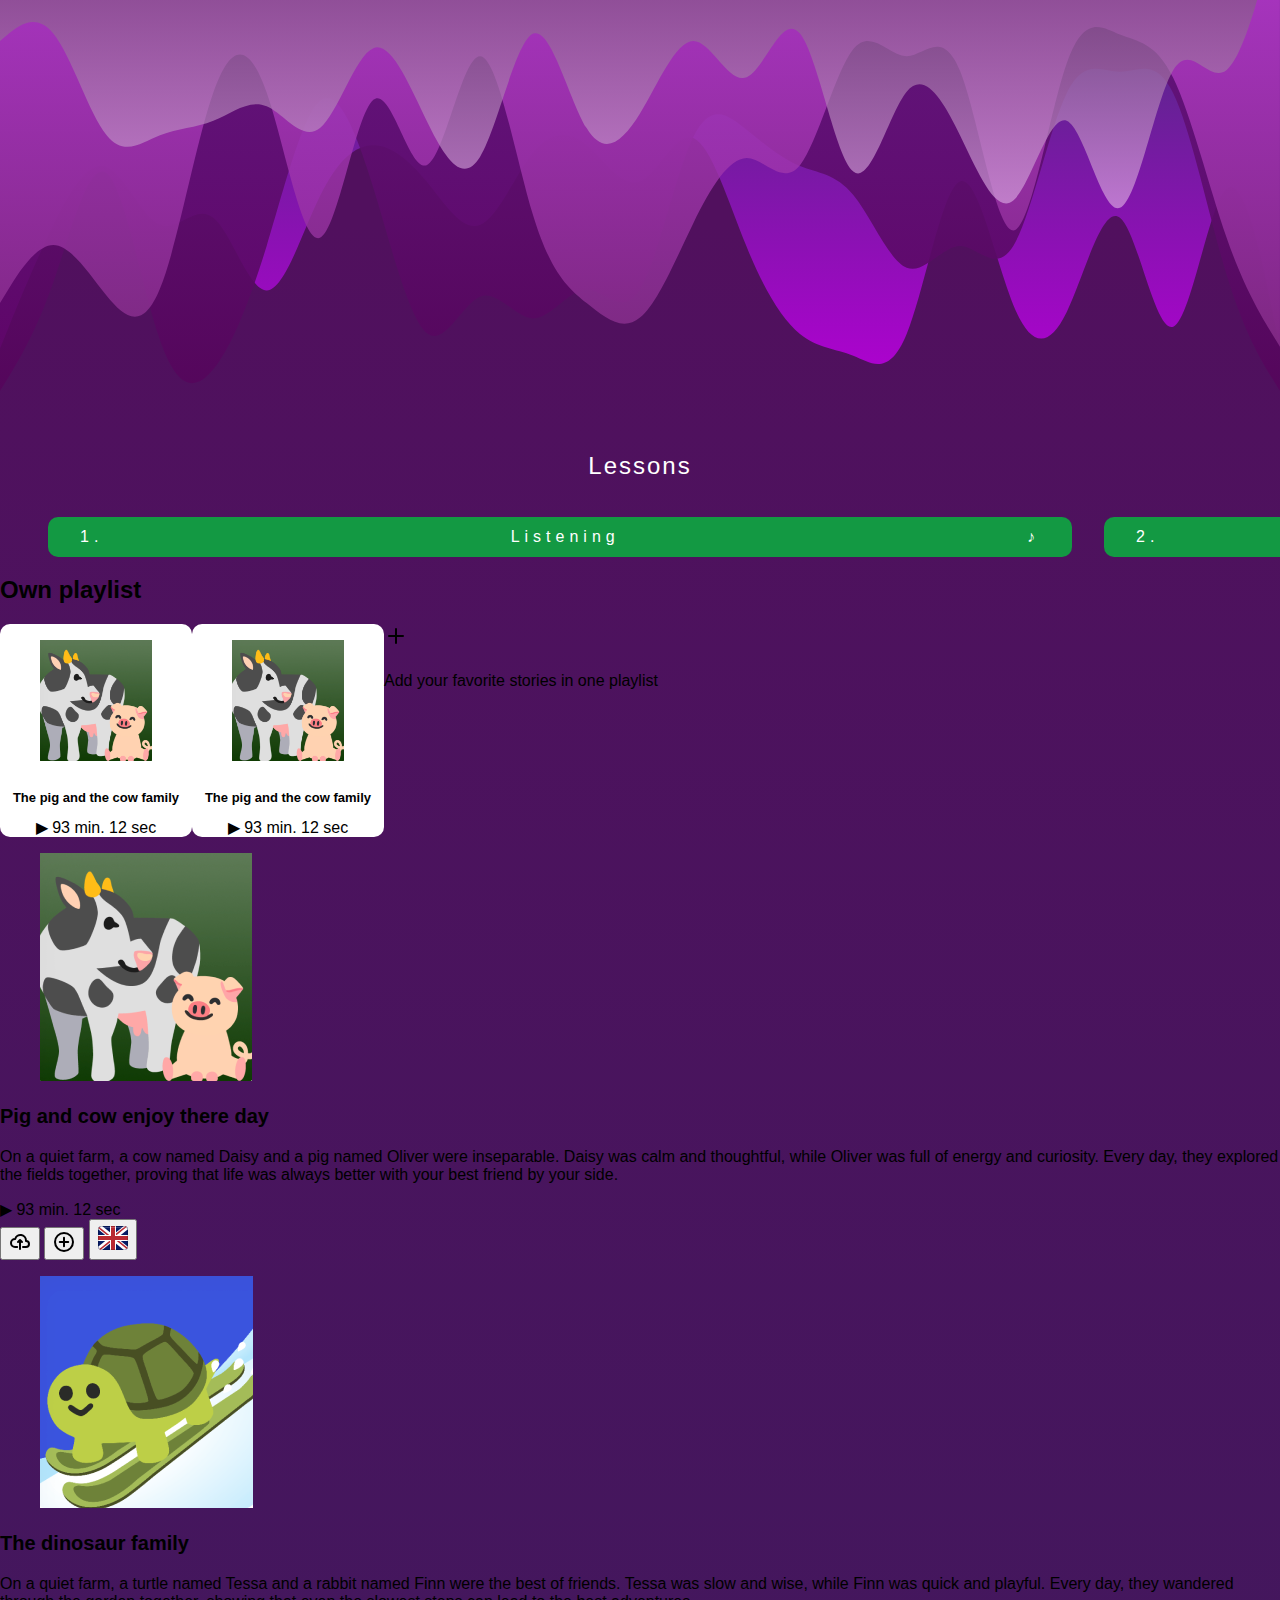
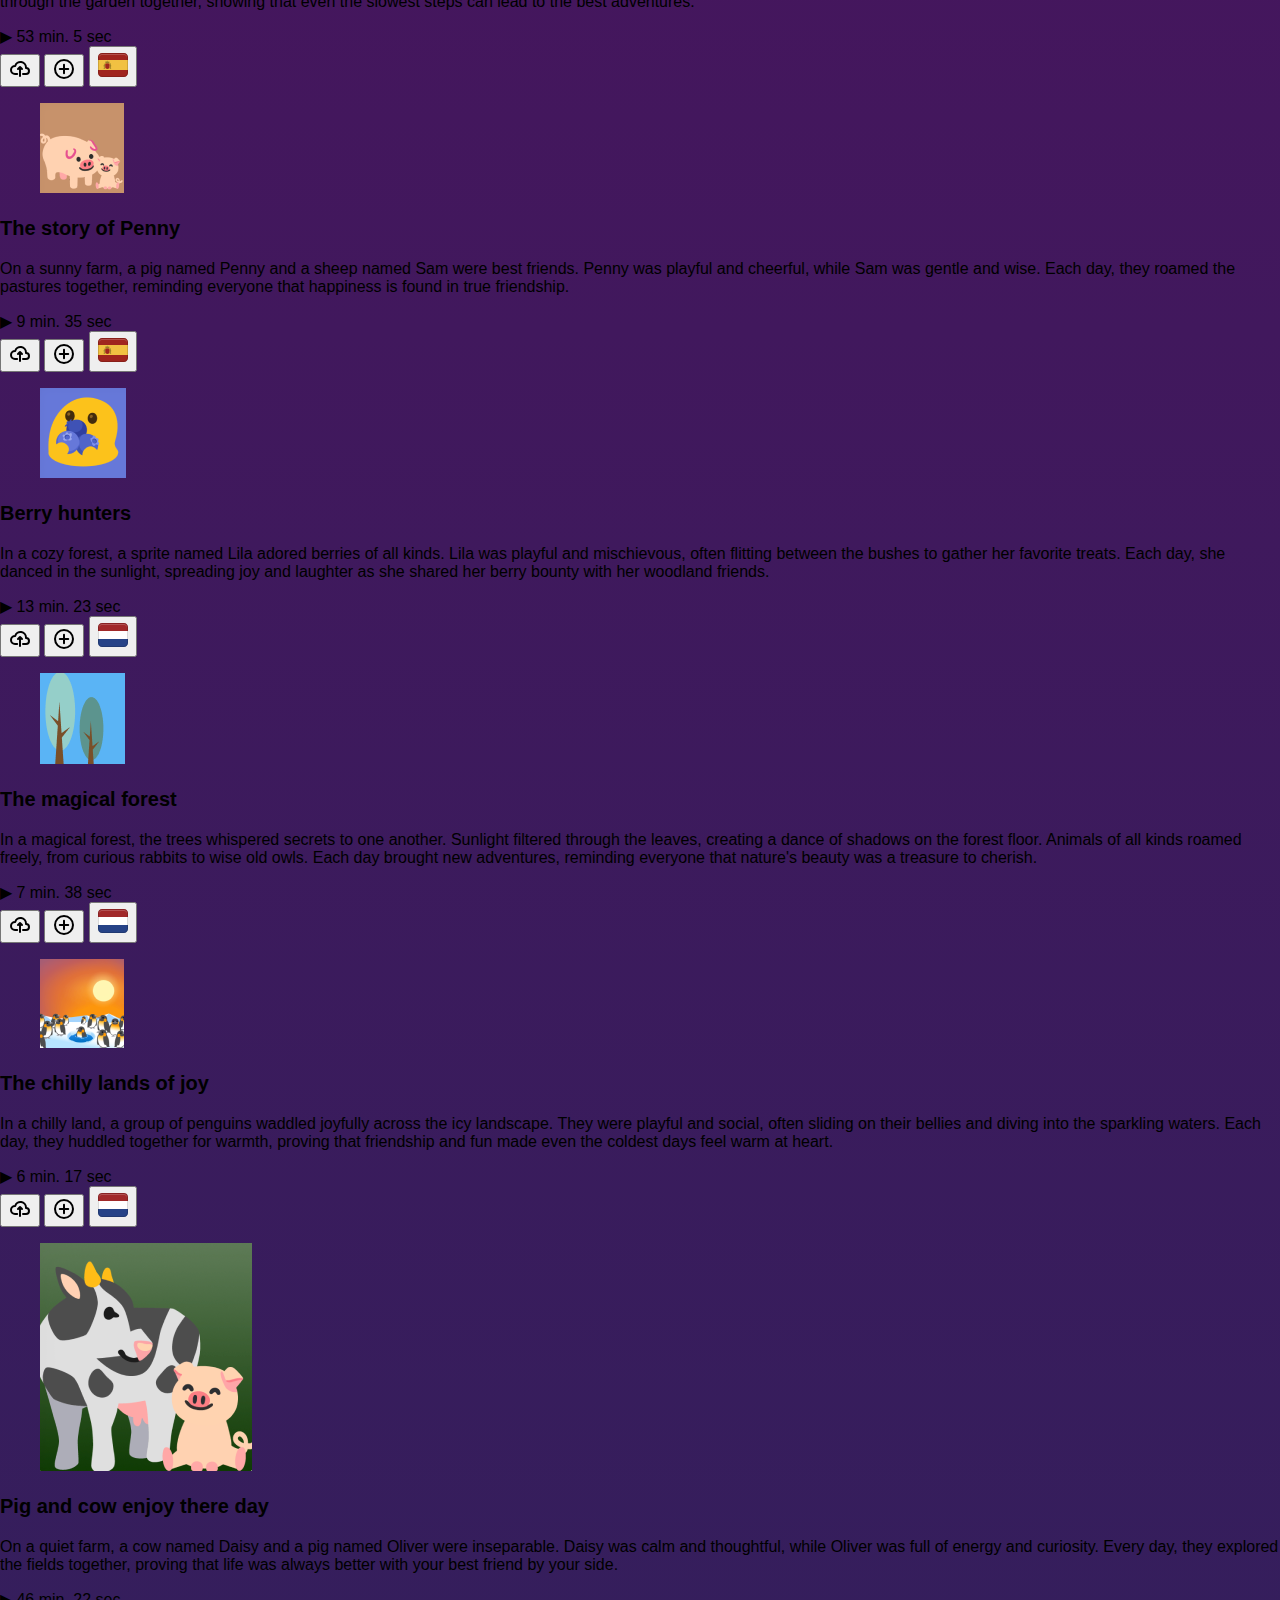
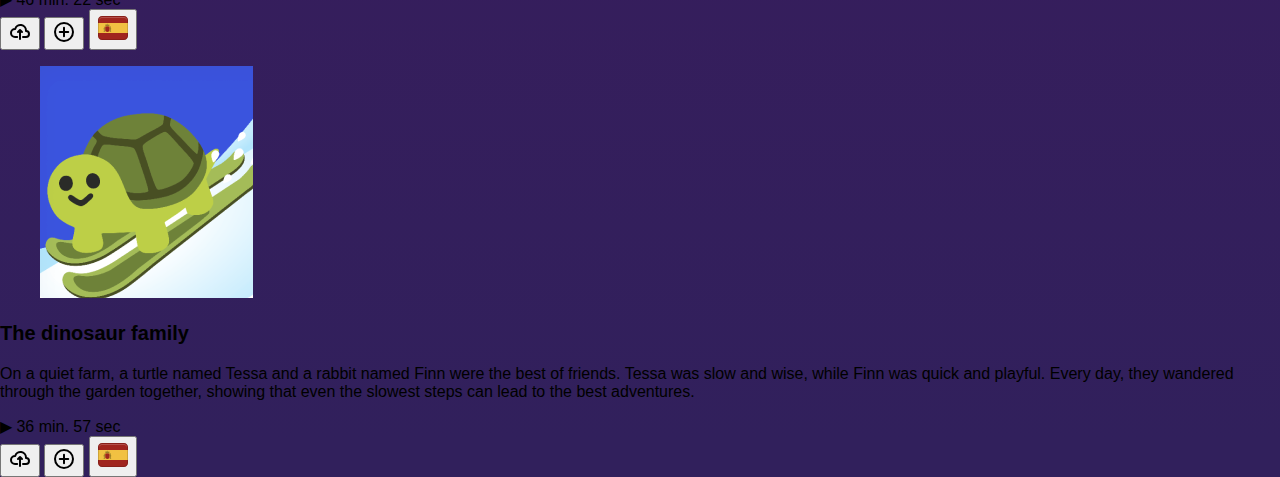
==== html/index.html @ d9c8467b "added scrollable buttons #1" ====
<!DOCTYPE html>
<html lang="en">
<head>
    <meta charset="UTF-8" />
    <meta name="viewport" content="width=device-width, initial-scale=1.0">
    <title>lessons</title>
    <link rel="stylesheet" href="../css/lessons.css">
    <link rel="stylesheet" href="../css/tumimundo.css">

</head>

    <body>

        <svg id="wave" style="transform:rotate(180deg); transition: 0.3s" viewBox="0 0 1440 490" version="1.1"
                xmlns="http://www.w3.org/2000/svg">
                <defs>
                    <linearGradient id="sw-gradient-0" x1="0" x2="0" y1="1" y2="0">
                        <stop stop-color="rgba(77.774, 44.483, 130.097, 1)" offset="0%"></stop>
                        <stop stop-color="rgba(170.688, 2.969, 205.231, 1)" offset="100%"></stop>
                    </linearGradient>
                </defs>
                <path style="transform:translate(0, 0px); opacity:1" fill="url(#sw-gradient-0)"
                    d="M0,98L10,147C20,196,40,294,60,277.7C80,261,100,131,120,122.5C140,114,160,229,180,245C200,261,220,180,240,138.8C260,98,280,98,300,147C320,196,340,294,360,285.8C380,278,400,163,420,114.3C440,65,460,82,480,89.8C500,98,520,98,540,114.3C560,131,580,163,600,212.3C620,261,640,327,660,334.8C680,343,700,294,720,285.8C740,278,760,310,780,326.7C800,343,820,343,840,318.5C860,294,880,245,900,236.8C920,229,940,261,960,285.8C980,310,1000,327,1020,326.7C1040,327,1060,310,1080,269.5C1100,229,1120,163,1140,163.3C1160,163,1180,229,1200,245C1220,261,1240,229,1260,236.8C1280,245,1300,294,1320,302.2C1340,310,1360,278,1380,236.8C1400,196,1420,147,1430,122.5L1440,98L1440,490L1430,490C1420,490,1400,490,1380,490C1360,490,1340,490,1320,490C1300,490,1280,490,1260,490C1240,490,1220,490,1200,490C1180,490,1160,490,1140,490C1120,490,1100,490,1080,490C1060,490,1040,490,1020,490C1000,490,980,490,960,490C940,490,920,490,900,490C880,490,860,490,840,490C820,490,800,490,780,490C760,490,740,490,720,490C700,490,680,490,660,490C640,490,620,490,600,490C580,490,560,490,540,490C520,490,500,490,480,490C460,490,440,490,420,490C400,490,380,490,360,490C340,490,320,490,300,490C280,490,260,490,240,490C220,490,200,490,180,490C160,490,140,490,120,490C100,490,80,490,60,490C40,490,20,490,10,490L0,490Z">
                </path>
                <defs>
                    <linearGradient id="sw-gradient-1" x1="0" x2="0" y1="1" y2="0">
                        <stop stop-color="rgba(100.595, 20.953, 125.543, 1)" offset="0%"></stop>
                        <stop stop-color="rgba(85.448, 5.45, 91.392, 1)" offset="100%"></stop>
                    </linearGradient>
                </defs>
                <path style="transform:translate(0, 50px); opacity:0.9" fill="url(#sw-gradient-1)"
                    d="M0,0L10,16.3C20,33,40,65,60,130.7C80,196,100,294,120,334.8C140,376,160,359,180,359.3C200,359,220,376,240,334.8C260,294,280,196,300,163.3C320,131,340,163,360,163.3C380,163,400,131,420,138.8C440,147,460,196,480,220.5C500,245,520,245,540,253.2C560,261,580,278,600,294C620,310,640,327,660,285.8C680,245,700,147,720,114.3C740,82,760,114,780,114.3C800,114,820,82,840,81.7C860,82,880,114,900,106.2C920,98,940,49,960,65.3C980,82,1000,163,1020,228.7C1040,294,1060,343,1080,326.7C1100,310,1120,229,1140,163.3C1160,98,1180,49,1200,24.5C1220,0,1240,0,1260,57.2C1280,114,1300,229,1320,245C1340,261,1360,180,1380,122.5C1400,65,1420,33,1430,16.3L1440,0L1440,490L1430,490C1420,490,1400,490,1380,490C1360,490,1340,490,1320,490C1300,490,1280,490,1260,490C1240,490,1220,490,1200,490C1180,490,1160,490,1140,490C1120,490,1100,490,1080,490C1060,490,1040,490,1020,490C1000,490,980,490,960,490C940,490,920,490,900,490C880,490,860,490,840,490C820,490,800,490,780,490C760,490,740,490,720,490C700,490,680,490,660,490C640,490,620,490,600,490C580,490,560,490,540,490C520,490,500,490,480,490C460,490,440,490,420,490C400,490,380,490,360,490C340,490,320,490,300,490C280,490,260,490,240,490C220,490,200,490,180,490C160,490,140,490,120,490C100,490,80,490,60,490C40,490,20,490,10,490L0,490Z">
                </path>
                <defs>
                    <linearGradient id="sw-gradient-2" x1="0" x2="0" y1="1" y2="0">
                        <stop stop-color="rgba(193.966, 61.887, 221.168, 1)" offset="0%"></stop>
                        <stop stop-color="rgba(135.999, 48.383, 139.204, 1)" offset="100%"></stop>
                    </linearGradient>
                </defs>
                <path style="transform:translate(0, 100px); opacity:0.8" fill="url(#sw-gradient-2)"
                    d="M0,0L10,16.3C20,33,40,65,60,122.5C80,180,100,261,120,302.2C140,343,160,343,180,351.2C200,359,220,376,240,318.5C260,261,280,131,300,130.7C320,131,340,261,360,310.3C380,359,400,327,420,326.7C440,327,460,359,480,334.8C500,310,520,229,540,204.2C560,180,580,212,600,212.3C620,212,640,180,660,138.8C680,98,700,49,720,32.7C740,16,760,33,780,49C800,65,820,82,840,147C860,212,880,327,900,326.7C920,327,940,212,960,204.2C980,196,1000,294,1020,277.7C1040,261,1060,131,1080,122.5C1100,114,1120,229,1140,285.8C1160,343,1180,343,1200,285.8C1220,229,1240,114,1260,65.3C1280,16,1300,33,1320,57.2C1340,82,1360,114,1380,114.3C1400,114,1420,82,1430,65.3L1440,49L1440,490L1430,490C1420,490,1400,490,1380,490C1360,490,1340,490,1320,490C1300,490,1280,490,1260,490C1240,490,1220,490,1200,490C1180,490,1160,490,1140,490C1120,490,1100,490,1080,490C1060,490,1040,490,1020,490C1000,490,980,490,960,490C940,490,920,490,900,490C880,490,860,490,840,490C820,490,800,490,780,490C760,490,740,490,720,490C700,490,680,490,660,490C640,490,620,490,600,490C580,490,560,490,540,490C520,490,500,490,480,490C460,490,440,490,420,490C400,490,380,490,360,490C340,490,320,490,300,490C280,490,260,490,240,490C220,490,200,490,180,490C160,490,140,490,120,490C100,490,80,490,60,490C40,490,20,490,10,490L0,490Z">
                </path>
                <defs>
                    <linearGradient id="sw-gradient-3" x1="0" x2="0" y1="1" y2="0">
                        <stop stop-color="rgba(84.561, 45.622, 81.978, 1)" offset="0%"></stop>
                        <stop stop-color="rgba(214.218, 159.975, 223.445, 1)" offset="100%"></stop>
                    </linearGradient>
                </defs>
                <path style="transform:translate(0, 150px); opacity:0.7" fill="url(#sw-gradient-3)"
                    d="M0,441L10,400.2C20,359,40,278,60,261.3C80,245,100,294,120,261.3C140,229,160,114,180,106.2C200,98,220,196,240,204.2C260,212,280,131,300,114.3C320,98,340,147,360,187.8C380,229,400,261,420,236.8C440,212,460,131,480,147C500,163,520,278,540,302.2C560,327,580,261,600,253.2C620,245,640,294,660,294C680,294,700,245,720,212.3C740,180,760,163,780,196C800,229,820,310,840,302.2C860,294,880,196,900,163.3C920,131,940,163,960,204.2C980,245,1000,294,1020,285.8C1040,278,1060,212,1080,196C1100,180,1120,212,1140,220.5C1160,229,1180,212,1200,204.2C1220,196,1240,196,1260,187.8C1280,180,1300,163,1320,187.8C1340,212,1360,278,1380,302.2C1400,327,1420,310,1430,302.2L1440,294L1440,490L1430,490C1420,490,1400,490,1380,490C1360,490,1340,490,1320,490C1300,490,1280,490,1260,490C1240,490,1220,490,1200,490C1180,490,1160,490,1140,490C1120,490,1100,490,1080,490C1060,490,1040,490,1020,490C1000,490,980,490,960,490C940,490,920,490,900,490C880,490,860,490,840,490C820,490,800,490,780,490C760,490,740,490,720,490C700,490,680,490,660,490C640,490,620,490,600,490C580,490,560,490,540,490C520,490,500,490,480,490C460,490,440,490,420,490C400,490,380,490,360,490C340,490,320,490,300,490C280,490,260,490,240,490C220,490,200,490,180,490C160,490,140,490,120,490C100,490,80,490,60,490C40,490,20,490,10,490L0,490Z">
                </path>
        </svg>

<!-- Header met titel en buttons -->
<header>
    <h1 class="page-title">Lessons</h1>
    <div class="header-buttons">
        <button class="header-button">1. Listening  ♪</button>
        <button class="header-button">2. Watching  🖥️</button>
        <button class="header-button">3. Reading  📖</button>
    </div>

    
</header>


    <!-- De playlist cards en de card met add new playlist -->

<main>            
    <h2 class="title-playlist-article">Own playlist</h2>

        <article class="playlist-section">
                <Section class="playlist-card-section">
                    <figure>
                        <img class="playlist-image-cover" src="../assets/coverart-1.png">
                    </figure>
                    <h3 class="title-playlist-card-section">The pig and the cow family</h3>
                    <a href="" class="playlist-play-button" aria-label="Play audio the Pig and cow enjoy their day">
                        <span class="play-icon" aria-hidden="true">▶</span> 93 min. 12 sec
                    </a>
                </Section>

                <Section class="playlist-card-section">
                    <figure>
                        <img class="playlist-image-cover" src="../assets/coverart-1.png">
                    </figure>
                    <h3 class="title-playlist-card-section">The pig and the cow family</h3>
                    <a href="" class="playlist-play-button" aria-label="Play audio the Pig and cow enjoy their day">
                        <span class="play-icon" aria-hidden="true">▶</span> 93 min. 12 sec
                    </a>
                </Section>

                <section class="make-playlist-button-card">
                    <svg class="w-6 h-6 text-gray-800 dark:text-white" aria-hidden="true" xmlns="http://www.w3.org/2000/svg" width="24" height="24" fill="none" viewBox="0 0 24 24">
                        <path stroke="currentColor" stroke-linecap="round" stroke-linejoin="round" stroke-width="2" d="M5 12h14m-7 7V5"/>
                    </svg>
                    <h3 class="title-make-playlist-card"></h3>
                    <p class="make-playlist-card-paragraph">Add your favorite stories in one playlist</p>
                </section>
        </article>


        <article class="card" aria-labelledby="card-title-1">
            <h2 hidden>story-card-body</h2>
            <figure class="card-left">
                <img src="../assets/coverart-1.png" alt="Pig and cow enjoy there day coverart" class="card-image">
            </figure>
            <section class="card-content">
                <h3 id="card-title-1">Pig and cow enjoy there day </h3>
                <p class="card-description">
                    On a quiet farm, a cow named Daisy and a pig named Oliver were
                    inseparable. Daisy was calm and thoughtful, while Oliver was full of
                    energy and curiosity. Every day, they explored the fields together,
                    proving that life was always better with your best friend by your
                    side.
                </p>
                <div class="card-footer">
                    <a href="../html/mediaplayer1.html" class="play-button" aria-label="Play audio the Pig and cow enjoy their day">
                        <span class="play-icon" aria-hidden="true">▶</span> 93 min. 12 sec
                    </a>
                    <div class="card-actions">
                        <button class="download-button" aria-label="Download the audio">
                            <svg class="w-6 h-6 text-gray-800 dark:text-white" aria-hidden="true"
                                xmlns="http://www.w3.org/2000/svg" width="24" height="24" fill="none"
                                viewBox="0 0 24 24">
                                <path stroke="currentColor" stroke-linecap="round" stroke-linejoin="round"
                                    stroke-width="2"
                                    d="M15 17h3a3 3 0 0 0 0-6h-.025a5.56 5.56 0 0 0 .025-.5A5.5 5.5 0 0 0 7.207 9.021C7.137 9.017 7.071 9 7 9a4 4 0 1 0 0 8h2.167M12 19v-9m0 0-2 2m2-2 2 2" />
                            </svg>
                        </button>
                        <button class="more-options-button" aria-label="More options">
                            <svg class="w-6 h-6 text-gray-800 dark:text-white" aria-hidden="true"
                                xmlns="http://www.w3.org/2000/svg" width="24" height="24" fill="none"
                                viewBox="0 0 24 24">
                                <path stroke="currentColor" stroke-linecap="round" stroke-linejoin="round"
                                    stroke-width="2"
                                    d="M12 7.757v8.486M7.757 12h8.486M21 12a9 9 0 1 1-18 0 9 9 0 0 1 18 0Z" />
                            </svg>
                        </button>

                        <button class="flag-icon" aria-label="language of the story" name="the language of the story">
                            <svg xmlns="http://www.w3.org/2000/svg" width="32" height="32" viewBox="0 0 32 32">
                                <rect x="1" y="4" width="30" height="24" rx="4" ry="4" fill="#071b65"></rect>
                                <path
                                    d="M5.101,4h-.101c-1.981,0-3.615,1.444-3.933,3.334L26.899,28h.101c1.981,0,3.615-1.444,3.933-3.334L5.101,4Z"
                                    fill="#fff"></path>
                                <path d="M22.25,19h-2.5l9.934,7.947c.387-.353,.704-.777,.929-1.257l-8.363-6.691Z"
                                    fill="#b92932"></path>
                                <path d="M1.387,6.309l8.363,6.691h2.5L2.316,5.053c-.387,.353-.704,.777-.929,1.257Z"
                                    fill="#b92932"></path>
                                <path
                                    d="M5,28h.101L30.933,7.334c-.318-1.891-1.952-3.334-3.933-3.334h-.101L1.067,24.666c.318,1.891,1.952,3.334,3.933,3.334Z"
                                    fill="#fff"></path>
                                <rect x="13" y="4" width="6" height="24" fill="#fff"></rect>
                                <rect x="1" y="13" width="30" height="6" fill="#fff"></rect>
                                <rect x="14" y="4" width="4" height="24" fill="#b92932"></rect>
                                <rect x="14" y="1" width="4" height="30" transform="translate(32) rotate(90)"
                                    fill="#b92932"></rect>
                                <path d="M28.222,4.21l-9.222,7.376v1.414h.75l9.943-7.94c-.419-.384-.918-.671-1.471-.85Z"
                                    fill="#b92932"></path>
                                <path
                                    d="M2.328,26.957c.414,.374,.904,.656,1.447,.832l9.225-7.38v-1.408h-.75L2.328,26.957Z"
                                    fill="#b92932"></path>
                                <path
                                    d="M27,4H5c-2.209,0-4,1.791-4,4V24c0,2.209,1.791,4,4,4H27c2.209,0,4-1.791,4-4V8c0-2.209-1.791-4-4-4Zm3,20c0,1.654-1.346,3-3,3H5c-1.654,0-3-1.346-3-3V8c0-1.654,1.346-3,3-3H27c1.654,0,3,1.346,3,3V24Z"
                                    opacity=".15"></path>
                                <path
                                    d="M27,5H5c-1.657,0-3,1.343-3,3v1c0-1.657,1.343-3,3-3H27c1.657,0,3,1.343,3,3v-1c0-1.657-1.343-3-3-3Z"
                                    fill="#fff" opacity=".2"></path>
                            </svg>
                        </button>
                    </div>
                </div>
            </section>
        </article>

        <article class="card" aria-labelledby="card-title-2">
            <h2 hidden>story-card-body</h2>
            <figure class="card-left">
                <img src="../assets/coverart-2.png" alt="A friendly dinosaur coverart" class="card-image">
            </figure>
            <section class="card-content">
                <h3 id="card-title">The dinosaur family</h3>
                <p class="card-description">
                    On a quiet farm, a turtle named Tessa and a rabbit named Finn were the best of friends. Tessa was
                    slow and wise, while Finn was quick and playful. Every day, they wandered through the garden
                    together, showing that even the slowest steps can lead to the best adventures.
                </p>
                <div class="card-footer">
                    <a href="../html/mediaplayer1.html" class="play-button" aria-label="Play audio about the dinosaur family">
                        <span class="play-icon" aria-hidden="true">▶</span> 53 min. 5 sec
                    </a>
                    <div class="card-actions">
                        <button class="download-button" aria-label="Download the audio">
                            <svg class="w-6 h-6 text-gray-800 dark:text-white" aria-hidden="true"
                                xmlns="http://www.w3.org/2000/svg" width="24" height="24" fill="none"
                                viewBox="0 0 24 24">
                                <path stroke="currentColor" stroke-linecap="round" stroke-linejoin="round"
                                    stroke-width="2"
                                    d="M15 17h3a3 3 0 0 0 0-6h-.025a5.56 5.56 0 0 0 .025-.5A5.5 5.5 0 0 0 7.207 9.021C7.137 9.017 7.071 9 7 9a4 4 0 1 0 0 8h2.167M12 19v-9m0 0-2 2m2-2 2 2" />
                            </svg>
                        </button>
                        <button class="more-options-button" aria-label="More options">
                            <svg class="w-6 h-6 text-gray-800 dark:text-white" aria-hidden="true"
                                xmlns="http://www.w3.org/2000/svg" width="24" height="24" fill="none"
                                viewBox="0 0 24 24">
                                <path stroke="currentColor" stroke-linecap="round" stroke-linejoin="round"
                                    stroke-width="2"
                                    d="M12 7.757v8.486M7.757 12h8.486M21 12a9 9 0 1 1-18 0 9 9 0 0 1 18 0Z" />
                            </svg>
                        </button>
                        <button class="flag-icon" aria-label="language of the story" name="the language of the story">
                            <svg xmlns="http://www.w3.org/2000/svg" width="32" height="32" viewBox="0 0 32 32">
                                <path fill="#f1c142" d="M1 10H31V22H1z"></path>
                                <path d="M5,4H27c2.208,0,4,1.792,4,4v3H1v-3c0-2.208,1.792-4,4-4Z" fill="#a0251e"></path>
                                <path d="M5,21H27c2.208,0,4,1.792,4,4v3H1v-3c0-2.208,1.792-4,4-4Z"
                                    transform="rotate(180 16 24.5)" fill="#a0251e"></path>
                                <path
                                    d="M27,4H5c-2.209,0-4,1.791-4,4V24c0,2.209,1.791,4,4,4H27c2.209,0,4-1.791,4-4V8c0-2.209-1.791-4-4-4Zm3,20c0,1.654-1.346,3-3,3H5c-1.654,0-3-1.346-3-3V8c0-1.654,1.346-3,3-3H27c1.654,0,3,1.346,3,3V24Z"
                                    opacity=".15"></path>
                                <path
                                    d="M27,5H5c-1.657,0-3,1.343-3,3v1c0-1.657,1.343-3,3-3H27c1.657,0,3,1.343,3,3v-1c0-1.657-1.343-3-3-3Z"
                                    fill="#fff" opacity=".2"></path>
                                <path
                                    d="M12.614,13.091c.066-.031,.055-.14-.016-.157,.057-.047,.02-.15-.055-.148,.04-.057-.012-.144-.082-.13,.021-.062-.042-.127-.104-.105,.01-.068-.071-.119-.127-.081,.004-.068-.081-.112-.134-.069-.01-.071-.11-.095-.15-.035-.014-.068-.111-.087-.149-.028-.027-.055-.114-.057-.144-.004-.03-.047-.107-.045-.136,.002-.018-.028-.057-.044-.09-.034,.009-.065-.066-.115-.122-.082,.002-.07-.087-.111-.138-.064-.013-.064-.103-.087-.144-.036-.02-.063-.114-.075-.148-.017-.036-.056-.129-.042-.147,.022-.041-.055-.135-.031-.146,.036-.011-.008-.023-.014-.037-.016,.006-.008,.01-.016,.015-.025h.002c.058-.107,.004-.256-.106-.298v-.098h.099v-.154h-.099v-.101h-.151v.101h-.099v.154h.099v.096c-.113,.04-.169,.191-.11,.299h.002c.004,.008,.009,.017,.014,.024-.015,.002-.029,.008-.04,.017-.011-.067-.106-.091-.146-.036-.018-.064-.111-.078-.147-.022-.034-.057-.128-.046-.148,.017-.041-.052-.131-.028-.144,.036-.051-.047-.139-.006-.138,.064-.056-.033-.131,.017-.122,.082-.034-.01-.072,.006-.091,.034-.029-.047-.106-.049-.136-.002-.03-.054-.117-.051-.143,.004-.037-.059-.135-.04-.149,.028-.039-.06-.14-.037-.15,.035-.053-.043-.138,0-.134,.069-.056-.038-.137,.013-.127,.081-.062-.021-.125,.044-.104,.105-.05-.009-.096,.033-.096,.084h0c0,.017,.005,.033,.014,.047-.075-.002-.111,.101-.055,.148-.071,.017-.082,.125-.016,.157-.061,.035-.047,.138,.022,.154-.013,.015-.021,.034-.021,.055h0c0,.042,.03,.077,.069,.084-.023,.048,.009,.11,.06,.118-.013,.03-.012,.073-.012,.106,.09-.019,.2,.006,.239,.11-.015,.068,.065,.156,.138,.146,.06,.085,.133,.165,.251,.197-.021,.093,.064,.093,.123,.118-.013,.016-.043,.063-.055,.081,.024,.013,.087,.041,.113,.051,.005,.019,.004,.028,.004,.031,.091,.501,2.534,.502,2.616-.001v-.002s.004,.003,.004,.004c0-.003-.001-.011,.004-.031l.118-.042-.062-.09c.056-.028,.145-.025,.123-.119,.119-.032,.193-.112,.253-.198,.073,.01,.153-.078,.138-.146,.039-.104,.15-.129,.239-.11,0-.035,.002-.078-.013-.109,.044-.014,.07-.071,.049-.115,.062-.009,.091-.093,.048-.139,.069-.016,.083-.12,.022-.154Zm-.296-.114c0,.049-.012,.098-.034,.141-.198-.137-.477-.238-.694-.214-.002-.009-.006-.017-.011-.024,0,0,0-.001,0-.002,.064-.021,.074-.12,.015-.153,0,0,0,0,0,0,.048-.032,.045-.113-.005-.141,.328-.039,.728,.09,.728,.393Zm-.956-.275c0,.063-.02,.124-.054,.175-.274-.059-.412-.169-.717-.185-.007-.082-.005-.171-.011-.254,.246-.19,.81-.062,.783,.264Zm-1.191-.164c-.002,.05-.003,.102-.007,.151-.302,.013-.449,.122-.719,.185-.26-.406,.415-.676,.73-.436-.002,.033-.005,.067-.004,.101Zm-1.046,.117c0,.028,.014,.053,.034,.069,0,0,0,0,0,0-.058,.033-.049,.132,.015,.152,0,0,0,.001,0,.002-.005,.007-.008,.015-.011,.024-.219-.024-.495,.067-.698,.206-.155-.377,.323-.576,.698-.525-.023,.015-.039,.041-.039,.072Zm3.065-.115s0,0,0,0c0,0,0,0,0,0,0,0,0,0,0,0Zm-3.113,1.798v.002s-.002,0-.003,.002c0-.001,.002-.003,.003-.003Z"
                                    fill="#9b8028"></path>
                                <path
                                    d="M14.133,16.856c.275-.65,.201-.508-.319-.787v-.873c.149-.099-.094-.121,.05-.235h.072v-.339h-.99v.339h.075c.136,.102-.091,.146,.05,.235v.76c-.524-.007-.771,.066-.679,.576h.039s0,0,0,0l.016,.036c.14-.063,.372-.107,.624-.119v.224c-.384,.029-.42,.608,0,.8v1.291c-.053,.017-.069,.089-.024,.123,.007,.065-.058,.092-.113,.083,0,.026,0,.237,0,.269-.044,.024-.113,.03-.17,.028v.108s0,0,0,0v.107s0,0,0,0v.107s0,0,0,0v.108s0,0,0,0v.186c.459-.068,.895-.068,1.353,0v-.616c-.057,.002-.124-.004-.17-.028,0-.033,0-.241,0-.268-.054,.008-.118-.017-.113-.081,.048-.033,.034-.108-.021-.126v-.932c.038,.017,.073,.035,.105,.053-.105,.119-.092,.326,.031,.429l.057-.053c.222-.329,.396-.743-.193-.896v-.35c.177-.019,.289-.074,.319-.158Z"
                                    fill="#9b8028"></path>
                                <path
                                    d="M8.36,16.058c-.153-.062-.39-.098-.653-.102v-.76c.094-.041,.034-.115-.013-.159,.02-.038,.092-.057,.056-.115h.043v-.261h-.912v.261h.039c-.037,.059,.039,.078,.057,.115-.047,.042-.108,.118-.014,.159v.873c-.644,.133-.611,.748,0,.945v.35c-.59,.154-.415,.567-.193,.896l.057,.053c.123-.103,.136-.31,.031-.429,.032-.018,.067-.036,.105-.053v.932c-.055,.018-.069,.093-.021,.126,.005,.064-.059,.089-.113,.081,0,.026,0,.236,0,.268-.045,.024-.113,.031-.17,.028v.401h0v.215c.459-.068,.895-.068,1.352,0v-.186s0,0,0,0v-.108s0,0,0,0v-.107s0,0,0,0v-.107s0,0,0,0v-.108c-.056,.002-.124-.004-.169-.028,0-.033,0-.241,0-.269-.055,.008-.119-.018-.113-.083,.045-.034,.03-.107-.024-.124v-1.29c.421-.192,.383-.772,0-.8v-.224c.575,.035,.796,.314,.653-.392Z"
                                    fill="#9b8028"></path>
                                <path
                                    d="M12.531,14.533h-4.28l.003,2.572v1.485c0,.432,.226,.822,.591,1.019,.473,.252,1.024,.391,1.552,.391s1.064-.135,1.544-.391c.364-.197,.591-.587,.591-1.019v-4.057Z"
                                    fill="#a0251e"></path>
                            </svg>
                        </button>
                    </div>
                </div>
            </section>
        </article>

        <!-- De verschillende stories onder elkaar: The story of Penny  -->

        <article class="card" aria-labelledby="card-title-2">
            <h2 hidden>story-card-body</h2>
            <figure class="card-left">
                <img src="../assets/coverart-3.png" alt="The story of Penny coverart" class="card-image">
            </figure>
            <section class="card-content">
                <h3 id="card-title-2">The story of Penny</h3>
                <p class="card-description">
                    On a sunny farm, a pig named Penny and a sheep named Sam were best friends. Penny was playful and
                    cheerful, while Sam was gentle and wise. Each day, they roamed the pastures together, reminding
                    everyone that happiness is found in true friendship.
                </p>
                <div class="card-footer">
                    <a href="../html/mediaplayer1.html" class="play-button" aria-label="Play audio about The story of Penny">
                        <span class="play-icon" aria-hidden="true">▶</span> 9 min. 35 sec
                    </a>
                    <div class="card-actions">
                        <button class="download-button" aria-label="Download the audio">
                            <svg class="w-6 h-6 text-gray-800 dark:text-white" aria-hidden="true"
                                xmlns="http://www.w3.org/2000/svg" width="24" height="24" fill="none"
                                viewBox="0 0 24 24">
                                <path stroke="currentColor" stroke-linecap="round" stroke-linejoin="round"
                                    stroke-width="2"
                                    d="M15 17h3a3 3 0 0 0 0-6h-.025a5.56 5.56 0 0 0 .025-.5A5.5 5.5 0 0 0 7.207 9.021C7.137 9.017 7.071 9 7 9a4 4 0 1 0 0 8h2.167M12 19v-9m0 0-2 2m2-2 2 2" />
                            </svg>
                        </button>
                        <button class="more-options-button" aria-label="More options">
                            <svg class="w-6 h-6 text-gray-800 dark:text-white" aria-hidden="true"
                                xmlns="http://www.w3.org/2000/svg" width="24" height="24" fill="none"
                                viewBox="0 0 24 24">
                                <path stroke="currentColor" stroke-linecap="round" stroke-linejoin="round"
                                    stroke-width="2"
                                    d="M12 7.757v8.486M7.757 12h8.486M21 12a9 9 0 1 1-18 0 9 9 0 0 1 18 0Z" />
                            </svg>
                        </button>
                        <button class="flag-icon" aria-label="language of the story" name="the language of the story">
                            <svg xmlns="http://www.w3.org/2000/svg" width="32" height="32" viewBox="0 0 32 32">
                                <path fill="#f1c142" d="M1 10H31V22H1z"></path>
                                <path d="M5,4H27c2.208,0,4,1.792,4,4v3H1v-3c0-2.208,1.792-4,4-4Z" fill="#a0251e"></path>
                                <path d="M5,21H27c2.208,0,4,1.792,4,4v3H1v-3c0-2.208,1.792-4,4-4Z"
                                    transform="rotate(180 16 24.5)" fill="#a0251e"></path>
                                <path
                                    d="M27,4H5c-2.209,0-4,1.791-4,4V24c0,2.209,1.791,4,4,4H27c2.209,0,4-1.791,4-4V8c0-2.209-1.791-4-4-4Zm3,20c0,1.654-1.346,3-3,3H5c-1.654,0-3-1.346-3-3V8c0-1.654,1.346-3,3-3H27c1.654,0,3,1.346,3,3V24Z"
                                    opacity=".15"></path>
                                <path
                                    d="M27,5H5c-1.657,0-3,1.343-3,3v1c0-1.657,1.343-3,3-3H27c1.657,0,3,1.343,3,3v-1c0-1.657-1.343-3-3-3Z"
                                    fill="#fff" opacity=".2"></path>
                                <path
                                    d="M12.614,13.091c.066-.031,.055-.14-.016-.157,.057-.047,.02-.15-.055-.148,.04-.057-.012-.144-.082-.13,.021-.062-.042-.127-.104-.105,.01-.068-.071-.119-.127-.081,.004-.068-.081-.112-.134-.069-.01-.071-.11-.095-.15-.035-.014-.068-.111-.087-.149-.028-.027-.055-.114-.057-.144-.004-.03-.047-.107-.045-.136,.002-.018-.028-.057-.044-.09-.034,.009-.065-.066-.115-.122-.082,.002-.07-.087-.111-.138-.064-.013-.064-.103-.087-.144-.036-.02-.063-.114-.075-.148-.017-.036-.056-.129-.042-.147,.022-.041-.055-.135-.031-.146,.036-.011-.008-.023-.014-.037-.016,.006-.008,.01-.016,.015-.025h.002c.058-.107,.004-.256-.106-.298v-.098h.099v-.154h-.099v-.101h-.151v.101h-.099v.154h.099v.096c-.113,.04-.169,.191-.11,.299h.002c.004,.008,.009,.017,.014,.024-.015,.002-.029,.008-.04,.017-.011-.067-.106-.091-.146-.036-.018-.064-.111-.078-.147-.022-.034-.057-.128-.046-.148,.017-.041-.052-.131-.028-.144,.036-.051-.047-.139-.006-.138,.064-.056-.033-.131,.017-.122,.082-.034-.01-.072,.006-.091,.034-.029-.047-.106-.049-.136-.002-.03-.054-.117-.051-.143,.004-.037-.059-.135-.04-.149,.028-.039-.06-.14-.037-.15,.035-.053-.043-.138,0-.134,.069-.056-.038-.137,.013-.127,.081-.062-.021-.125,.044-.104,.105-.05-.009-.096,.033-.096,.084h0c0,.017,.005,.033,.014,.047-.075-.002-.111,.101-.055,.148-.071,.017-.082,.125-.016,.157-.061,.035-.047,.138,.022,.154-.013,.015-.021,.034-.021,.055h0c0,.042,.03,.077,.069,.084-.023,.048,.009,.11,.06,.118-.013,.03-.012,.073-.012,.106,.09-.019,.2,.006,.239,.11-.015,.068,.065,.156,.138,.146,.06,.085,.133,.165,.251,.197-.021,.093,.064,.093,.123,.118-.013,.016-.043,.063-.055,.081,.024,.013,.087,.041,.113,.051,.005,.019,.004,.028,.004,.031,.091,.501,2.534,.502,2.616-.001v-.002s.004,.003,.004,.004c0-.003-.001-.011,.004-.031l.118-.042-.062-.09c.056-.028,.145-.025,.123-.119,.119-.032,.193-.112,.253-.198,.073,.01,.153-.078,.138-.146,.039-.104,.15-.129,.239-.11,0-.035,.002-.078-.013-.109,.044-.014,.07-.071,.049-.115,.062-.009,.091-.093,.048-.139,.069-.016,.083-.12,.022-.154Zm-.296-.114c0,.049-.012,.098-.034,.141-.198-.137-.477-.238-.694-.214-.002-.009-.006-.017-.011-.024,0,0,0-.001,0-.002,.064-.021,.074-.12,.015-.153,0,0,0,0,0,0,.048-.032,.045-.113-.005-.141,.328-.039,.728,.09,.728,.393Zm-.956-.275c0,.063-.02,.124-.054,.175-.274-.059-.412-.169-.717-.185-.007-.082-.005-.171-.011-.254,.246-.19,.81-.062,.783,.264Zm-1.191-.164c-.002,.05-.003,.102-.007,.151-.302,.013-.449,.122-.719,.185-.26-.406,.415-.676,.73-.436-.002,.033-.005,.067-.004,.101Zm-1.046,.117c0,.028,.014,.053,.034,.069,0,0,0,0,0,0-.058,.033-.049,.132,.015,.152,0,0,0,.001,0,.002-.005,.007-.008,.015-.011,.024-.219-.024-.495,.067-.698,.206-.155-.377,.323-.576,.698-.525-.023,.015-.039,.041-.039,.072Zm3.065-.115s0,0,0,0c0,0,0,0,0,0,0,0,0,0,0,0Zm-3.113,1.798v.002s-.002,0-.003,.002c0-.001,.002-.003,.003-.003Z"
                                    fill="#9b8028"></path>
                                <path
                                    d="M14.133,16.856c.275-.65,.201-.508-.319-.787v-.873c.149-.099-.094-.121,.05-.235h.072v-.339h-.99v.339h.075c.136,.102-.091,.146,.05,.235v.76c-.524-.007-.771,.066-.679,.576h.039s0,0,0,0l.016,.036c.14-.063,.372-.107,.624-.119v.224c-.384,.029-.42,.608,0,.8v1.291c-.053,.017-.069,.089-.024,.123,.007,.065-.058,.092-.113,.083,0,.026,0,.237,0,.269-.044,.024-.113,.03-.17,.028v.108s0,0,0,0v.107s0,0,0,0v.107s0,0,0,0v.108s0,0,0,0v.186c.459-.068,.895-.068,1.353,0v-.616c-.057,.002-.124-.004-.17-.028,0-.033,0-.241,0-.268-.054,.008-.118-.017-.113-.081,.048-.033,.034-.108-.021-.126v-.932c.038,.017,.073,.035,.105,.053-.105,.119-.092,.326,.031,.429l.057-.053c.222-.329,.396-.743-.193-.896v-.35c.177-.019,.289-.074,.319-.158Z"
                                    fill="#9b8028"></path>
                                <path
                                    d="M8.36,16.058c-.153-.062-.39-.098-.653-.102v-.76c.094-.041,.034-.115-.013-.159,.02-.038,.092-.057,.056-.115h.043v-.261h-.912v.261h.039c-.037,.059,.039,.078,.057,.115-.047,.042-.108,.118-.014,.159v.873c-.644,.133-.611,.748,0,.945v.35c-.59,.154-.415,.567-.193,.896l.057,.053c.123-.103,.136-.31,.031-.429,.032-.018,.067-.036,.105-.053v.932c-.055,.018-.069,.093-.021,.126,.005,.064-.059,.089-.113,.081,0,.026,0,.236,0,.268-.045,.024-.113,.031-.17,.028v.401h0v.215c.459-.068,.895-.068,1.352,0v-.186s0,0,0,0v-.108s0,0,0,0v-.107s0,0,0,0v-.107s0,0,0,0v-.108c-.056,.002-.124-.004-.169-.028,0-.033,0-.241,0-.269-.055,.008-.119-.018-.113-.083,.045-.034,.03-.107-.024-.124v-1.29c.421-.192,.383-.772,0-.8v-.224c.575,.035,.796,.314,.653-.392Z"
                                    fill="#9b8028"></path>
                                <path
                                    d="M12.531,14.533h-4.28l.003,2.572v1.485c0,.432,.226,.822,.591,1.019,.473,.252,1.024,.391,1.552,.391s1.064-.135,1.544-.391c.364-.197,.591-.587,.591-1.019v-4.057Z"
                                    fill="#a0251e"></path>
                            </svg>
                        </button>
                    </div>
                </div>
            </section>
        </article>

        <!-- De verschillende stories onder elkaar: Berry hunters  -->

        <article class="card" aria-labelledby="card-title-3">
            <h2 hidden>story-card-body</h2>
            <figure class="card-left">
                <img src="../assets/coverart-4.png" alt="Berry hunters coverart" class="card-image">
            </figure>
            <section class="card-content">
                <h3 id="card-title-3">Berry hunters</h3>
                <p class="card-description">
                    In a cozy forest, a sprite named Lila adored berries of all kinds. Lila was playful and mischievous,
                    often flitting between the bushes to gather her favorite treats. Each day, she danced in the
                    sunlight, spreading joy and laughter as she shared her berry bounty with her woodland friends.
                </p>
                <div class="card-footer">
                    <a href="../html/mediaplayer1.html" class="play-button" aria-label="Play audio about the Berry hunters">
                        <span class="play-icon" aria-hidden="true">▶</span> 13 min. 23 sec
                    </a>
                    <div class="card-actions">
                        <button class="download-button" aria-label="Download the audio">
                            <svg class="w-6 h-6 text-gray-800 dark:text-white" aria-hidden="true"
                                xmlns="http://www.w3.org/2000/svg" width="24" height="24" fill="none"
                                viewBox="0 0 24 24">
                                <path stroke="currentColor" stroke-linecap="round" stroke-linejoin="round"
                                    stroke-width="2"
                                    d="M15 17h3a3 3 0 0 0 0-6h-.025a5.56 5.56 0 0 0 .025-.5A5.5 5.5 0 0 0 7.207 9.021C7.137 9.017 7.071 9 7 9a4 4 0 1 0 0 8h2.167M12 19v-9m0 0-2 2m2-2 2 2" />
                            </svg>
                        </button>
                        <button class="more-options-button" aria-label="More options">
                            <svg class="w-6 h-6 text-gray-800 dark:text-white" aria-hidden="true"
                                xmlns="http://www.w3.org/2000/svg" width="24" height="24" fill="none"
                                viewBox="0 0 24 24">
                                <path stroke="currentColor" stroke-linecap="round" stroke-linejoin="round"
                                    stroke-width="2"
                                    d="M12 7.757v8.486M7.757 12h8.486M21 12a9 9 0 1 1-18 0 9 9 0 0 1 18 0Z" />
                            </svg>
                        </button>
                        <button class="flag-icon" aria-label="language of the story" name="the language of the story">
                            <svg xmlns="http://www.w3.org/2000/svg" width="32" height="32" viewBox="0 0 32 32">
                                <path fill="#fff" d="M1 11H31V21H1z"></path>
                                <path d="M5,4H27c2.208,0,4,1.792,4,4v4H1v-4c0-2.208,1.792-4,4-4Z" fill="#a1292a"></path>
                                <path d="M5,20H27c2.208,0,4,1.792,4,4v4H1v-4c0-2.208,1.792-4,4-4Z"
                                    transform="rotate(180 16 24)" fill="#264387"></path>
                                <path
                                    d="M27,4H5c-2.209,0-4,1.791-4,4V24c0,2.209,1.791,4,4,4H27c2.209,0,4-1.791,4-4V8c0-2.209-1.791-4-4-4Zm3,20c0,1.654-1.346,3-3,3H5c-1.654,0-3-1.346-3-3V8c0-1.654,1.346-3,3-3H27c1.654,0,3,1.346,3,3V24Z"
                                    opacity=".15"></path>
                                <path
                                    d="M27,5H5c-1.657,0-3,1.343-3,3v1c0-1.657,1.343-3,3-3H27c1.657,0,3,1.343,3,3v-1c0-1.657-1.343-3-3-3Z"
                                    fill="#fff" opacity=".2"></path>
                            </svg>
                        </button>
                    </div>
                </div>
            </section>
        </article>

        <!-- De verschillende stories onder elkaar: The magical forest  -->

        <article class="card" aria-labelledby="card-title-4">
            <h2 hidden>story-card-body</h2>
            <figure class="card-left">
                <img src="../assets/coverart-5.png" alt="The magical forest coverart" class="card-image">
            </figure>
            <section class="card-content">
                <h3 id="card-title-4">The magical forest</h3>
                <p class="card-description">
                    In a magical forest, the trees whispered secrets to one another. Sunlight filtered through the
                    leaves, creating a dance of shadows on the forest floor. Animals of all kinds roamed freely, from
                    curious rabbits to wise old owls. Each day brought new adventures, reminding everyone that nature's
                    beauty was a treasure to cherish.
                </p>
                <div class="card-footer">
                    <a href="../html/mediaplayer1.html" class="play-button" aria-label="Play audio about The magical forest">
                        <span class="play-icon" aria-hidden="true">▶</span> 7 min. 38 sec
                    </a>
                    <div class="card-actions">
                        <button class="download-button" aria-label="Download the audio">
                            <svg class="w-6 h-6 text-gray-800 dark:text-white" aria-hidden="true"
                                xmlns="http://www.w3.org/2000/svg" width="24" height="24" fill="none"
                                viewBox="0 0 24 24">
                                <path stroke="currentColor" stroke-linecap="round" stroke-linejoin="round"
                                    stroke-width="2"
                                    d="M15 17h3a3 3 0 0 0 0-6h-.025a5.56 5.56 0 0 0 .025-.5A5.5 5.5 0 0 0 7.207 9.021C7.137 9.017 7.071 9 7 9a4 4 0 1 0 0 8h2.167M12 19v-9m0 0-2 2m2-2 2 2" />
                            </svg>
                        </button>
                        <button class="more-options-button" aria-label="More options">
                            <svg class="w-6 h-6 text-gray-800 dark:text-white" aria-hidden="true"
                                xmlns="http://www.w3.org/2000/svg" width="24" height="24" fill="none"
                                viewBox="0 0 24 24">
                                <path stroke="currentColor" stroke-linecap="round" stroke-linejoin="round"
                                    stroke-width="2"
                                    d="M12 7.757v8.486M7.757 12h8.486M21 12a9 9 0 1 1-18 0 9 9 0 0 1 18 0Z" />
                            </svg>
                        </button>
                        <button class="flag-icon" aria-label="language of the story" name="the language of the story">
                            <svg xmlns="http://www.w3.org/2000/svg" width="32" height="32" viewBox="0 0 32 32">
                                <path fill="#fff" d="M1 11H31V21H1z"></path>
                                <path d="M5,4H27c2.208,0,4,1.792,4,4v4H1v-4c0-2.208,1.792-4,4-4Z" fill="#a1292a"></path>
                                <path d="M5,20H27c2.208,0,4,1.792,4,4v4H1v-4c0-2.208,1.792-4,4-4Z"
                                    transform="rotate(180 16 24)" fill="#264387"></path>
                                <path
                                    d="M27,4H5c-2.209,0-4,1.791-4,4V24c0,2.209,1.791,4,4,4H27c2.209,0,4-1.791,4-4V8c0-2.209-1.791-4-4-4Zm3,20c0,1.654-1.346,3-3,3H5c-1.654,0-3-1.346-3-3V8c0-1.654,1.346-3,3-3H27c1.654,0,3,1.346,3,3V24Z"
                                    opacity=".15"></path>
                                <path
                                    d="M27,5H5c-1.657,0-3,1.343-3,3v1c0-1.657,1.343-3,3-3H27c1.657,0,3,1.343,3,3v-1c0-1.657-1.343-3-3-3Z"
                                    fill="#fff" opacity=".2"></path>
                            </svg>
                        </button>
                    </div>
                </div>
            </section>
        </article>

        <!-- De verschillende stories onder elkaar: The chilly lands of joy  -->

        <article class="card" aria-labelledby="card-title-5">
            <h2 hidden>story-card-body</h2>
            <figure class="card-left">
                <img src="../assets/coverart-6.png" alt="The chilly lands of joy coverart" class="card-image">
            </figure>
            <section class="card-content">
                <h3 id="card-title-5">The chilly lands of joy</h3>
                <p class="card-description">
                    In a chilly land, a group of penguins waddled joyfully across the icy landscape. They were playful
                    and social, often sliding on their bellies and diving into the sparkling waters. Each day, they
                    huddled together for warmth, proving that friendship and fun made even the coldest days feel warm at
                    heart.
                </p>
                <div class="card-footer">
                    <a href="../html/mediaplayer1.html" class="play-button" aria-label="Play audio about The chilly lands of joy">
                        <span class="play-icon" aria-hidden="true">▶</span> 6 min. 17 sec
                    </a>
                    <div class="card-actions">
                        <button class="download-button" aria-label="Download the audio">
                            <svg class="w-6 h-6 text-gray-800 dark:text-white" aria-hidden="true"
                                xmlns="http://www.w3.org/2000/svg" width="24" height="24" fill="none"
                                viewBox="0 0 24 24">
                                <path stroke="currentColor" stroke-linecap="round" stroke-linejoin="round"
                                    stroke-width="2"
                                    d="M15 17h3a3 3 0 0 0 0-6h-.025a5.56 5.56 0 0 0 .025-.5A5.5 5.5 0 0 0 7.207 9.021C7.137 9.017 7.071 9 7 9a4 4 0 1 0 0 8h2.167M12 19v-9m0 0-2 2m2-2 2 2" />
                            </svg>
                        </button>
                        <button class="more-options-button" aria-label="More options">
                            <svg class="w-6 h-6 text-gray-800 dark:text-white" aria-hidden="true"
                                xmlns="http://www.w3.org/2000/svg" width="24" height="24" fill="none"
                                viewBox="0 0 24 24">
                                <path stroke="currentColor" stroke-linecap="round" stroke-linejoin="round"
                                    stroke-width="2"
                                    d="M12 7.757v8.486M7.757 12h8.486M21 12a9 9 0 1 1-18 0 9 9 0 0 1 18 0Z" />
                            </svg>
                        </button>
                        <button class="flag-icon" aria-label="language of the story" name="the language of the story">
                            <svg xmlns="http://www.w3.org/2000/svg" width="32" height="32" viewBox="0 0 32 32">
                                <path fill="#fff" d="M1 11H31V21H1z"></path>
                                <path d="M5,4H27c2.208,0,4,1.792,4,4v4H1v-4c0-2.208,1.792-4,4-4Z" fill="#a1292a"></path>
                                <path d="M5,20H27c2.208,0,4,1.792,4,4v4H1v-4c0-2.208,1.792-4,4-4Z"
                                    transform="rotate(180 16 24)" fill="#264387"></path>
                                <path
                                    d="M27,4H5c-2.209,0-4,1.791-4,4V24c0,2.209,1.791,4,4,4H27c2.209,0,4-1.791,4-4V8c0-2.209-1.791-4-4-4Zm3,20c0,1.654-1.346,3-3,3H5c-1.654,0-3-1.346-3-3V8c0-1.654,1.346-3,3-3H27c1.654,0,3,1.346,3,3V24Z"
                                    opacity=".15"></path>
                                <path
                                    d="M27,5H5c-1.657,0-3,1.343-3,3v1c0-1.657,1.343-3,3-3H27c1.657,0,3,1.343,3,3v-1c0-1.657-1.343-3-3-3Z"
                                    fill="#fff" opacity=".2"></path>
                            </svg>
                        </button>
                    </div>
                </div>
            </section>
        </article>

        <!-- De verschillende stories onder elkaar: Pig and cow enjoy there day -->

            <article class="card" aria-labelledby="card-title-6">
                <h2 hidden>story-card-body</h2>
                <figure class="card-left">
                    <img src="../assets/coverart-1.png" alt="Pig and cow enjoy there day coverart" class="card-image">
                </figure>
                <section class="card-content">
                    <h3 id="card-title-6">Pig and cow enjoy there day</h3>
                    <p class="card-description">
                        On a quiet farm, a cow named Daisy and a pig named Oliver were
                        inseparable. Daisy was calm and thoughtful, while Oliver was full of
                        energy and curiosity. Every day, they explored the fields together,
                        proving that life was always better with your best friend by your
                        side.
                    </p>
                    <div class="card-footer">
                        <a href="../html/mediaplayer1.html" class="play-button" aria-label="Play audio the Pig and cow enjoy there day">
                            <span class="play-icon" aria-hidden="true">▶</span> 46 min. 22 sec
                        </a>
                        <div class="card-actions">
                            <button class="download-button" aria-label="Download the audio">
                                <svg class="w-6 h-6 text-gray-800 dark:text-white" aria-hidden="true"
                                    xmlns="http://www.w3.org/2000/svg" width="24" height="24" fill="none"
                                    viewBox="0 0 24 24">
                                    <path stroke="currentColor" stroke-linecap="round" stroke-linejoin="round"
                                        stroke-width="2"
                                        d="M15 17h3a3 3 0 0 0 0-6h-.025a5.56 5.56 0 0 0 .025-.5A5.5 5.5 0 0 0 7.207 9.021C7.137 9.017 7.071 9 7 9a4 4 0 1 0 0 8h2.167M12 19v-9m0 0-2 2m2-2 2 2" />
                                </svg>

                            </button>
                            <button class="more-options-button" aria-label="More options">
                                <svg class="w-6 h-6 text-gray-800 dark:text-white" aria-hidden="true"
                                    xmlns="http://www.w3.org/2000/svg" width="24" height="24" fill="none"
                                    viewBox="0 0 24 24">
                                    <path stroke="currentColor" stroke-linecap="round" stroke-linejoin="round"
                                        stroke-width="2"
                                        d="M12 7.757v8.486M7.757 12h8.486M21 12a9 9 0 1 1-18 0 9 9 0 0 1 18 0Z" />
                                </svg>
                            </button>
                            <button class="flag-icon" aria-label="language of the story" name="the language of the story">
                                <svg xmlns="http://www.w3.org/2000/svg" width="32" height="32" viewBox="0 0 32 32">
                                    <path fill="#f1c142" d="M1 10H31V22H1z"></path>
                                    <path d="M5,4H27c2.208,0,4,1.792,4,4v3H1v-3c0-2.208,1.792-4,4-4Z" fill="#a0251e">
                                    </path>
                                    <path d="M5,21H27c2.208,0,4,1.792,4,4v3H1v-3c0-2.208,1.792-4,4-4Z"
                                        transform="rotate(180 16 24.5)" fill="#a0251e"></path>
                                    <path
                                        d="M27,4H5c-2.209,0-4,1.791-4,4V24c0,2.209,1.791,4,4,4H27c2.209,0,4-1.791,4-4V8c0-2.209-1.791-4-4-4Zm3,20c0,1.654-1.346,3-3,3H5c-1.654,0-3-1.346-3-3V8c0-1.654,1.346-3,3-3H27c1.654,0,3,1.346,3,3V24Z"
                                        opacity=".15"></path>
                                    <path
                                        d="M27,5H5c-1.657,0-3,1.343-3,3v1c0-1.657,1.343-3,3-3H27c1.657,0,3,1.343,3,3v-1c0-1.657-1.343-3-3-3Z"
                                        fill="#fff" opacity=".2"></path>
                                    <path
                                        d="M12.614,13.091c.066-.031,.055-.14-.016-.157,.057-.047,.02-.15-.055-.148,.04-.057-.012-.144-.082-.13,.021-.062-.042-.127-.104-.105,.01-.068-.071-.119-.127-.081,.004-.068-.081-.112-.134-.069-.01-.071-.11-.095-.15-.035-.014-.068-.111-.087-.149-.028-.027-.055-.114-.057-.144-.004-.03-.047-.107-.045-.136,.002-.018-.028-.057-.044-.09-.034,.009-.065-.066-.115-.122-.082,.002-.07-.087-.111-.138-.064-.013-.064-.103-.087-.144-.036-.02-.063-.114-.075-.148-.017-.036-.056-.129-.042-.147,.022-.041-.055-.135-.031-.146,.036-.011-.008-.023-.014-.037-.016,.006-.008,.01-.016,.015-.025h.002c.058-.107,.004-.256-.106-.298v-.098h.099v-.154h-.099v-.101h-.151v.101h-.099v.154h.099v.096c-.113,.04-.169,.191-.11,.299h.002c.004,.008,.009,.017,.014,.024-.015,.002-.029,.008-.04,.017-.011-.067-.106-.091-.146-.036-.018-.064-.111-.078-.147-.022-.034-.057-.128-.046-.148,.017-.041-.052-.131-.028-.144,.036-.051-.047-.139-.006-.138,.064-.056-.033-.131,.017-.122,.082-.034-.01-.072,.006-.091,.034-.029-.047-.106-.049-.136-.002-.03-.054-.117-.051-.143,.004-.037-.059-.135-.04-.149,.028-.039-.06-.14-.037-.15,.035-.053-.043-.138,0-.134,.069-.056-.038-.137,.013-.127,.081-.062-.021-.125,.044-.104,.105-.05-.009-.096,.033-.096,.084h0c0,.017,.005,.033,.014,.047-.075-.002-.111,.101-.055,.148-.071,.017-.082,.125-.016,.157-.061,.035-.047,.138,.022,.154-.013,.015-.021,.034-.021,.055h0c0,.042,.03,.077,.069,.084-.023,.048,.009,.11,.06,.118-.013,.03-.012,.073-.012,.106,.09-.019,.2,.006,.239,.11-.015,.068,.065,.156,.138,.146,.06,.085,.133,.165,.251,.197-.021,.093,.064,.093,.123,.118-.013,.016-.043,.063-.055,.081,.024,.013,.087,.041,.113,.051,.005,.019,.004,.028,.004,.031,.091,.501,2.534,.502,2.616-.001v-.002s.004,.003,.004,.004c0-.003-.001-.011,.004-.031l.118-.042-.062-.09c.056-.028,.145-.025,.123-.119,.119-.032,.193-.112,.253-.198,.073,.01,.153-.078,.138-.146,.039-.104,.15-.129,.239-.11,0-.035,.002-.078-.013-.109,.044-.014,.07-.071,.049-.115,.062-.009,.091-.093,.048-.139,.069-.016,.083-.12,.022-.154Zm-.296-.114c0,.049-.012,.098-.034,.141-.198-.137-.477-.238-.694-.214-.002-.009-.006-.017-.011-.024,0,0,0-.001,0-.002,.064-.021,.074-.12,.015-.153,0,0,0,0,0,0,.048-.032,.045-.113-.005-.141,.328-.039,.728,.09,.728,.393Zm-.956-.275c0,.063-.02,.124-.054,.175-.274-.059-.412-.169-.717-.185-.007-.082-.005-.171-.011-.254,.246-.19,.81-.062,.783,.264Zm-1.191-.164c-.002,.05-.003,.102-.007,.151-.302,.013-.449,.122-.719,.185-.26-.406,.415-.676,.73-.436-.002,.033-.005,.067-.004,.101Zm-1.046,.117c0,.028,.014,.053,.034,.069,0,0,0,0,0,0-.058,.033-.049,.132,.015,.152,0,0,0,.001,0,.002-.005,.007-.008,.015-.011,.024-.219-.024-.495,.067-.698,.206-.155-.377,.323-.576,.698-.525-.023,.015-.039,.041-.039,.072Zm3.065-.115s0,0,0,0c0,0,0,0,0,0,0,0,0,0,0,0Zm-3.113,1.798v.002s-.002,0-.003,.002c0-.001,.002-.003,.003-.003Z"
                                        fill="#9b8028"></path>
                                    <path
                                        d="M14.133,16.856c.275-.65,.201-.508-.319-.787v-.873c.149-.099-.094-.121,.05-.235h.072v-.339h-.99v.339h.075c.136,.102-.091,.146,.05,.235v.76c-.524-.007-.771,.066-.679,.576h.039s0,0,0,0l.016,.036c.14-.063,.372-.107,.624-.119v.224c-.384,.029-.42,.608,0,.8v1.291c-.053,.017-.069,.089-.024,.123,.007,.065-.058,.092-.113,.083,0,.026,0,.237,0,.269-.044,.024-.113,.03-.17,.028v.108s0,0,0,0v.107s0,0,0,0v.107s0,0,0,0v.108s0,0,0,0v.186c.459-.068,.895-.068,1.353,0v-.616c-.057,.002-.124-.004-.17-.028,0-.033,0-.241,0-.268-.054,.008-.118-.017-.113-.081,.048-.033,.034-.108-.021-.126v-.932c.038,.017,.073,.035,.105,.053-.105,.119-.092,.326,.031,.429l.057-.053c.222-.329,.396-.743-.193-.896v-.35c.177-.019,.289-.074,.319-.158Z"
                                        fill="#9b8028"></path>
                                    <path
                                        d="M8.36,16.058c-.153-.062-.39-.098-.653-.102v-.76c.094-.041,.034-.115-.013-.159,.02-.038,.092-.057,.056-.115h.043v-.261h-.912v.261h.039c-.037,.059,.039,.078,.057,.115-.047,.042-.108,.118-.014,.159v.873c-.644,.133-.611,.748,0,.945v.35c-.59,.154-.415,.567-.193,.896l.057,.053c.123-.103,.136-.31,.031-.429,.032-.018,.067-.036,.105-.053v.932c-.055,.018-.069,.093-.021,.126,.005,.064-.059,.089-.113,.081,0,.026,0,.236,0,.268-.045,.024-.113,.031-.17,.028v.401h0v.215c.459-.068,.895-.068,1.352,0v-.186s0,0,0,0v-.108s0,0,0,0v-.107s0,0,0,0v-.107s0,0,0,0v-.108c-.056,.002-.124-.004-.169-.028,0-.033,0-.241,0-.269-.055,.008-.119-.018-.113-.083,.045-.034,.03-.107-.024-.124v-1.29c.421-.192,.383-.772,0-.8v-.224c.575,.035,.796,.314,.653-.392Z"
                                        fill="#9b8028"></path>
                                    <path
                                        d="M12.531,14.533h-4.28l.003,2.572v1.485c0,.432,.226,.822,.591,1.019,.473,.252,1.024,.391,1.552,.391s1.064-.135,1.544-.391c.364-.197,.591-.587,.591-1.019v-4.057Z"
                                        fill="#a0251e"></path>
                                </svg>
                            </button>
                        </div>
                    </div>
                </section>
            </article>

            <!-- De verschillende stories onder elkaar: The dinosaur family  -->

            <article class="card" aria-labelledby="card-title-7">
                <h2 hidden>story-card-body</h2>
                <figure class="card-left">
                    <img src="../assets/coverart-2.png" alt="A friendly dinosaur coverart" class="card-image">
                </figure>
                <section class="card-content">
                    <h3 id="card-title-7">The dinosaur family</h3>
                    <p class="card-description">
                        On a quiet farm, a turtle named Tessa and a rabbit named Finn were the best of friends. Tessa
                        was
                        slow and wise, while Finn was quick and playful. Every day, they wandered through the garden
                        together, showing that even the slowest steps can lead to the best adventures.
                    </p>
                    <div class="card-footer">
                        <a href="../html/mediaplayer1.html" class="play-button" aria-label="Play audio about the dinosaur family">
                            <span class="play-icon" aria-hidden="true">▶</span> 36 min. 57 sec
                        </a>
                        <div class="card-actions">
                            <button class="download-button" aria-label="Download the audio">
                                <svg class="w-6 h-6 text-gray-800 dark:text-white" aria-hidden="true"
                                    xmlns="http://www.w3.org/2000/svg" width="24" height="24" fill="none"
                                    viewBox="0 0 24 24">
                                    <path stroke="currentColor" stroke-linecap="round" stroke-linejoin="round"
                                        stroke-width="2"
                                        d="M15 17h3a3 3 0 0 0 0-6h-.025a5.56 5.56 0 0 0 .025-.5A5.5 5.5 0 0 0 7.207 9.021C7.137 9.017 7.071 9 7 9a4 4 0 1 0 0 8h2.167M12 19v-9m0 0-2 2m2-2 2 2" />
                                </svg>
                            </button>
                            <button class="more-options-button" aria-label="More options">
                                <svg class="w-6 h-6 text-gray-800 dark:text-white" aria-hidden="true"
                                    xmlns="http://www.w3.org/2000/svg" width="24" height="24" fill="none"
                                    viewBox="0 0 24 24">
                                    <path stroke="currentColor" stroke-linecap="round" stroke-linejoin="round"
                                        stroke-width="2"
                                        d="M12 7.757v8.486M7.757 12h8.486M21 12a9 9 0 1 1-18 0 9 9 0 0 1 18 0Z" />
                                </svg>
                            </button>
                            <button class="flag-icon" aria-label="language of the story" name="the language of the story">
                                <svg xmlns="http://www.w3.org/2000/svg" width="32" height="32" viewBox="0 0 32 32">
                                    <path fill="#f1c142" d="M1 10H31V22H1z"></path>
                                    <path d="M5,4H27c2.208,0,4,1.792,4,4v3H1v-3c0-2.208,1.792-4,4-4Z" fill="#a0251e">
                                    </path>
                                    <path d="M5,21H27c2.208,0,4,1.792,4,4v3H1v-3c0-2.208,1.792-4,4-4Z"
                                        transform="rotate(180 16 24.5)" fill="#a0251e"></path>
                                    <path
                                        d="M27,4H5c-2.209,0-4,1.791-4,4V24c0,2.209,1.791,4,4,4H27c2.209,0,4-1.791,4-4V8c0-2.209-1.791-4-4-4Zm3,20c0,1.654-1.346,3-3,3H5c-1.654,0-3-1.346-3-3V8c0-1.654,1.346-3,3-3H27c1.654,0,3,1.346,3,3V24Z"
                                        opacity=".15"></path>
                                    <path
                                        d="M27,5H5c-1.657,0-3,1.343-3,3v1c0-1.657,1.343-3,3-3H27c1.657,0,3,1.343,3,3v-1c0-1.657-1.343-3-3-3Z"
                                        fill="#fff" opacity=".2"></path>
                                    <path
                                        d="M12.614,13.091c.066-.031,.055-.14-.016-.157,.057-.047,.02-.15-.055-.148,.04-.057-.012-.144-.082-.13,.021-.062-.042-.127-.104-.105,.01-.068-.071-.119-.127-.081,.004-.068-.081-.112-.134-.069-.01-.071-.11-.095-.15-.035-.014-.068-.111-.087-.149-.028-.027-.055-.114-.057-.144-.004-.03-.047-.107-.045-.136,.002-.018-.028-.057-.044-.09-.034,.009-.065-.066-.115-.122-.082,.002-.07-.087-.111-.138-.064-.013-.064-.103-.087-.144-.036-.02-.063-.114-.075-.148-.017-.036-.056-.129-.042-.147,.022-.041-.055-.135-.031-.146,.036-.011-.008-.023-.014-.037-.016,.006-.008,.01-.016,.015-.025h.002c.058-.107,.004-.256-.106-.298v-.098h.099v-.154h-.099v-.101h-.151v.101h-.099v.154h.099v.096c-.113,.04-.169,.191-.11,.299h.002c.004,.008,.009,.017,.014,.024-.015,.002-.029,.008-.04,.017-.011-.067-.106-.091-.146-.036-.018-.064-.111-.078-.147-.022-.034-.057-.128-.046-.148,.017-.041-.052-.131-.028-.144,.036-.051-.047-.139-.006-.138,.064-.056-.033-.131,.017-.122,.082-.034-.01-.072,.006-.091,.034-.029-.047-.106-.049-.136-.002-.03-.054-.117-.051-.143,.004-.037-.059-.135-.04-.149,.028-.039-.06-.14-.037-.15,.035-.053-.043-.138,0-.134,.069-.056-.038-.137,.013-.127,.081-.062-.021-.125,.044-.104,.105-.05-.009-.096,.033-.096,.084h0c0,.017,.005,.033,.014,.047-.075-.002-.111,.101-.055,.148-.071,.017-.082,.125-.016,.157-.061,.035-.047,.138,.022,.154-.013,.015-.021,.034-.021,.055h0c0,.042,.03,.077,.069,.084-.023,.048,.009,.11,.06,.118-.013,.03-.012,.073-.012,.106,.09-.019,.2,.006,.239,.11-.015,.068,.065,.156,.138,.146,.06,.085,.133,.165,.251,.197-.021,.093,.064,.093,.123,.118-.013,.016-.043,.063-.055,.081,.024,.013,.087,.041,.113,.051,.005,.019,.004,.028,.004,.031,.091,.501,2.534,.502,2.616-.001v-.002s.004,.003,.004,.004c0-.003-.001-.011,.004-.031l.118-.042-.062-.09c.056-.028,.145-.025,.123-.119,.119-.032,.193-.112,.253-.198,.073,.01,.153-.078,.138-.146,.039-.104,.15-.129,.239-.11,0-.035,.002-.078-.013-.109,.044-.014,.07-.071,.049-.115,.062-.009,.091-.093,.048-.139,.069-.016,.083-.12,.022-.154Zm-.296-.114c0,.049-.012,.098-.034,.141-.198-.137-.477-.238-.694-.214-.002-.009-.006-.017-.011-.024,0,0,0-.001,0-.002,.064-.021,.074-.12,.015-.153,0,0,0,0,0,0,.048-.032,.045-.113-.005-.141,.328-.039,.728,.09,.728,.393Zm-.956-.275c0,.063-.02,.124-.054,.175-.274-.059-.412-.169-.717-.185-.007-.082-.005-.171-.011-.254,.246-.19,.81-.062,.783,.264Zm-1.191-.164c-.002,.05-.003,.102-.007,.151-.302,.013-.449,.122-.719,.185-.26-.406,.415-.676,.73-.436-.002,.033-.005,.067-.004,.101Zm-1.046,.117c0,.028,.014,.053,.034,.069,0,0,0,0,0,0-.058,.033-.049,.132,.015,.152,0,0,0,.001,0,.002-.005,.007-.008,.015-.011,.024-.219-.024-.495,.067-.698,.206-.155-.377,.323-.576,.698-.525-.023,.015-.039,.041-.039,.072Zm3.065-.115s0,0,0,0c0,0,0,0,0,0,0,0,0,0,0,0Zm-3.113,1.798v.002s-.002,0-.003,.002c0-.001,.002-.003,.003-.003Z"
                                        fill="#9b8028"></path>
                                    <path
                                        d="M14.133,16.856c.275-.65,.201-.508-.319-.787v-.873c.149-.099-.094-.121,.05-.235h.072v-.339h-.99v.339h.075c.136,.102-.091,.146,.05,.235v.76c-.524-.007-.771,.066-.679,.576h.039s0,0,0,0l.016,.036c.14-.063,.372-.107,.624-.119v.224c-.384,.029-.42,.608,0,.8v1.291c-.053,.017-.069,.089-.024,.123,.007,.065-.058,.092-.113,.083,0,.026,0,.237,0,.269-.044,.024-.113,.03-.17,.028v.108s0,0,0,0v.107s0,0,0,0v.107s0,0,0,0v.108s0,0,0,0v.186c.459-.068,.895-.068,1.353,0v-.616c-.057,.002-.124-.004-.17-.028,0-.033,0-.241,0-.268-.054,.008-.118-.017-.113-.081,.048-.033,.034-.108-.021-.126v-.932c.038,.017,.073,.035,.105,.053-.105,.119-.092,.326,.031,.429l.057-.053c.222-.329,.396-.743-.193-.896v-.35c.177-.019,.289-.074,.319-.158Z"
                                        fill="#9b8028"></path>
                                    <path
                                        d="M8.36,16.058c-.153-.062-.39-.098-.653-.102v-.76c.094-.041,.034-.115-.013-.159,.02-.038,.092-.057,.056-.115h.043v-.261h-.912v.261h.039c-.037,.059,.039,.078,.057,.115-.047,.042-.108,.118-.014,.159v.873c-.644,.133-.611,.748,0,.945v.35c-.59,.154-.415,.567-.193,.896l.057,.053c.123-.103,.136-.31,.031-.429,.032-.018,.067-.036,.105-.053v.932c-.055,.018-.069,.093-.021,.126,.005,.064-.059,.089-.113,.081,0,.026,0,.236,0,.268-.045,.024-.113,.031-.17,.028v.401h0v.215c.459-.068,.895-.068,1.352,0v-.186s0,0,0,0v-.108s0,0,0,0v-.107s0,0,0,0v-.107s0,0,0,0v-.108c-.056,.002-.124-.004-.169-.028,0-.033,0-.241,0-.269-.055,.008-.119-.018-.113-.083,.045-.034,.03-.107-.024-.124v-1.29c.421-.192,.383-.772,0-.8v-.224c.575,.035,.796,.314,.653-.392Z"
                                        fill="#9b8028"></path>
                                    <path
                                        d="M12.531,14.533h-4.28l.003,2.572v1.485c0,.432,.226,.822,.591,1.019,.473,.252,1.024,.391,1.552,.391s1.064-.135,1.544-.391c.364-.197,.591-.587,.591-1.019v-4.057Z"
                                        fill="#a0251e"></path>
                                </svg>
                            </button>
                        </div>
                    </div>
                </section>
            </article> 






</main>








<script src="../javascript/lessons.js" defer></script>

    </body>
</html>
---- css/lessons.css ----
body {
  margin: 0;
  padding: 0;
  background: rgb(49, 32, 92);
  background: linear-gradient(
    0deg,
    rgba(49, 32, 92, 1) 1%,
    rgba(81, 16, 94, 1) 94%
  );
}
header {
  display: grid;
  grid-template-columns: 1fr 1fr 1fr;
  grid-template-rows: 40px 5px 40px;
  justify-content: center;
  align-items: center;
  gap: 1em;
}

.page-title {
  grid-column: 2 / 3;
  grid-row: 1;
  margin-top: 2.5em;
  margin-bottom: 2em;
  letter-spacing: 2px;
  font-size: x-large;
  text-align: center;
  color: var(--lessons-title-color);
  font-weight: 500;
}

.header-buttons {
  display: flex;
  overflow-x: auto;
  width: 100%;
  grid-column: 1 / 4;
  grid-row: 3;

  &::-webkit-scrollbar {
    display: none;
  }
}

.header-button {
  /* <flex-grow> <flex-shrink> <flex-basis> */
  flex: 0 0 auto;
  width: 80%;
  height: 40px;
  margin-right: 2em;
  border-radius: 10px;
  background-color: #139943;
  border: none;
  color: var(--button-text-color);
  font-size: medium;
  letter-spacing: 5px;
  text-align-last: justify;
  padding-left: 2em;
  padding-right: 2em;
  cursor: pointer;

  &:hover {
    border: 1px solid #fff;
  }
}

.header-button:nth-child(1) {
  margin-left: 3em;
}

/* de playlist cards */

.playlist-section {
  display: flex;
  max-height: 20%;
}

.title-playlist-article {
}

.playlist-card-section {
  display: flex;
  flex-direction: column;
  justify-content: space-around;
  align-items: center;
  background-color: white;
  border-radius: 10px;
}

.playlist-image-cover {
    max-width: 7em;
    height: 100%;

  
  display: flex;
  align-items: center;
}

.title-playlist-card-section {
    font-size: small;
}
---- css/tumimundo.css ----
/* Schrijf hier de verschillende stijlen, die gedeeld gaan
   worden door jullie projecten */

   body {
    /*kleuren*/
    --main-color: #cfd8ed;
    --general-color: #434b75;
    --button-text-color: #fff;
    --important-color: #008811;
    --error-color: #d40d0d;
    --home-color: #a4cef8;
    --testing-color: #B7C7F0;
    --lessons-color: #C9BDF9;
    --statistics-color: #99d1b3;
    --profile-color: #f4c089;
    --select-form-color: #9264f4;
    --background-color: #cfd8ed;
    --wolkje-color:#fff;
    --background-menu:rgb(36, 36, 36, 0.9);
    --lessons-background: #391a6a;
    --lessons-title-color: #fff;
  
    /*font-size*/
    --heading1: 46px;
    --heading2: 24px;
    --heading3: 20px;
    --heading4: 15px;
    --heading5: 12px;
    --body-text-paragraph: 16px;
    --button-text: 14px;
    --text-bold: bold ;
  
    /*font-family*/
    --font-poppins:"Poppins", sans-serif;
  
  /* anker href link */
  --text-decoration-anker: none;
  --font-color-anker: black;
  
  /* anker href link hover */
  --border-bottom-anker: 2px solid black;
  --underline-text-hover:underline;
  
    /* unordered list */
    --ul-dot-styling: square;
  
    /* table */
    --th-background-color: #9264f4;
    --th-border: 1px solid black;
    --td-border: 1px solid black;
    --table-border-collapse: collapse;
    --tr-padding: 5px;
    --td-padding: 5px;
    --tr-child-even-background-color: #ffffff;
    --tr-child-odd-background-color: #efd1ff;
  
    /* text-form */
    --width-text-form: 30%;
    --height-text-form: 0.5rem;
    --border-radius-text-form: 9px;
    --border-text-form: 2px solid black;
    --padding-text-form: 0.5rem;
    --font-size-text-form: 1rem;
    --background-color-text-form: rgb(255, 255, 255);
    --letter-spacing-text-form: 1px;
  
    /* input type radio */
    --appearance-radio-input: none;
    --width-hight-radio-input: 15px;
    --border-radio-input: 2px solid #fff;
  
    /* input type radio when checked */
    --background-color-radio-input-checked: #444B75;
    --border-color-radio-input-checked: #444B75;
  
    /* input type checkbox */
    --appearance-checkbox-input: none;
    --width-hight-checkbox-input: 15px;
    --border-checkbox-input: 2px solid #fff;
  
    /* input type checkbox when checked */
    --background-color-checkbox-input-checked: #444B75;
    --border-color-checkbox-input-checked: #444B75;
  
    /* input type searchbar */
    --width-searchbar: 30%;
    --height-searchbar: 0.5rem;
    --border-radius-searchbar: 9px;
    --border-searchbar: 2px solid black;
    --padding-searchbar: 0.5rem;
    --font-size-searchbar: 1rem;
    --background-color-searchbar: rgb(255, 255, 255);
    --letter-spacing-searchbar: 1px;
  
    /* input type cellphone number */
    --width-cellphone-number: 30%;
    --height-cellphone-number: 0.2rem;
    --border-raduis-cellphone-number: 9px;
    --border-cellphone-number: 2px solid black;
    --padding-cellphone-number: 0.5rem;
    --font-size-cellphone-number: 1rem;
    --background-color-cellphone-number: rgb(255, 255, 255);
    --letter-spacing-cellphone-number: 1px;
  
    /* submit button */
    --background-color-submit-button: #444B75;
    --button-text-color: #fff;
    --padding-submit-button: 10px 20px;
    --border-radius-submit-button: 12px;
    --font-size-submit-button: 16px;
    --border-submit-button: none;
  
  /* all buttons hover*/
  --background-gradient-all-buttons: linear-gradient(90deg, rgba(85,104,231,1) 72%, rgba(127,127,242,0.6795180722891566) 100%);
  
    /* normal button */
    --background-color-button: #444B75;
    --button-text-color: #fff;
    --padding-button: 10px 20px;
    --border-radius-button: 12px;
    --font-size-button: 14px;
    --border-button: none;
  
    /* option selector */
    --background-color-select: #9264f4;
    --letter-spacing: 3px;
    --font-size: 14px;
    --font-weight: larger;
    --font-color: white;
    --border-color-width: 2px solid #9264f4;
    --border-radius: 5px;
  
    /* hover effecten */
    --hover-focus-select-button: #ffffff;
    --hover-transition: ;
  }
  


* {
  font-family: var(--font-poppins);
  /* background-color: #cfd8ed; */
}

/* Kleuren */
figure:nth-child(3) code {
  background-color: var(--main-color);
  border: 1px solid black;
}

figure:nth-child(4) code {
  background-color: var(--general-color);
}

figure:nth-child(5) code {
  background-color: var(--button-text-color);
  border: 1px solid black;
}

figure:nth-child(6) code {
  background-color: var(--important-color);
}

figure:nth-child(7) code {
  background-color: var(--error-color);
}

figure:nth-child(8) code {
  background-color: var(--select-form-color);
}

figure:nth-child(10) code {
  background-color: var(--home-color);
  border: 1px solid black;
}

figure:nth-child(11) code {
    background-color: var(--testing-color);
    border: 1px solid black;
  }

  figure:nth-child(12) code {
    background-color: var(--lessons-color);
    border: 1px solid black;
  }

  figure:nth-child(13) code {
    background-color: var(--statistics-color);
    border: 1px solid black;
  }

  figure:nth-child(14) code {
    background-color: var(--profile-color);
    border: 1px solid black;
  }

/* Typografie */

h1 {
  font-size: var(--heading1);
  font-family: var(--font-poppins);
}

h2 {
  font-size: var(--heading2);
  font-family: var(--font-poppins);
}

h3 {
  font-size: var(--heading3);
  font-family: var(--font-poppins);
}

h4 {
  font-size: var(--heading4);
  font-family: var(--font-poppins);
}

h5 {
  font-size: var(--heading5);
  font-family: var(--font-poppins);
}

/* simpele alineas */
p {
  font-size: var(--body-text-paragraph);
  font-family: var(--font-poppins);
}

/* unorderend list */

ul {
  list-style-type: var(--ul-dot-styling);
}

/* table */
th {
  background-color: var(--th-background-color);
  border: var(--td-border);
}

tr {
  padding: var(--tr-padding);
}

td {
  border: var(--td-border);
  padding: var(--td-padding);
}

table {
  border-collapse: collapse;
}

tr:nth-child(even) {
  background-color: var(--tr-child-even-background-color);
}

tr:nth-child(odd) {
  background-color: var(--tr-child-odd-background-color);
}

/* Formulier elementen */
/* input text form */
.input-text-form {
  width: var(--width-text-form);
  height: var(--height-text-form);
  border-radius: var(--border-radius-text-form);
  border: var(--border-text-form);
  padding: var(--padding-text-form);
  font-size: var(--font-size-text-form);
  background-color: var(--background-color-text-form);
  letter-spacing: var(--letter-spacing-text-form);
}

a {
    text-decoration: var(--text-decoration-anker);
    color: var(--font-color-anker);

    &:hover {
        border-bottom: var(--border-bottom-anker);
      }


}



/* input radio */
input[type="radio"] {
  appearance: none;
  width: 15px;
  height: 15px;
  border: 2px solid #000000;
}

input[type="radio"]:checked {
  background-color: #444B75;
  border-color: #000000;
}

/* input checkbox */
input[type="checkbox"] {
  appearance: none;
  width: 15px;
  height: 15px;
  border: 2px solid #000000;
}

input[type="checkbox"]:checked {
  background-color: #444B75;
  border-color: #000000;
}

/* searchbar */
input[type="search"], input[type="tel"] {
  width: 30%;
  height: 0.5em;
  border-radius: 9px;
  border: 2px solid rgb(0, 0, 0);
  padding: 0.5em;
  font-size: 1rem;
  background-color: rgb(255, 255, 255);
  letter-spacing: 1px;
}

/* submit button */
input[type="submit"] {
  background-color: #444B75;
  color: white;
  padding: 10px 20px;
  border-radius: 12px;
  font-size: 16px;
  border: none;

  &:hover {
    background: var(--background-gradient-all-buttons);
  }
}

/* normal button */
button[type="button"] {
  background-color: #444B75;
  color: white;
  padding: 10px 20px;
  border-radius: 12px;
  font-size: 16px;
  border: none;

  &:hover {
    background: var(--background-gradient-all-buttons);
  }

  
}

select {
  background-color: var(--background-color-select);
  letter-spacing: var(--letter-spacing);
  font-size: var(--font-size);
  font-weight: var(--font-weight);
  color: var(--font-color);
  border: var(--border-color-width);
  border-radius: var(--border-radius);
  padding: 10px;
  transition: var(--border-color-width);

  &:hover, &:focus {
    border-color: var(--hover-focus-select-button);
  }
}
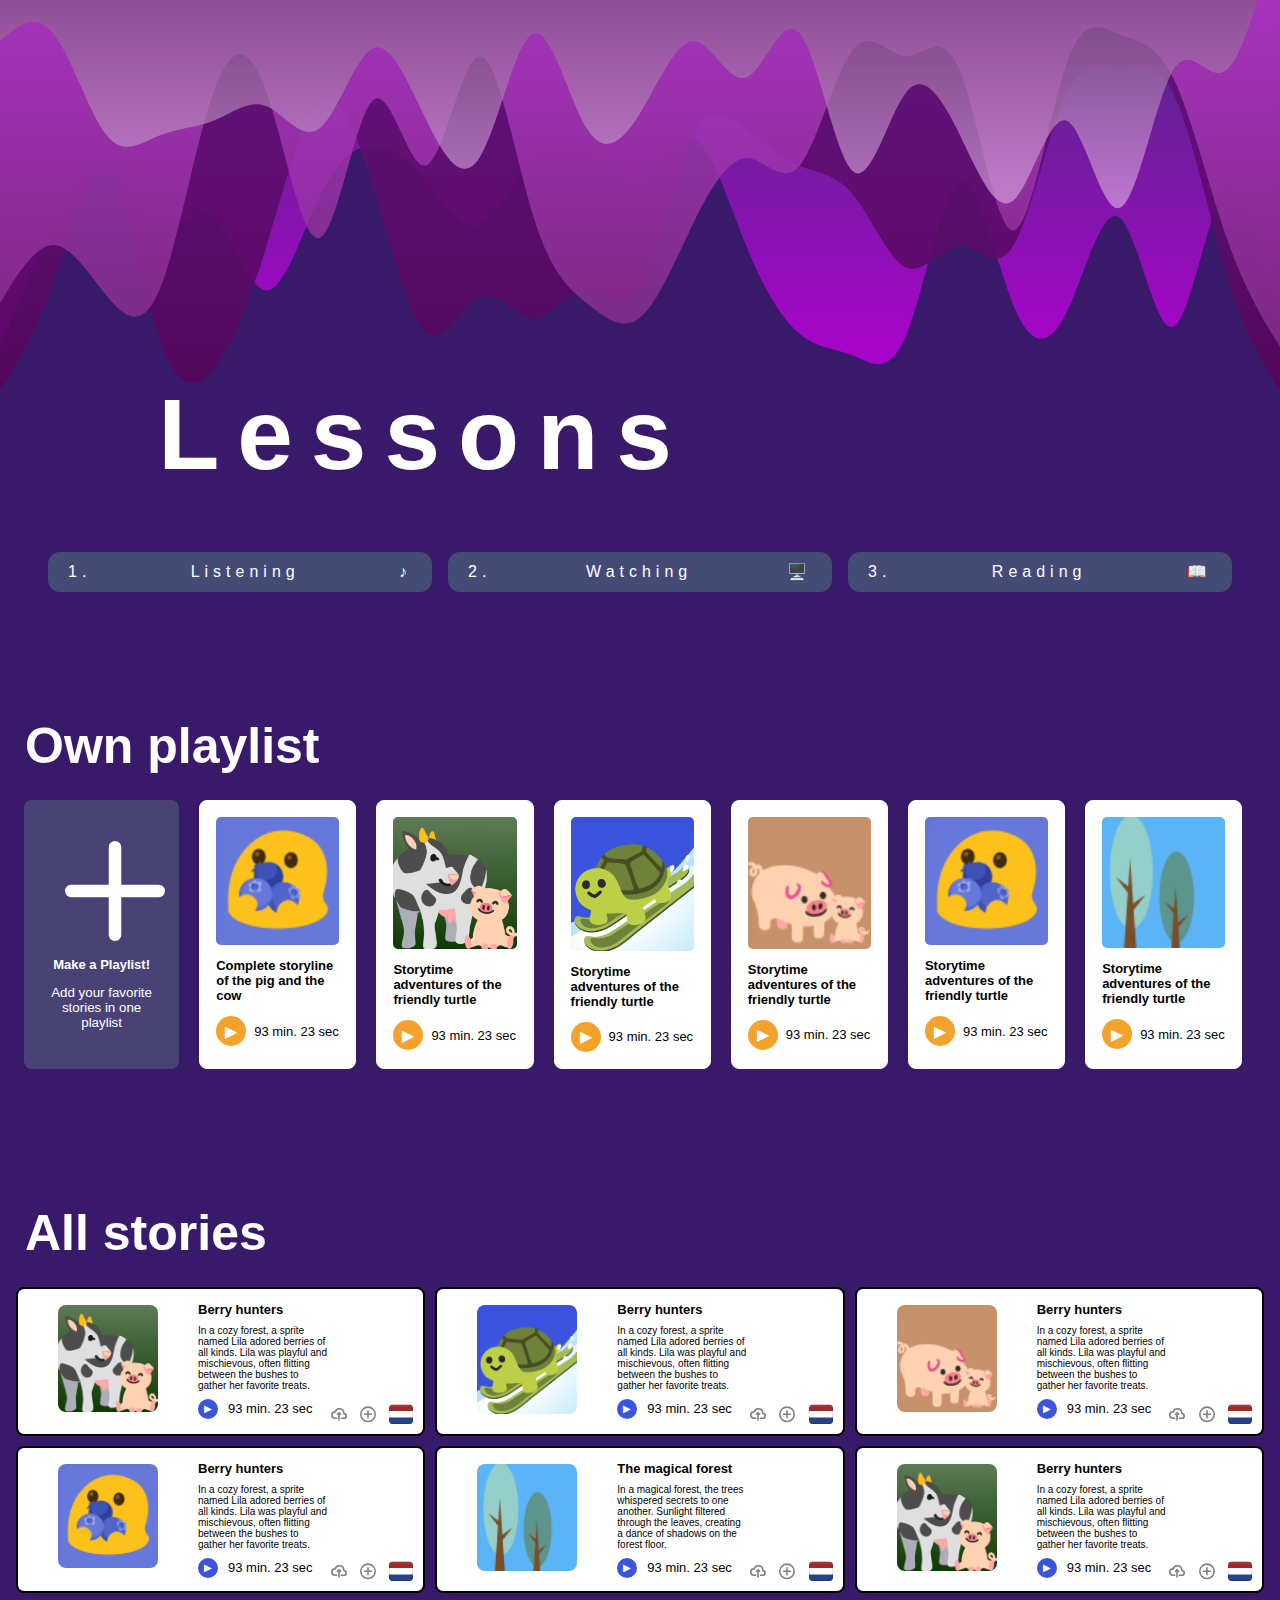
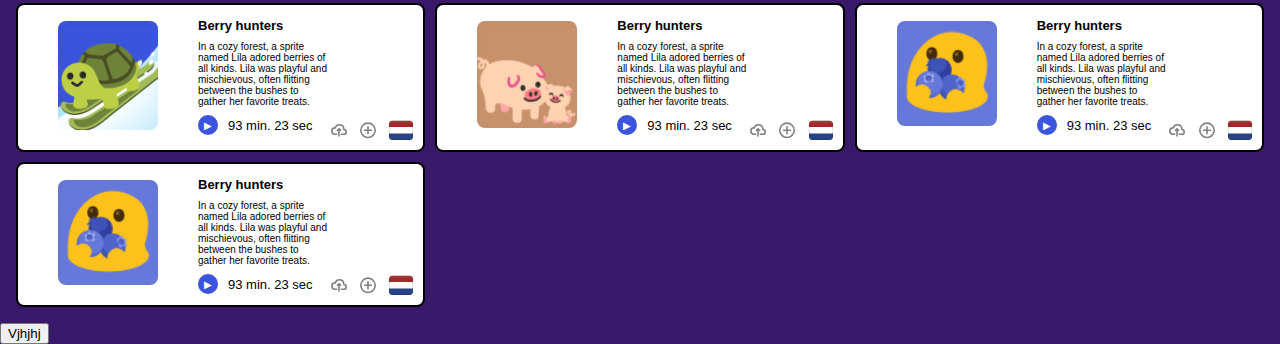
==== commit 88361c8c: "change layout story cards #1" ====
--- a/html/index.html
+++ b/html/index.html
@@ -1,5 +1,6 @@
 <!DOCTYPE html>
 <html lang="en">
+
 <head>
     <meta charset="UTF-8" />
     <meta name="viewport" content="width=device-width, initial-scale=1.0">
@@ -9,632 +10,880 @@
 
 </head>
 
-    <body>
-
-        <svg id="wave" style="transform:rotate(180deg); transition: 0.3s" viewBox="0 0 1440 490" version="1.1"
-                xmlns="http://www.w3.org/2000/svg">
-                <defs>
-                    <linearGradient id="sw-gradient-0" x1="0" x2="0" y1="1" y2="0">
-                        <stop stop-color="rgba(77.774, 44.483, 130.097, 1)" offset="0%"></stop>
-                        <stop stop-color="rgba(170.688, 2.969, 205.231, 1)" offset="100%"></stop>
-                    </linearGradient>
-                </defs>
-                <path style="transform:translate(0, 0px); opacity:1" fill="url(#sw-gradient-0)"
-                    d="M0,98L10,147C20,196,40,294,60,277.7C80,261,100,131,120,122.5C140,114,160,229,180,245C200,261,220,180,240,138.8C260,98,280,98,300,147C320,196,340,294,360,285.8C380,278,400,163,420,114.3C440,65,460,82,480,89.8C500,98,520,98,540,114.3C560,131,580,163,600,212.3C620,261,640,327,660,334.8C680,343,700,294,720,285.8C740,278,760,310,780,326.7C800,343,820,343,840,318.5C860,294,880,245,900,236.8C920,229,940,261,960,285.8C980,310,1000,327,1020,326.7C1040,327,1060,310,1080,269.5C1100,229,1120,163,1140,163.3C1160,163,1180,229,1200,245C1220,261,1240,229,1260,236.8C1280,245,1300,294,1320,302.2C1340,310,1360,278,1380,236.8C1400,196,1420,147,1430,122.5L1440,98L1440,490L1430,490C1420,490,1400,490,1380,490C1360,490,1340,490,1320,490C1300,490,1280,490,1260,490C1240,490,1220,490,1200,490C1180,490,1160,490,1140,490C1120,490,1100,490,1080,490C1060,490,1040,490,1020,490C1000,490,980,490,960,490C940,490,920,490,900,490C880,490,860,490,840,490C820,490,800,490,780,490C760,490,740,490,720,490C700,490,680,490,660,490C640,490,620,490,600,490C580,490,560,490,540,490C520,490,500,490,480,490C460,490,440,490,420,490C400,490,380,490,360,490C340,490,320,490,300,490C280,490,260,490,240,490C220,490,200,490,180,490C160,490,140,490,120,490C100,490,80,490,60,490C40,490,20,490,10,490L0,490Z">
-                </path>
-                <defs>
-                    <linearGradient id="sw-gradient-1" x1="0" x2="0" y1="1" y2="0">
-                        <stop stop-color="rgba(100.595, 20.953, 125.543, 1)" offset="0%"></stop>
-                        <stop stop-color="rgba(85.448, 5.45, 91.392, 1)" offset="100%"></stop>
-                    </linearGradient>
-                </defs>
-                <path style="transform:translate(0, 50px); opacity:0.9" fill="url(#sw-gradient-1)"
-                    d="M0,0L10,16.3C20,33,40,65,60,130.7C80,196,100,294,120,334.8C140,376,160,359,180,359.3C200,359,220,376,240,334.8C260,294,280,196,300,163.3C320,131,340,163,360,163.3C380,163,400,131,420,138.8C440,147,460,196,480,220.5C500,245,520,245,540,253.2C560,261,580,278,600,294C620,310,640,327,660,285.8C680,245,700,147,720,114.3C740,82,760,114,780,114.3C800,114,820,82,840,81.7C860,82,880,114,900,106.2C920,98,940,49,960,65.3C980,82,1000,163,1020,228.7C1040,294,1060,343,1080,326.7C1100,310,1120,229,1140,163.3C1160,98,1180,49,1200,24.5C1220,0,1240,0,1260,57.2C1280,114,1300,229,1320,245C1340,261,1360,180,1380,122.5C1400,65,1420,33,1430,16.3L1440,0L1440,490L1430,490C1420,490,1400,490,1380,490C1360,490,1340,490,1320,490C1300,490,1280,490,1260,490C1240,490,1220,490,1200,490C1180,490,1160,490,1140,490C1120,490,1100,490,1080,490C1060,490,1040,490,1020,490C1000,490,980,490,960,490C940,490,920,490,900,490C880,490,860,490,840,490C820,490,800,490,780,490C760,490,740,490,720,490C700,490,680,490,660,490C640,490,620,490,600,490C580,490,560,490,540,490C520,490,500,490,480,490C460,490,440,490,420,490C400,490,380,490,360,490C340,490,320,490,300,490C280,490,260,490,240,490C220,490,200,490,180,490C160,490,140,490,120,490C100,490,80,490,60,490C40,490,20,490,10,490L0,490Z">
-                </path>
-                <defs>
-                    <linearGradient id="sw-gradient-2" x1="0" x2="0" y1="1" y2="0">
-                        <stop stop-color="rgba(193.966, 61.887, 221.168, 1)" offset="0%"></stop>
-                        <stop stop-color="rgba(135.999, 48.383, 139.204, 1)" offset="100%"></stop>
-                    </linearGradient>
-                </defs>
-                <path style="transform:translate(0, 100px); opacity:0.8" fill="url(#sw-gradient-2)"
-                    d="M0,0L10,16.3C20,33,40,65,60,122.5C80,180,100,261,120,302.2C140,343,160,343,180,351.2C200,359,220,376,240,318.5C260,261,280,131,300,130.7C320,131,340,261,360,310.3C380,359,400,327,420,326.7C440,327,460,359,480,334.8C500,310,520,229,540,204.2C560,180,580,212,600,212.3C620,212,640,180,660,138.8C680,98,700,49,720,32.7C740,16,760,33,780,49C800,65,820,82,840,147C860,212,880,327,900,326.7C920,327,940,212,960,204.2C980,196,1000,294,1020,277.7C1040,261,1060,131,1080,122.5C1100,114,1120,229,1140,285.8C1160,343,1180,343,1200,285.8C1220,229,1240,114,1260,65.3C1280,16,1300,33,1320,57.2C1340,82,1360,114,1380,114.3C1400,114,1420,82,1430,65.3L1440,49L1440,490L1430,490C1420,490,1400,490,1380,490C1360,490,1340,490,1320,490C1300,490,1280,490,1260,490C1240,490,1220,490,1200,490C1180,490,1160,490,1140,490C1120,490,1100,490,1080,490C1060,490,1040,490,1020,490C1000,490,980,490,960,490C940,490,920,490,900,490C880,490,860,490,840,490C820,490,800,490,780,490C760,490,740,490,720,490C700,490,680,490,660,490C640,490,620,490,600,490C580,490,560,490,540,490C520,490,500,490,480,490C460,490,440,490,420,490C400,490,380,490,360,490C340,490,320,490,300,490C280,490,260,490,240,490C220,490,200,490,180,490C160,490,140,490,120,490C100,490,80,490,60,490C40,490,20,490,10,490L0,490Z">
-                </path>
-                <defs>
-                    <linearGradient id="sw-gradient-3" x1="0" x2="0" y1="1" y2="0">
-                        <stop stop-color="rgba(84.561, 45.622, 81.978, 1)" offset="0%"></stop>
-                        <stop stop-color="rgba(214.218, 159.975, 223.445, 1)" offset="100%"></stop>
-                    </linearGradient>
-                </defs>
-                <path style="transform:translate(0, 150px); opacity:0.7" fill="url(#sw-gradient-3)"
-                    d="M0,441L10,400.2C20,359,40,278,60,261.3C80,245,100,294,120,261.3C140,229,160,114,180,106.2C200,98,220,196,240,204.2C260,212,280,131,300,114.3C320,98,340,147,360,187.8C380,229,400,261,420,236.8C440,212,460,131,480,147C500,163,520,278,540,302.2C560,327,580,261,600,253.2C620,245,640,294,660,294C680,294,700,245,720,212.3C740,180,760,163,780,196C800,229,820,310,840,302.2C860,294,880,196,900,163.3C920,131,940,163,960,204.2C980,245,1000,294,1020,285.8C1040,278,1060,212,1080,196C1100,180,1120,212,1140,220.5C1160,229,1180,212,1200,204.2C1220,196,1240,196,1260,187.8C1280,180,1300,163,1320,187.8C1340,212,1360,278,1380,302.2C1400,327,1420,310,1430,302.2L1440,294L1440,490L1430,490C1420,490,1400,490,1380,490C1360,490,1340,490,1320,490C1300,490,1280,490,1260,490C1240,490,1220,490,1200,490C1180,490,1160,490,1140,490C1120,490,1100,490,1080,490C1060,490,1040,490,1020,490C1000,490,980,490,960,490C940,490,920,490,900,490C880,490,860,490,840,490C820,490,800,490,780,490C760,490,740,490,720,490C700,490,680,490,660,490C640,490,620,490,600,490C580,490,560,490,540,490C520,490,500,490,480,490C460,490,440,490,420,490C400,490,380,490,360,490C340,490,320,490,300,490C280,490,260,490,240,490C220,490,200,490,180,490C160,490,140,490,120,490C100,490,80,490,60,490C40,490,20,490,10,490L0,490Z">
-                </path>
-        </svg>
-
-<!-- Header met titel en buttons -->
-<header>
-    <h1 class="page-title">Lessons</h1>
-    <div class="header-buttons">
-        <button class="header-button">1. Listening  ♪</button>
-        <button class="header-button">2. Watching  🖥️</button>
-        <button class="header-button">3. Reading  📖</button>
-    </div>
-
+<body>
+
+    <svg id="wave" style="transform:rotate(180deg); transition: 0.3s" viewBox="0 0 1440 490" version="1.1"
+        xmlns="http://www.w3.org/2000/svg">
+        <defs>
+            <linearGradient id="sw-gradient-0" x1="0" x2="0" y1="1" y2="0">
+                <stop stop-color="rgba(77.774, 44.483, 130.097, 1)" offset="0%"></stop>
+                <stop stop-color="rgba(170.688, 2.969, 205.231, 1)" offset="100%"></stop>
+            </linearGradient>
+        </defs>
+        <path style="transform:translate(0, 0px); opacity:1" fill="url(#sw-gradient-0)"
+            d="M0,98L10,147C20,196,40,294,60,277.7C80,261,100,131,120,122.5C140,114,160,229,180,245C200,261,220,180,240,138.8C260,98,280,98,300,147C320,196,340,294,360,285.8C380,278,400,163,420,114.3C440,65,460,82,480,89.8C500,98,520,98,540,114.3C560,131,580,163,600,212.3C620,261,640,327,660,334.8C680,343,700,294,720,285.8C740,278,760,310,780,326.7C800,343,820,343,840,318.5C860,294,880,245,900,236.8C920,229,940,261,960,285.8C980,310,1000,327,1020,326.7C1040,327,1060,310,1080,269.5C1100,229,1120,163,1140,163.3C1160,163,1180,229,1200,245C1220,261,1240,229,1260,236.8C1280,245,1300,294,1320,302.2C1340,310,1360,278,1380,236.8C1400,196,1420,147,1430,122.5L1440,98L1440,490L1430,490C1420,490,1400,490,1380,490C1360,490,1340,490,1320,490C1300,490,1280,490,1260,490C1240,490,1220,490,1200,490C1180,490,1160,490,1140,490C1120,490,1100,490,1080,490C1060,490,1040,490,1020,490C1000,490,980,490,960,490C940,490,920,490,900,490C880,490,860,490,840,490C820,490,800,490,780,490C760,490,740,490,720,490C700,490,680,490,660,490C640,490,620,490,600,490C580,490,560,490,540,490C520,490,500,490,480,490C460,490,440,490,420,490C400,490,380,490,360,490C340,490,320,490,300,490C280,490,260,490,240,490C220,490,200,490,180,490C160,490,140,490,120,490C100,490,80,490,60,490C40,490,20,490,10,490L0,490Z">
+        </path>
+        <defs>
+            <linearGradient id="sw-gradient-1" x1="0" x2="0" y1="1" y2="0">
+                <stop stop-color="rgba(100.595, 20.953, 125.543, 1)" offset="0%"></stop>
+                <stop stop-color="rgba(85.448, 5.45, 91.392, 1)" offset="100%"></stop>
+            </linearGradient>
+        </defs>
+        <path style="transform:translate(0, 50px); opacity:0.9" fill="url(#sw-gradient-1)"
+            d="M0,0L10,16.3C20,33,40,65,60,130.7C80,196,100,294,120,334.8C140,376,160,359,180,359.3C200,359,220,376,240,334.8C260,294,280,196,300,163.3C320,131,340,163,360,163.3C380,163,400,131,420,138.8C440,147,460,196,480,220.5C500,245,520,245,540,253.2C560,261,580,278,600,294C620,310,640,327,660,285.8C680,245,700,147,720,114.3C740,82,760,114,780,114.3C800,114,820,82,840,81.7C860,82,880,114,900,106.2C920,98,940,49,960,65.3C980,82,1000,163,1020,228.7C1040,294,1060,343,1080,326.7C1100,310,1120,229,1140,163.3C1160,98,1180,49,1200,24.5C1220,0,1240,0,1260,57.2C1280,114,1300,229,1320,245C1340,261,1360,180,1380,122.5C1400,65,1420,33,1430,16.3L1440,0L1440,490L1430,490C1420,490,1400,490,1380,490C1360,490,1340,490,1320,490C1300,490,1280,490,1260,490C1240,490,1220,490,1200,490C1180,490,1160,490,1140,490C1120,490,1100,490,1080,490C1060,490,1040,490,1020,490C1000,490,980,490,960,490C940,490,920,490,900,490C880,490,860,490,840,490C820,490,800,490,780,490C760,490,740,490,720,490C700,490,680,490,660,490C640,490,620,490,600,490C580,490,560,490,540,490C520,490,500,490,480,490C460,490,440,490,420,490C400,490,380,490,360,490C340,490,320,490,300,490C280,490,260,490,240,490C220,490,200,490,180,490C160,490,140,490,120,490C100,490,80,490,60,490C40,490,20,490,10,490L0,490Z">
+        </path>
+        <defs>
+            <linearGradient id="sw-gradient-2" x1="0" x2="0" y1="1" y2="0">
+                <stop stop-color="rgba(193.966, 61.887, 221.168, 1)" offset="0%"></stop>
+                <stop stop-color="rgba(135.999, 48.383, 139.204, 1)" offset="100%"></stop>
+            </linearGradient>
+        </defs>
+        <path style="transform:translate(0, 100px); opacity:0.8" fill="url(#sw-gradient-2)"
+            d="M0,0L10,16.3C20,33,40,65,60,122.5C80,180,100,261,120,302.2C140,343,160,343,180,351.2C200,359,220,376,240,318.5C260,261,280,131,300,130.7C320,131,340,261,360,310.3C380,359,400,327,420,326.7C440,327,460,359,480,334.8C500,310,520,229,540,204.2C560,180,580,212,600,212.3C620,212,640,180,660,138.8C680,98,700,49,720,32.7C740,16,760,33,780,49C800,65,820,82,840,147C860,212,880,327,900,326.7C920,327,940,212,960,204.2C980,196,1000,294,1020,277.7C1040,261,1060,131,1080,122.5C1100,114,1120,229,1140,285.8C1160,343,1180,343,1200,285.8C1220,229,1240,114,1260,65.3C1280,16,1300,33,1320,57.2C1340,82,1360,114,1380,114.3C1400,114,1420,82,1430,65.3L1440,49L1440,490L1430,490C1420,490,1400,490,1380,490C1360,490,1340,490,1320,490C1300,490,1280,490,1260,490C1240,490,1220,490,1200,490C1180,490,1160,490,1140,490C1120,490,1100,490,1080,490C1060,490,1040,490,1020,490C1000,490,980,490,960,490C940,490,920,490,900,490C880,490,860,490,840,490C820,490,800,490,780,490C760,490,740,490,720,490C700,490,680,490,660,490C640,490,620,490,600,490C580,490,560,490,540,490C520,490,500,490,480,490C460,490,440,490,420,490C400,490,380,490,360,490C340,490,320,490,300,490C280,490,260,490,240,490C220,490,200,490,180,490C160,490,140,490,120,490C100,490,80,490,60,490C40,490,20,490,10,490L0,490Z">
+        </path>
+        <defs>
+            <linearGradient id="sw-gradient-3" x1="0" x2="0" y1="1" y2="0">
+                <stop stop-color="rgba(84.561, 45.622, 81.978, 1)" offset="0%"></stop>
+                <stop stop-color="rgba(214.218, 159.975, 223.445, 1)" offset="100%"></stop>
+            </linearGradient>
+        </defs>
+        <path style="transform:translate(0, 150px); opacity:0.7" fill="url(#sw-gradient-3)"
+            d="M0,441L10,400.2C20,359,40,278,60,261.3C80,245,100,294,120,261.3C140,229,160,114,180,106.2C200,98,220,196,240,204.2C260,212,280,131,300,114.3C320,98,340,147,360,187.8C380,229,400,261,420,236.8C440,212,460,131,480,147C500,163,520,278,540,302.2C560,327,580,261,600,253.2C620,245,640,294,660,294C680,294,700,245,720,212.3C740,180,760,163,780,196C800,229,820,310,840,302.2C860,294,880,196,900,163.3C920,131,940,163,960,204.2C980,245,1000,294,1020,285.8C1040,278,1060,212,1080,196C1100,180,1120,212,1140,220.5C1160,229,1180,212,1200,204.2C1220,196,1240,196,1260,187.8C1280,180,1300,163,1320,187.8C1340,212,1360,278,1380,302.2C1400,327,1420,310,1430,302.2L1440,294L1440,490L1430,490C1420,490,1400,490,1380,490C1360,490,1340,490,1320,490C1300,490,1280,490,1260,490C1240,490,1220,490,1200,490C1180,490,1160,490,1140,490C1120,490,1100,490,1080,490C1060,490,1040,490,1020,490C1000,490,980,490,960,490C940,490,920,490,900,490C880,490,860,490,840,490C820,490,800,490,780,490C760,490,740,490,720,490C700,490,680,490,660,490C640,490,620,490,600,490C580,490,560,490,540,490C520,490,500,490,480,490C460,490,440,490,420,490C400,490,380,490,360,490C340,490,320,490,300,490C280,490,260,490,240,490C220,490,200,490,180,490C160,490,140,490,120,490C100,490,80,490,60,490C40,490,20,490,10,490L0,490Z">
+        </path>
+    </svg>
+
+    <!-- Header met titel en buttons -->
+    <header>
+        <h1 class="page-title">Lessons</h1>
+        <div class="header-buttons">
+            <button type="button" class="header-button">1. Listening ♪</button>
+            <button type="button" class="header-button">2. Watching 🖥️</button>
+            <button type="button" class="header-button">3. Reading 📖</button>
+        </div>
+
+
+    </header>
+
+
+    <!-- De playlist cards en de card met add new playlist -->
+
+    <main>
+        <h2 class="title-playlist-article">Own playlist</h2>
+
+        <article class="playlist-section">
+
+            <section class="make-playlist-button-card">
+                <svg class="w-6 h-6 text-gray-800 dark:text-white" aria-hidden="true" xmlns="http://www.w3.org/2000/svg"
+                    width="150" height="150" fill="none" viewBox="0 0 24 24">
+                    <path stroke="currentColor" stroke-linecap="round" stroke-linejoin="round" stroke-width="2"
+                        d="M5 12h14m-7 7V5" />
+                </svg>
+                <a href="">
+                <h3 class="make-playlist-card-header">Make a Playlist!</h3>
+                <p class="make-playlist-card-paragraph">Add your favorite stories in one playlist</p>
+            </a>
+            </section>
+
+            <Section class="playlist-card-section">
+                <figure class="card-image-figure">
+                    <img class="playlist-image-cover" src="../assets/coverart-4.png">
+                </figure>
+                <h3 class="title-playlist-card-section">Complete storyline of the pig and the cow</h3>
+                <a href="" class="playlist-play-button" aria-label="Play audio the Pig and cow enjoy their day">
+                    <span class="play-icon" aria-hidden="true">▶</span> 
+                    <span class="play-time" aria-hidden="true">93 min. 23 sec</span> 
+                </a>
+            </Section>
+
+            <Section class="playlist-card-section">
+                <figure class="card-image-figure">
+                    <img class="playlist-image-cover" src="../assets/coverart-1.png">
+                </figure>
+                <h3 class="title-playlist-card-section">Storytime adventures of the friendly turtle</h3>
+                <a href="" class="playlist-play-button" aria-label="Play audio the Pig and cow enjoy their day">
+                    <span class="play-icon" aria-hidden="true">▶</span> 
+                    <span class="play-time" aria-hidden="true">93 min. 23 sec</span> 
+                </a>
+            </Section>
+
+            <Section class="playlist-card-section">
+                <figure class="card-image-figure">
+                    <img class="playlist-image-cover" src="../assets/coverart-2.png">
+                </figure>
+                <h3 class="title-playlist-card-section">Storytime adventures of the friendly turtle</h3>
+                <a href="" class="playlist-play-button" aria-label="Play audio the Pig and cow enjoy their day">
+                    <span class="play-icon" aria-hidden="true">▶</span> 
+                    <span class="play-time" aria-hidden="true">93 min. 23 sec</span> 
+                </a>
+            </Section>
+
+            <Section class="playlist-card-section">
+                <figure class="card-image-figure">
+                    <img class="playlist-image-cover" src="../assets/coverart-3.png">
+                </figure>
+                <h3 class="title-playlist-card-section">Storytime adventures of the friendly turtle</h3>
+                <a href="" class="playlist-play-button" aria-label="Play audio the Pig and cow enjoy their day">
+                    <span class="play-icon" aria-hidden="true">▶</span> 
+                    <span class="play-time" aria-hidden="true">93 min. 23 sec</span> 
+                </a>
+            </Section>
+
+            <Section class="playlist-card-section">
+                <figure class="card-image-figure">
+                    <img class="playlist-image-cover" src="../assets/coverart-4.png">
+                </figure>
+                <h3 class="title-playlist-card-section">Storytime adventures of the friendly turtle</h3>
+                <a href="" class="playlist-play-button" aria-label="Play audio the Pig and cow enjoy their day">
+                    <span class="play-icon" aria-hidden="true">▶</span> 
+                    <span class="play-time" aria-hidden="true">93 min. 23 sec</span> 
+                </a>
+            </Section>
+
+            <Section class="playlist-card-section">
+                <figure class="card-image-figure">
+                    <img class="playlist-image-cover" src="../assets/coverart-5.png">
+                </figure>
+                <h3 class="title-playlist-card-section">Storytime adventures of the friendly turtle</h3>
+                <a href="" class="playlist-play-button" aria-label="Play audio the Pig and cow enjoy their day">
+                    <span class="play-icon" aria-hidden="true">▶</span> 
+                    <span class="play-time" aria-hidden="true">93 min. 23 sec</span> 
+                </a>
+            </Section>
+
+            <Section class="playlist-card-section">
+                <figure class="card-image-figure">
+                    <img class="playlist-image-cover" src="../assets/coverart-6.png">
+                </figure>
+                <h3 class="title-playlist-card-section">Storytime adventures of the friendly turtle</h3>
+                <a href="" class="playlist-play-button" aria-label="Play audio the Pig and cow enjoy their day">
+                    <span class="play-icon" aria-hidden="true">▶</span> 
+                    <span class="play-time" aria-hidden="true">93 min. 23 sec</span> 
+                </a>
+            </Section>
+
+            <Section class="playlist-card-section">
+                <figure class="card-image-figure">
+                    <img class="playlist-image-cover" src="../assets/coverart-1.png">
+                </figure>
+                <h3 class="title-playlist-card-section">Storytime adventures of the friendly turtle</h3>
+                <a href="" class="playlist-play-button" aria-label="Play audio the Pig and cow enjoy their day">
+                    <span class="play-icon" aria-hidden="true">▶</span> 
+                    <span class="play-time" aria-hidden="true">93 min. 23 sec</span> 
+                </a>
+            </Section>
+
+            <Section class="playlist-card-section">
+                <figure class="card-image-figure">
+                    <img class="playlist-image-cover" src="../assets/coverart-5.png">
+                </figure>
+                <h3 class="title-playlist-card-section">Storytime adventures of the friendly turtle</h3>
+                <a href="" class="playlist-play-button" aria-label="Play audio the Pig and cow enjoy their day">
+                    <span class="play-icon" aria-hidden="true">▶</span> 
+                    <span class="play-time" aria-hidden="true">93 min. 23 sec</span> 
+                </a>
+            </Section>
+
+            <Section class="playlist-card-section">
+                <figure class="card-image-figure">
+                    <img class="playlist-image-cover" src="../assets/coverart-4.png">
+                </figure>
+                <h3 class="title-playlist-card-section">Storytime adventures of the friendly turtle</h3>
+                <a href="" class="playlist-play-button" aria-label="Play audio the Pig and cow enjoy their day">
+                    <span class="play-icon" aria-hidden="true">▶</span> 
+                    <span class="play-time" aria-hidden="true">93 min. 23 sec</span> 
+                </a>
+            </Section>
+
+            <Section class="playlist-card-section">
+                <figure class="card-image-figure">
+                    <img class="playlist-image-cover" src="../assets/coverart-3.png">
+                </figure>
+                <h3 class="title-playlist-card-section">Storytime adventures of the friendly turtle</h3>
+                <a href="" class="playlist-play-button" aria-label="Play audio the Pig and cow enjoy their day">
+                    <span class="play-icon" aria-hidden="true">▶</span> 
+                    <span class="play-time" aria-hidden="true">93 min. 23 sec</span> 
+                </a>
+            </Section>
+
+            <Section class="playlist-card-section">
+                <figure class="card-image-figure">
+                    <img class="playlist-image-cover" src="../assets/coverart-2.png">
+                </figure>
+                <h3 class="title-playlist-card-section">Storytime adventures of the friendly turtle</h3>
+                <a href="" class="playlist-play-button" aria-label="Play audio the Pig and cow enjoy their day">
+                    <span class="play-icon" aria-hidden="true">▶</span> 
+                    <span class="play-time" aria-hidden="true">93 min. 23 sec</span> 
+                </a>
+            </Section>
+
+            <Section class="playlist-card-section">
+                <figure class="card-image-figure">
+                    <img class="playlist-image-cover" src="../assets/coverart-1.png">
+                </figure>
+                <h3 class="title-playlist-card-section">Storytime adventures of the friendly turtle</h3>
+                <a href="" class="playlist-play-button" aria-label="Play audio the Pig and cow enjoy their day">
+                    <span class="play-icon" aria-hidden="true">▶</span> 
+                    <span class="play-time" aria-hidden="true">93 min. 23 sec</span> 
+                </a>
+            </Section>
+
+            <div id="sectionsContainer"></div>
+
+            
+           
+
+        </article>
+
+
+
+
+
+
+
+
+
+
+
+
+
+
+<!-- all stories overzicht -->
+
+<h2 class="title-playlist-article">All stories</h2>
+
+
+<div class="all-stories-parent-container">
+    <section class="card-content">
+        <!-- afbeelding -->
+        <figure class="card-left">
+            <img src="../assets/coverart-1.png" alt="Berry hunters cover art" class="card-image">
+        </figure>
     
-</header>
-
-
-    <!-- De playlist cards en de card met add new playlist -->
-
-<main>            
-    <h2 class="title-playlist-article">Own playlist</h2>
-
-        <article class="playlist-section">
-                <Section class="playlist-card-section">
-                    <figure>
-                        <img class="playlist-image-cover" src="../assets/coverart-1.png">
-                    </figure>
-                    <h3 class="title-playlist-card-section">The pig and the cow family</h3>
-                    <a href="" class="playlist-play-button" aria-label="Play audio the Pig and cow enjoy their day">
-                        <span class="play-icon" aria-hidden="true">▶</span> 93 min. 12 sec
-                    </a>
-                </Section>
-
-                <Section class="playlist-card-section">
-                    <figure>
-                        <img class="playlist-image-cover" src="../assets/coverart-1.png">
-                    </figure>
-                    <h3 class="title-playlist-card-section">The pig and the cow family</h3>
-                    <a href="" class="playlist-play-button" aria-label="Play audio the Pig and cow enjoy their day">
-                        <span class="play-icon" aria-hidden="true">▶</span> 93 min. 12 sec
-                    </a>
-                </Section>
-
-                <section class="make-playlist-button-card">
-                    <svg class="w-6 h-6 text-gray-800 dark:text-white" aria-hidden="true" xmlns="http://www.w3.org/2000/svg" width="24" height="24" fill="none" viewBox="0 0 24 24">
-                        <path stroke="currentColor" stroke-linecap="round" stroke-linejoin="round" stroke-width="2" d="M5 12h14m-7 7V5"/>
+        <!-- main content -->
+        <div class="card-details">
+            <h3 id="card-title-3">Berry hunters</h3>
+            <p class="card-description">
+                In a cozy forest, a sprite named Lila adored berries of all kinds. Lila was playful and mischievous,
+                often flitting between the bushes to gather her favorite treats.
+            </p>
+            <a href="../html/mediaplayer1.html" class="play-button"
+                aria-label="Play audio about the Berry hunters">
+                <span class="play-icon-all-stories" aria-hidden="true">▶</span> 
+                <span class="play-time" aria-hidden="true">93 min. 23 sec</span>                    
+            </a>
+            
+        </div>
+    
+        <!-- de footeft -->
+        <div class="card-footer">
+            <div class="card-actions">
+                <button class="download-button" aria-label="Download the audio">
+                    <svg class="w-6 h-6 text-gray-800 dark:text-white" aria-hidden="true"
+                        xmlns="http://www.w3.org/2000/svg" width="24" height="24" fill="none"
+                        viewBox="0 0 24 24">
+                        <path stroke="currentColor" stroke-linecap="round" stroke-linejoin="round"
+                            stroke-width="2"
+                            d="M15 17h3a3 3 0 0 0 0-6h-.025a5.56 5.56 0 0 0 .025-.5A5.5 5.5 0 0 0 7.207 9.021C7.137 9.017 7.071 9 7 9a4 4 0 1 0 0 8h2.167M12 19v-9m0 0-2 2m2-2 2 2" />
                     </svg>
-                    <h3 class="title-make-playlist-card"></h3>
-                    <p class="make-playlist-card-paragraph">Add your favorite stories in one playlist</p>
-                </section>
-        </article>
-
-
-        <article class="card" aria-labelledby="card-title-1">
-            <h2 hidden>story-card-body</h2>
+                </button>
+                <button class="more-options-button" aria-label="More options">
+                    <svg class="w-6 h-6 text-gray-800 dark:text-white" aria-hidden="true"
+                        xmlns="http://www.w3.org/2000/svg" width="24" height="24" fill="none"
+                        viewBox="0 0 24 24">
+                        <path stroke="currentColor" stroke-linecap="round" stroke-linejoin="round"
+                            stroke-width="2"
+                            d="M12 7.757v8.486M7.757 12h8.486M21 12a9 9 0 1 1-18 0 9 9 0 0 1 18 0Z" />
+                    </svg>
+                </button>
+                <button class="flag-icon" aria-label="language of the story" name="the language of the story">
+                    <svg xmlns="http://www.w3.org/2000/svg" width="32" height="32" viewBox="0 0 32 32">
+                        <path fill="#fff" d="M1 11H31V21H1z"></path>
+                        <path d="M5,4H27c2.208,0,4,1.792,4,4v4H1v-4c0-2.208,1.792-4,4-4Z" fill="#a1292a"></path>
+                        <path d="M5,20H27c2.208,0,4,1.792,4,4v4H1v-4c0-2.208,1.792-4,4-4Z"
+                            transform="rotate(180 16 24)" fill="#264387"></path>
+                        <path
+                            d="M27,4H5c-2.209,0-4,1.791-4,4V24c0,2.209,1.791,4,4,4H27c2.209,0,4-1.791,4-4V8c0-2.209-1.791-4-4-4Zm3,20c0,1.654-1.346,3-3,3H5c-1.654,0-3-1.346-3-3V8c0-1.654,1.346-3,3-3H27c1.654,0,3,1.346,3,3V24Z"
+                            opacity=".15"></path>
+                        <path
+                            d="M27,5H5c-1.657,0-3,1.343-3,3v1c0-1.657,1.343-3,3-3H27c1.657,0,3,1.343,3,3v-1c0-1.657-1.343-3-3-3Z"
+                            fill="#fff" opacity=".2"></path>
+                    </svg>
+                </button>
+            </div>
+        </div>
+    </section>
+    
+
+    <section class="card-content">
+        <!-- afbeelding -->
+        <figure class="card-left">
+            <img src="../assets/coverart-2.png" alt="Berry hunters cover art" class="card-image">
+        </figure>
+    
+        <!-- main content -->
+        <div class="card-details">
+            <h3 id="card-title-3">Berry hunters</h3>
+            <p class="card-description">
+                In a cozy forest, a sprite named Lila adored berries of all kinds. Lila was playful and mischievous,
+                often flitting between the bushes to gather her favorite treats.
+            </p>
+            <a href="../html/mediaplayer1.html" class="play-button"
+                aria-label="Play audio about the Berry hunters">
+                <span class="play-icon-all-stories" aria-hidden="true">▶</span> 
+                <span class="play-time" aria-hidden="true">93 min. 23 sec</span>                    
+            </a>
+        </div>
+    
+        <!-- de footeft -->
+        <div class="card-footer">
+            <div class="card-actions">
+                <button class="download-button" aria-label="Download the audio">
+                    <svg class="w-6 h-6 text-gray-800 dark:text-white" aria-hidden="true"
+                        xmlns="http://www.w3.org/2000/svg" width="24" height="24" fill="none"
+                        viewBox="0 0 24 24">
+                        <path stroke="currentColor" stroke-linecap="round" stroke-linejoin="round"
+                            stroke-width="2"
+                            d="M15 17h3a3 3 0 0 0 0-6h-.025a5.56 5.56 0 0 0 .025-.5A5.5 5.5 0 0 0 7.207 9.021C7.137 9.017 7.071 9 7 9a4 4 0 1 0 0 8h2.167M12 19v-9m0 0-2 2m2-2 2 2" />
+                    </svg>
+                </button>
+                <button class="more-options-button" aria-label="More options">
+                    <svg class="w-6 h-6 text-gray-800 dark:text-white" aria-hidden="true"
+                        xmlns="http://www.w3.org/2000/svg" width="24" height="24" fill="none"
+                        viewBox="0 0 24 24">
+                        <path stroke="currentColor" stroke-linecap="round" stroke-linejoin="round"
+                            stroke-width="2"
+                            d="M12 7.757v8.486M7.757 12h8.486M21 12a9 9 0 1 1-18 0 9 9 0 0 1 18 0Z" />
+                    </svg>
+                </button>
+                <button class="flag-icon" aria-label="language of the story" name="the language of the story">
+                    <svg xmlns="http://www.w3.org/2000/svg" width="32" height="32" viewBox="0 0 32 32">
+                        <path fill="#fff" d="M1 11H31V21H1z"></path>
+                        <path d="M5,4H27c2.208,0,4,1.792,4,4v4H1v-4c0-2.208,1.792-4,4-4Z" fill="#a1292a"></path>
+                        <path d="M5,20H27c2.208,0,4,1.792,4,4v4H1v-4c0-2.208,1.792-4,4-4Z"
+                            transform="rotate(180 16 24)" fill="#264387"></path>
+                        <path
+                            d="M27,4H5c-2.209,0-4,1.791-4,4V24c0,2.209,1.791,4,4,4H27c2.209,0,4-1.791,4-4V8c0-2.209-1.791-4-4-4Zm3,20c0,1.654-1.346,3-3,3H5c-1.654,0-3-1.346-3-3V8c0-1.654,1.346-3,3-3H27c1.654,0,3,1.346,3,3V24Z"
+                            opacity=".15"></path>
+                        <path
+                            d="M27,5H5c-1.657,0-3,1.343-3,3v1c0-1.657,1.343-3,3-3H27c1.657,0,3,1.343,3,3v-1c0-1.657-1.343-3-3-3Z"
+                            fill="#fff" opacity=".2"></path>
+                    </svg>
+                </button>
+            </div>
+        </div>
+    </section>
+
+        <!-- De verschillende stories onder elkaar: The story of Penny  -->
+
+        <section class="card-content">
+            <!-- afbeelding -->
             <figure class="card-left">
-                <img src="../assets/coverart-1.png" alt="Pig and cow enjoy there day coverart" class="card-image">
+                <img src="../assets/coverart-3.png" alt="Berry hunters cover art" class="card-image">
             </figure>
-            <section class="card-content">
-                <h3 id="card-title-1">Pig and cow enjoy there day </h3>
-                <p class="card-description">
-                    On a quiet farm, a cow named Daisy and a pig named Oliver were
-                    inseparable. Daisy was calm and thoughtful, while Oliver was full of
-                    energy and curiosity. Every day, they explored the fields together,
-                    proving that life was always better with your best friend by your
-                    side.
-                </p>
-                <div class="card-footer">
-                    <a href="../html/mediaplayer1.html" class="play-button" aria-label="Play audio the Pig and cow enjoy their day">
-                        <span class="play-icon" aria-hidden="true">▶</span> 93 min. 12 sec
-                    </a>
-                    <div class="card-actions">
-                        <button class="download-button" aria-label="Download the audio">
-                            <svg class="w-6 h-6 text-gray-800 dark:text-white" aria-hidden="true"
-                                xmlns="http://www.w3.org/2000/svg" width="24" height="24" fill="none"
-                                viewBox="0 0 24 24">
-                                <path stroke="currentColor" stroke-linecap="round" stroke-linejoin="round"
-                                    stroke-width="2"
-                                    d="M15 17h3a3 3 0 0 0 0-6h-.025a5.56 5.56 0 0 0 .025-.5A5.5 5.5 0 0 0 7.207 9.021C7.137 9.017 7.071 9 7 9a4 4 0 1 0 0 8h2.167M12 19v-9m0 0-2 2m2-2 2 2" />
-                            </svg>
-                        </button>
-                        <button class="more-options-button" aria-label="More options">
-                            <svg class="w-6 h-6 text-gray-800 dark:text-white" aria-hidden="true"
-                                xmlns="http://www.w3.org/2000/svg" width="24" height="24" fill="none"
-                                viewBox="0 0 24 24">
-                                <path stroke="currentColor" stroke-linecap="round" stroke-linejoin="round"
-                                    stroke-width="2"
-                                    d="M12 7.757v8.486M7.757 12h8.486M21 12a9 9 0 1 1-18 0 9 9 0 0 1 18 0Z" />
-                            </svg>
-                        </button>
-
-                        <button class="flag-icon" aria-label="language of the story" name="the language of the story">
-                            <svg xmlns="http://www.w3.org/2000/svg" width="32" height="32" viewBox="0 0 32 32">
-                                <rect x="1" y="4" width="30" height="24" rx="4" ry="4" fill="#071b65"></rect>
-                                <path
-                                    d="M5.101,4h-.101c-1.981,0-3.615,1.444-3.933,3.334L26.899,28h.101c1.981,0,3.615-1.444,3.933-3.334L5.101,4Z"
-                                    fill="#fff"></path>
-                                <path d="M22.25,19h-2.5l9.934,7.947c.387-.353,.704-.777,.929-1.257l-8.363-6.691Z"
-                                    fill="#b92932"></path>
-                                <path d="M1.387,6.309l8.363,6.691h2.5L2.316,5.053c-.387,.353-.704,.777-.929,1.257Z"
-                                    fill="#b92932"></path>
-                                <path
-                                    d="M5,28h.101L30.933,7.334c-.318-1.891-1.952-3.334-3.933-3.334h-.101L1.067,24.666c.318,1.891,1.952,3.334,3.933,3.334Z"
-                                    fill="#fff"></path>
-                                <rect x="13" y="4" width="6" height="24" fill="#fff"></rect>
-                                <rect x="1" y="13" width="30" height="6" fill="#fff"></rect>
-                                <rect x="14" y="4" width="4" height="24" fill="#b92932"></rect>
-                                <rect x="14" y="1" width="4" height="30" transform="translate(32) rotate(90)"
-                                    fill="#b92932"></rect>
-                                <path d="M28.222,4.21l-9.222,7.376v1.414h.75l9.943-7.94c-.419-.384-.918-.671-1.471-.85Z"
-                                    fill="#b92932"></path>
-                                <path
-                                    d="M2.328,26.957c.414,.374,.904,.656,1.447,.832l9.225-7.38v-1.408h-.75L2.328,26.957Z"
-                                    fill="#b92932"></path>
-                                <path
-                                    d="M27,4H5c-2.209,0-4,1.791-4,4V24c0,2.209,1.791,4,4,4H27c2.209,0,4-1.791,4-4V8c0-2.209-1.791-4-4-4Zm3,20c0,1.654-1.346,3-3,3H5c-1.654,0-3-1.346-3-3V8c0-1.654,1.346-3,3-3H27c1.654,0,3,1.346,3,3V24Z"
-                                    opacity=".15"></path>
-                                <path
-                                    d="M27,5H5c-1.657,0-3,1.343-3,3v1c0-1.657,1.343-3,3-3H27c1.657,0,3,1.343,3,3v-1c0-1.657-1.343-3-3-3Z"
-                                    fill="#fff" opacity=".2"></path>
-                            </svg>
-                        </button>
-                    </div>
-                </div>
-            </section>
-        </article>
-
-        <article class="card" aria-labelledby="card-title-2">
-            <h2 hidden>story-card-body</h2>
-            <figure class="card-left">
-                <img src="../assets/coverart-2.png" alt="A friendly dinosaur coverart" class="card-image">
-            </figure>
-            <section class="card-content">
-                <h3 id="card-title">The dinosaur family</h3>
-                <p class="card-description">
-                    On a quiet farm, a turtle named Tessa and a rabbit named Finn were the best of friends. Tessa was
-                    slow and wise, while Finn was quick and playful. Every day, they wandered through the garden
-                    together, showing that even the slowest steps can lead to the best adventures.
-                </p>
-                <div class="card-footer">
-                    <a href="../html/mediaplayer1.html" class="play-button" aria-label="Play audio about the dinosaur family">
-                        <span class="play-icon" aria-hidden="true">▶</span> 53 min. 5 sec
-                    </a>
-                    <div class="card-actions">
-                        <button class="download-button" aria-label="Download the audio">
-                            <svg class="w-6 h-6 text-gray-800 dark:text-white" aria-hidden="true"
-                                xmlns="http://www.w3.org/2000/svg" width="24" height="24" fill="none"
-                                viewBox="0 0 24 24">
-                                <path stroke="currentColor" stroke-linecap="round" stroke-linejoin="round"
-                                    stroke-width="2"
-                                    d="M15 17h3a3 3 0 0 0 0-6h-.025a5.56 5.56 0 0 0 .025-.5A5.5 5.5 0 0 0 7.207 9.021C7.137 9.017 7.071 9 7 9a4 4 0 1 0 0 8h2.167M12 19v-9m0 0-2 2m2-2 2 2" />
-                            </svg>
-                        </button>
-                        <button class="more-options-button" aria-label="More options">
-                            <svg class="w-6 h-6 text-gray-800 dark:text-white" aria-hidden="true"
-                                xmlns="http://www.w3.org/2000/svg" width="24" height="24" fill="none"
-                                viewBox="0 0 24 24">
-                                <path stroke="currentColor" stroke-linecap="round" stroke-linejoin="round"
-                                    stroke-width="2"
-                                    d="M12 7.757v8.486M7.757 12h8.486M21 12a9 9 0 1 1-18 0 9 9 0 0 1 18 0Z" />
-                            </svg>
-                        </button>
-                        <button class="flag-icon" aria-label="language of the story" name="the language of the story">
-                            <svg xmlns="http://www.w3.org/2000/svg" width="32" height="32" viewBox="0 0 32 32">
-                                <path fill="#f1c142" d="M1 10H31V22H1z"></path>
-                                <path d="M5,4H27c2.208,0,4,1.792,4,4v3H1v-3c0-2.208,1.792-4,4-4Z" fill="#a0251e"></path>
-                                <path d="M5,21H27c2.208,0,4,1.792,4,4v3H1v-3c0-2.208,1.792-4,4-4Z"
-                                    transform="rotate(180 16 24.5)" fill="#a0251e"></path>
-                                <path
-                                    d="M27,4H5c-2.209,0-4,1.791-4,4V24c0,2.209,1.791,4,4,4H27c2.209,0,4-1.791,4-4V8c0-2.209-1.791-4-4-4Zm3,20c0,1.654-1.346,3-3,3H5c-1.654,0-3-1.346-3-3V8c0-1.654,1.346-3,3-3H27c1.654,0,3,1.346,3,3V24Z"
-                                    opacity=".15"></path>
-                                <path
-                                    d="M27,5H5c-1.657,0-3,1.343-3,3v1c0-1.657,1.343-3,3-3H27c1.657,0,3,1.343,3,3v-1c0-1.657-1.343-3-3-3Z"
-                                    fill="#fff" opacity=".2"></path>
-                                <path
-                                    d="M12.614,13.091c.066-.031,.055-.14-.016-.157,.057-.047,.02-.15-.055-.148,.04-.057-.012-.144-.082-.13,.021-.062-.042-.127-.104-.105,.01-.068-.071-.119-.127-.081,.004-.068-.081-.112-.134-.069-.01-.071-.11-.095-.15-.035-.014-.068-.111-.087-.149-.028-.027-.055-.114-.057-.144-.004-.03-.047-.107-.045-.136,.002-.018-.028-.057-.044-.09-.034,.009-.065-.066-.115-.122-.082,.002-.07-.087-.111-.138-.064-.013-.064-.103-.087-.144-.036-.02-.063-.114-.075-.148-.017-.036-.056-.129-.042-.147,.022-.041-.055-.135-.031-.146,.036-.011-.008-.023-.014-.037-.016,.006-.008,.01-.016,.015-.025h.002c.058-.107,.004-.256-.106-.298v-.098h.099v-.154h-.099v-.101h-.151v.101h-.099v.154h.099v.096c-.113,.04-.169,.191-.11,.299h.002c.004,.008,.009,.017,.014,.024-.015,.002-.029,.008-.04,.017-.011-.067-.106-.091-.146-.036-.018-.064-.111-.078-.147-.022-.034-.057-.128-.046-.148,.017-.041-.052-.131-.028-.144,.036-.051-.047-.139-.006-.138,.064-.056-.033-.131,.017-.122,.082-.034-.01-.072,.006-.091,.034-.029-.047-.106-.049-.136-.002-.03-.054-.117-.051-.143,.004-.037-.059-.135-.04-.149,.028-.039-.06-.14-.037-.15,.035-.053-.043-.138,0-.134,.069-.056-.038-.137,.013-.127,.081-.062-.021-.125,.044-.104,.105-.05-.009-.096,.033-.096,.084h0c0,.017,.005,.033,.014,.047-.075-.002-.111,.101-.055,.148-.071,.017-.082,.125-.016,.157-.061,.035-.047,.138,.022,.154-.013,.015-.021,.034-.021,.055h0c0,.042,.03,.077,.069,.084-.023,.048,.009,.11,.06,.118-.013,.03-.012,.073-.012,.106,.09-.019,.2,.006,.239,.11-.015,.068,.065,.156,.138,.146,.06,.085,.133,.165,.251,.197-.021,.093,.064,.093,.123,.118-.013,.016-.043,.063-.055,.081,.024,.013,.087,.041,.113,.051,.005,.019,.004,.028,.004,.031,.091,.501,2.534,.502,2.616-.001v-.002s.004,.003,.004,.004c0-.003-.001-.011,.004-.031l.118-.042-.062-.09c.056-.028,.145-.025,.123-.119,.119-.032,.193-.112,.253-.198,.073,.01,.153-.078,.138-.146,.039-.104,.15-.129,.239-.11,0-.035,.002-.078-.013-.109,.044-.014,.07-.071,.049-.115,.062-.009,.091-.093,.048-.139,.069-.016,.083-.12,.022-.154Zm-.296-.114c0,.049-.012,.098-.034,.141-.198-.137-.477-.238-.694-.214-.002-.009-.006-.017-.011-.024,0,0,0-.001,0-.002,.064-.021,.074-.12,.015-.153,0,0,0,0,0,0,.048-.032,.045-.113-.005-.141,.328-.039,.728,.09,.728,.393Zm-.956-.275c0,.063-.02,.124-.054,.175-.274-.059-.412-.169-.717-.185-.007-.082-.005-.171-.011-.254,.246-.19,.81-.062,.783,.264Zm-1.191-.164c-.002,.05-.003,.102-.007,.151-.302,.013-.449,.122-.719,.185-.26-.406,.415-.676,.73-.436-.002,.033-.005,.067-.004,.101Zm-1.046,.117c0,.028,.014,.053,.034,.069,0,0,0,0,0,0-.058,.033-.049,.132,.015,.152,0,0,0,.001,0,.002-.005,.007-.008,.015-.011,.024-.219-.024-.495,.067-.698,.206-.155-.377,.323-.576,.698-.525-.023,.015-.039,.041-.039,.072Zm3.065-.115s0,0,0,0c0,0,0,0,0,0,0,0,0,0,0,0Zm-3.113,1.798v.002s-.002,0-.003,.002c0-.001,.002-.003,.003-.003Z"
-                                    fill="#9b8028"></path>
-                                <path
-                                    d="M14.133,16.856c.275-.65,.201-.508-.319-.787v-.873c.149-.099-.094-.121,.05-.235h.072v-.339h-.99v.339h.075c.136,.102-.091,.146,.05,.235v.76c-.524-.007-.771,.066-.679,.576h.039s0,0,0,0l.016,.036c.14-.063,.372-.107,.624-.119v.224c-.384,.029-.42,.608,0,.8v1.291c-.053,.017-.069,.089-.024,.123,.007,.065-.058,.092-.113,.083,0,.026,0,.237,0,.269-.044,.024-.113,.03-.17,.028v.108s0,0,0,0v.107s0,0,0,0v.107s0,0,0,0v.108s0,0,0,0v.186c.459-.068,.895-.068,1.353,0v-.616c-.057,.002-.124-.004-.17-.028,0-.033,0-.241,0-.268-.054,.008-.118-.017-.113-.081,.048-.033,.034-.108-.021-.126v-.932c.038,.017,.073,.035,.105,.053-.105,.119-.092,.326,.031,.429l.057-.053c.222-.329,.396-.743-.193-.896v-.35c.177-.019,.289-.074,.319-.158Z"
-                                    fill="#9b8028"></path>
-                                <path
-                                    d="M8.36,16.058c-.153-.062-.39-.098-.653-.102v-.76c.094-.041,.034-.115-.013-.159,.02-.038,.092-.057,.056-.115h.043v-.261h-.912v.261h.039c-.037,.059,.039,.078,.057,.115-.047,.042-.108,.118-.014,.159v.873c-.644,.133-.611,.748,0,.945v.35c-.59,.154-.415,.567-.193,.896l.057,.053c.123-.103,.136-.31,.031-.429,.032-.018,.067-.036,.105-.053v.932c-.055,.018-.069,.093-.021,.126,.005,.064-.059,.089-.113,.081,0,.026,0,.236,0,.268-.045,.024-.113,.031-.17,.028v.401h0v.215c.459-.068,.895-.068,1.352,0v-.186s0,0,0,0v-.108s0,0,0,0v-.107s0,0,0,0v-.107s0,0,0,0v-.108c-.056,.002-.124-.004-.169-.028,0-.033,0-.241,0-.269-.055,.008-.119-.018-.113-.083,.045-.034,.03-.107-.024-.124v-1.29c.421-.192,.383-.772,0-.8v-.224c.575,.035,.796,.314,.653-.392Z"
-                                    fill="#9b8028"></path>
-                                <path
-                                    d="M12.531,14.533h-4.28l.003,2.572v1.485c0,.432,.226,.822,.591,1.019,.473,.252,1.024,.391,1.552,.391s1.064-.135,1.544-.391c.364-.197,.591-.587,.591-1.019v-4.057Z"
-                                    fill="#a0251e"></path>
-                            </svg>
-                        </button>
-                    </div>
-                </div>
-            </section>
-        </article>
-
-        <!-- De verschillende stories onder elkaar: The story of Penny  -->
-
-        <article class="card" aria-labelledby="card-title-2">
-            <h2 hidden>story-card-body</h2>
-            <figure class="card-left">
-                <img src="../assets/coverart-3.png" alt="The story of Penny coverart" class="card-image">
-            </figure>
-            <section class="card-content">
-                <h3 id="card-title-2">The story of Penny</h3>
-                <p class="card-description">
-                    On a sunny farm, a pig named Penny and a sheep named Sam were best friends. Penny was playful and
-                    cheerful, while Sam was gentle and wise. Each day, they roamed the pastures together, reminding
-                    everyone that happiness is found in true friendship.
-                </p>
-                <div class="card-footer">
-                    <a href="../html/mediaplayer1.html" class="play-button" aria-label="Play audio about The story of Penny">
-                        <span class="play-icon" aria-hidden="true">▶</span> 9 min. 35 sec
-                    </a>
-                    <div class="card-actions">
-                        <button class="download-button" aria-label="Download the audio">
-                            <svg class="w-6 h-6 text-gray-800 dark:text-white" aria-hidden="true"
-                                xmlns="http://www.w3.org/2000/svg" width="24" height="24" fill="none"
-                                viewBox="0 0 24 24">
-                                <path stroke="currentColor" stroke-linecap="round" stroke-linejoin="round"
-                                    stroke-width="2"
-                                    d="M15 17h3a3 3 0 0 0 0-6h-.025a5.56 5.56 0 0 0 .025-.5A5.5 5.5 0 0 0 7.207 9.021C7.137 9.017 7.071 9 7 9a4 4 0 1 0 0 8h2.167M12 19v-9m0 0-2 2m2-2 2 2" />
-                            </svg>
-                        </button>
-                        <button class="more-options-button" aria-label="More options">
-                            <svg class="w-6 h-6 text-gray-800 dark:text-white" aria-hidden="true"
-                                xmlns="http://www.w3.org/2000/svg" width="24" height="24" fill="none"
-                                viewBox="0 0 24 24">
-                                <path stroke="currentColor" stroke-linecap="round" stroke-linejoin="round"
-                                    stroke-width="2"
-                                    d="M12 7.757v8.486M7.757 12h8.486M21 12a9 9 0 1 1-18 0 9 9 0 0 1 18 0Z" />
-                            </svg>
-                        </button>
-                        <button class="flag-icon" aria-label="language of the story" name="the language of the story">
-                            <svg xmlns="http://www.w3.org/2000/svg" width="32" height="32" viewBox="0 0 32 32">
-                                <path fill="#f1c142" d="M1 10H31V22H1z"></path>
-                                <path d="M5,4H27c2.208,0,4,1.792,4,4v3H1v-3c0-2.208,1.792-4,4-4Z" fill="#a0251e"></path>
-                                <path d="M5,21H27c2.208,0,4,1.792,4,4v3H1v-3c0-2.208,1.792-4,4-4Z"
-                                    transform="rotate(180 16 24.5)" fill="#a0251e"></path>
-                                <path
-                                    d="M27,4H5c-2.209,0-4,1.791-4,4V24c0,2.209,1.791,4,4,4H27c2.209,0,4-1.791,4-4V8c0-2.209-1.791-4-4-4Zm3,20c0,1.654-1.346,3-3,3H5c-1.654,0-3-1.346-3-3V8c0-1.654,1.346-3,3-3H27c1.654,0,3,1.346,3,3V24Z"
-                                    opacity=".15"></path>
-                                <path
-                                    d="M27,5H5c-1.657,0-3,1.343-3,3v1c0-1.657,1.343-3,3-3H27c1.657,0,3,1.343,3,3v-1c0-1.657-1.343-3-3-3Z"
-                                    fill="#fff" opacity=".2"></path>
-                                <path
-                                    d="M12.614,13.091c.066-.031,.055-.14-.016-.157,.057-.047,.02-.15-.055-.148,.04-.057-.012-.144-.082-.13,.021-.062-.042-.127-.104-.105,.01-.068-.071-.119-.127-.081,.004-.068-.081-.112-.134-.069-.01-.071-.11-.095-.15-.035-.014-.068-.111-.087-.149-.028-.027-.055-.114-.057-.144-.004-.03-.047-.107-.045-.136,.002-.018-.028-.057-.044-.09-.034,.009-.065-.066-.115-.122-.082,.002-.07-.087-.111-.138-.064-.013-.064-.103-.087-.144-.036-.02-.063-.114-.075-.148-.017-.036-.056-.129-.042-.147,.022-.041-.055-.135-.031-.146,.036-.011-.008-.023-.014-.037-.016,.006-.008,.01-.016,.015-.025h.002c.058-.107,.004-.256-.106-.298v-.098h.099v-.154h-.099v-.101h-.151v.101h-.099v.154h.099v.096c-.113,.04-.169,.191-.11,.299h.002c.004,.008,.009,.017,.014,.024-.015,.002-.029,.008-.04,.017-.011-.067-.106-.091-.146-.036-.018-.064-.111-.078-.147-.022-.034-.057-.128-.046-.148,.017-.041-.052-.131-.028-.144,.036-.051-.047-.139-.006-.138,.064-.056-.033-.131,.017-.122,.082-.034-.01-.072,.006-.091,.034-.029-.047-.106-.049-.136-.002-.03-.054-.117-.051-.143,.004-.037-.059-.135-.04-.149,.028-.039-.06-.14-.037-.15,.035-.053-.043-.138,0-.134,.069-.056-.038-.137,.013-.127,.081-.062-.021-.125,.044-.104,.105-.05-.009-.096,.033-.096,.084h0c0,.017,.005,.033,.014,.047-.075-.002-.111,.101-.055,.148-.071,.017-.082,.125-.016,.157-.061,.035-.047,.138,.022,.154-.013,.015-.021,.034-.021,.055h0c0,.042,.03,.077,.069,.084-.023,.048,.009,.11,.06,.118-.013,.03-.012,.073-.012,.106,.09-.019,.2,.006,.239,.11-.015,.068,.065,.156,.138,.146,.06,.085,.133,.165,.251,.197-.021,.093,.064,.093,.123,.118-.013,.016-.043,.063-.055,.081,.024,.013,.087,.041,.113,.051,.005,.019,.004,.028,.004,.031,.091,.501,2.534,.502,2.616-.001v-.002s.004,.003,.004,.004c0-.003-.001-.011,.004-.031l.118-.042-.062-.09c.056-.028,.145-.025,.123-.119,.119-.032,.193-.112,.253-.198,.073,.01,.153-.078,.138-.146,.039-.104,.15-.129,.239-.11,0-.035,.002-.078-.013-.109,.044-.014,.07-.071,.049-.115,.062-.009,.091-.093,.048-.139,.069-.016,.083-.12,.022-.154Zm-.296-.114c0,.049-.012,.098-.034,.141-.198-.137-.477-.238-.694-.214-.002-.009-.006-.017-.011-.024,0,0,0-.001,0-.002,.064-.021,.074-.12,.015-.153,0,0,0,0,0,0,.048-.032,.045-.113-.005-.141,.328-.039,.728,.09,.728,.393Zm-.956-.275c0,.063-.02,.124-.054,.175-.274-.059-.412-.169-.717-.185-.007-.082-.005-.171-.011-.254,.246-.19,.81-.062,.783,.264Zm-1.191-.164c-.002,.05-.003,.102-.007,.151-.302,.013-.449,.122-.719,.185-.26-.406,.415-.676,.73-.436-.002,.033-.005,.067-.004,.101Zm-1.046,.117c0,.028,.014,.053,.034,.069,0,0,0,0,0,0-.058,.033-.049,.132,.015,.152,0,0,0,.001,0,.002-.005,.007-.008,.015-.011,.024-.219-.024-.495,.067-.698,.206-.155-.377,.323-.576,.698-.525-.023,.015-.039,.041-.039,.072Zm3.065-.115s0,0,0,0c0,0,0,0,0,0,0,0,0,0,0,0Zm-3.113,1.798v.002s-.002,0-.003,.002c0-.001,.002-.003,.003-.003Z"
-                                    fill="#9b8028"></path>
-                                <path
-                                    d="M14.133,16.856c.275-.65,.201-.508-.319-.787v-.873c.149-.099-.094-.121,.05-.235h.072v-.339h-.99v.339h.075c.136,.102-.091,.146,.05,.235v.76c-.524-.007-.771,.066-.679,.576h.039s0,0,0,0l.016,.036c.14-.063,.372-.107,.624-.119v.224c-.384,.029-.42,.608,0,.8v1.291c-.053,.017-.069,.089-.024,.123,.007,.065-.058,.092-.113,.083,0,.026,0,.237,0,.269-.044,.024-.113,.03-.17,.028v.108s0,0,0,0v.107s0,0,0,0v.107s0,0,0,0v.108s0,0,0,0v.186c.459-.068,.895-.068,1.353,0v-.616c-.057,.002-.124-.004-.17-.028,0-.033,0-.241,0-.268-.054,.008-.118-.017-.113-.081,.048-.033,.034-.108-.021-.126v-.932c.038,.017,.073,.035,.105,.053-.105,.119-.092,.326,.031,.429l.057-.053c.222-.329,.396-.743-.193-.896v-.35c.177-.019,.289-.074,.319-.158Z"
-                                    fill="#9b8028"></path>
-                                <path
-                                    d="M8.36,16.058c-.153-.062-.39-.098-.653-.102v-.76c.094-.041,.034-.115-.013-.159,.02-.038,.092-.057,.056-.115h.043v-.261h-.912v.261h.039c-.037,.059,.039,.078,.057,.115-.047,.042-.108,.118-.014,.159v.873c-.644,.133-.611,.748,0,.945v.35c-.59,.154-.415,.567-.193,.896l.057,.053c.123-.103,.136-.31,.031-.429,.032-.018,.067-.036,.105-.053v.932c-.055,.018-.069,.093-.021,.126,.005,.064-.059,.089-.113,.081,0,.026,0,.236,0,.268-.045,.024-.113,.031-.17,.028v.401h0v.215c.459-.068,.895-.068,1.352,0v-.186s0,0,0,0v-.108s0,0,0,0v-.107s0,0,0,0v-.107s0,0,0,0v-.108c-.056,.002-.124-.004-.169-.028,0-.033,0-.241,0-.269-.055,.008-.119-.018-.113-.083,.045-.034,.03-.107-.024-.124v-1.29c.421-.192,.383-.772,0-.8v-.224c.575,.035,.796,.314,.653-.392Z"
-                                    fill="#9b8028"></path>
-                                <path
-                                    d="M12.531,14.533h-4.28l.003,2.572v1.485c0,.432,.226,.822,.591,1.019,.473,.252,1.024,.391,1.552,.391s1.064-.135,1.544-.391c.364-.197,.591-.587,.591-1.019v-4.057Z"
-                                    fill="#a0251e"></path>
-                            </svg>
-                        </button>
-                    </div>
-                </div>
-            </section>
-        </article>
-
-        <!-- De verschillende stories onder elkaar: Berry hunters  -->
-
-        <article class="card" aria-labelledby="card-title-3">
-            <h2 hidden>story-card-body</h2>
-            <figure class="card-left">
-                <img src="../assets/coverart-4.png" alt="Berry hunters coverart" class="card-image">
-            </figure>
-            <section class="card-content">
+        
+            <!-- main content -->
+            <div class="card-details">
                 <h3 id="card-title-3">Berry hunters</h3>
                 <p class="card-description">
                     In a cozy forest, a sprite named Lila adored berries of all kinds. Lila was playful and mischievous,
-                    often flitting between the bushes to gather her favorite treats. Each day, she danced in the
-                    sunlight, spreading joy and laughter as she shared her berry bounty with her woodland friends.
+                    often flitting between the bushes to gather her favorite treats.
                 </p>
-                <div class="card-footer">
-                    <a href="../html/mediaplayer1.html" class="play-button" aria-label="Play audio about the Berry hunters">
-                        <span class="play-icon" aria-hidden="true">▶</span> 13 min. 23 sec
-                    </a>
-                    <div class="card-actions">
-                        <button class="download-button" aria-label="Download the audio">
-                            <svg class="w-6 h-6 text-gray-800 dark:text-white" aria-hidden="true"
-                                xmlns="http://www.w3.org/2000/svg" width="24" height="24" fill="none"
-                                viewBox="0 0 24 24">
-                                <path stroke="currentColor" stroke-linecap="round" stroke-linejoin="round"
-                                    stroke-width="2"
-                                    d="M15 17h3a3 3 0 0 0 0-6h-.025a5.56 5.56 0 0 0 .025-.5A5.5 5.5 0 0 0 7.207 9.021C7.137 9.017 7.071 9 7 9a4 4 0 1 0 0 8h2.167M12 19v-9m0 0-2 2m2-2 2 2" />
-                            </svg>
-                        </button>
-                        <button class="more-options-button" aria-label="More options">
-                            <svg class="w-6 h-6 text-gray-800 dark:text-white" aria-hidden="true"
-                                xmlns="http://www.w3.org/2000/svg" width="24" height="24" fill="none"
-                                viewBox="0 0 24 24">
-                                <path stroke="currentColor" stroke-linecap="round" stroke-linejoin="round"
-                                    stroke-width="2"
-                                    d="M12 7.757v8.486M7.757 12h8.486M21 12a9 9 0 1 1-18 0 9 9 0 0 1 18 0Z" />
-                            </svg>
-                        </button>
-                        <button class="flag-icon" aria-label="language of the story" name="the language of the story">
-                            <svg xmlns="http://www.w3.org/2000/svg" width="32" height="32" viewBox="0 0 32 32">
-                                <path fill="#fff" d="M1 11H31V21H1z"></path>
-                                <path d="M5,4H27c2.208,0,4,1.792,4,4v4H1v-4c0-2.208,1.792-4,4-4Z" fill="#a1292a"></path>
-                                <path d="M5,20H27c2.208,0,4,1.792,4,4v4H1v-4c0-2.208,1.792-4,4-4Z"
-                                    transform="rotate(180 16 24)" fill="#264387"></path>
-                                <path
-                                    d="M27,4H5c-2.209,0-4,1.791-4,4V24c0,2.209,1.791,4,4,4H27c2.209,0,4-1.791,4-4V8c0-2.209-1.791-4-4-4Zm3,20c0,1.654-1.346,3-3,3H5c-1.654,0-3-1.346-3-3V8c0-1.654,1.346-3,3-3H27c1.654,0,3,1.346,3,3V24Z"
-                                    opacity=".15"></path>
-                                <path
-                                    d="M27,5H5c-1.657,0-3,1.343-3,3v1c0-1.657,1.343-3,3-3H27c1.657,0,3,1.343,3,3v-1c0-1.657-1.343-3-3-3Z"
-                                    fill="#fff" opacity=".2"></path>
-                            </svg>
-                        </button>
-                    </div>
+                <a href="../html/mediaplayer1.html" class="play-button"
+                    aria-label="Play audio about the Berry hunters">
+                    <span class="play-icon-all-stories" aria-hidden="true">▶</span> 
+                    <span class="play-time" aria-hidden="true">93 min. 23 sec</span>                    
+                </a>
+            </div>
+        
+            <!-- de footeft -->
+            <div class="card-footer">
+                <div class="card-actions">
+                    <button class="download-button" aria-label="Download the audio">
+                        <svg class="w-6 h-6 text-gray-800 dark:text-white" aria-hidden="true"
+                            xmlns="http://www.w3.org/2000/svg" width="24" height="24" fill="none"
+                            viewBox="0 0 24 24">
+                            <path stroke="currentColor" stroke-linecap="round" stroke-linejoin="round"
+                                stroke-width="2"
+                                d="M15 17h3a3 3 0 0 0 0-6h-.025a5.56 5.56 0 0 0 .025-.5A5.5 5.5 0 0 0 7.207 9.021C7.137 9.017 7.071 9 7 9a4 4 0 1 0 0 8h2.167M12 19v-9m0 0-2 2m2-2 2 2" />
+                        </svg>
+                    </button>
+                    <button class="more-options-button" aria-label="More options">
+                        <svg class="w-6 h-6 text-gray-800 dark:text-white" aria-hidden="true"
+                            xmlns="http://www.w3.org/2000/svg" width="24" height="24" fill="none"
+                            viewBox="0 0 24 24">
+                            <path stroke="currentColor" stroke-linecap="round" stroke-linejoin="round"
+                                stroke-width="2"
+                                d="M12 7.757v8.486M7.757 12h8.486M21 12a9 9 0 1 1-18 0 9 9 0 0 1 18 0Z" />
+                        </svg>
+                    </button>
+                    <button class="flag-icon" aria-label="language of the story" name="the language of the story">
+                        <svg xmlns="http://www.w3.org/2000/svg" width="32" height="32" viewBox="0 0 32 32">
+                            <path fill="#fff" d="M1 11H31V21H1z"></path>
+                            <path d="M5,4H27c2.208,0,4,1.792,4,4v4H1v-4c0-2.208,1.792-4,4-4Z" fill="#a1292a"></path>
+                            <path d="M5,20H27c2.208,0,4,1.792,4,4v4H1v-4c0-2.208,1.792-4,4-4Z"
+                                transform="rotate(180 16 24)" fill="#264387"></path>
+                            <path
+                                d="M27,4H5c-2.209,0-4,1.791-4,4V24c0,2.209,1.791,4,4,4H27c2.209,0,4-1.791,4-4V8c0-2.209-1.791-4-4-4Zm3,20c0,1.654-1.346,3-3,3H5c-1.654,0-3-1.346-3-3V8c0-1.654,1.346-3,3-3H27c1.654,0,3,1.346,3,3V24Z"
+                                opacity=".15"></path>
+                            <path
+                                d="M27,5H5c-1.657,0-3,1.343-3,3v1c0-1.657,1.343-3,3-3H27c1.657,0,3,1.343,3,3v-1c0-1.657-1.343-3-3-3Z"
+                                fill="#fff" opacity=".2"></path>
+                        </svg>
+                    </button>
                 </div>
-            </section>
-        </article>
-
+            </div>
+        </section>
+
+        <!-- De verschillende stories onder elkaar: Berry hunters  -->
+
+        
+        <section class="card-content">
+            <!-- afbeelding -->
+            <figure class="card-left">
+                <img src="../assets/coverart-4.png" alt="Berry hunters cover art" class="card-image">
+            </figure>
+        
+            <!-- main content -->
+            <div class="card-details">
+                <h3 id="card-title-3">Berry hunters</h3>
+                <p class="card-description">
+                    In a cozy forest, a sprite named Lila adored berries of all kinds. Lila was playful and mischievous,
+                    often flitting between the bushes to gather her favorite treats.
+                </p>
+                <a href="../html/mediaplayer1.html" class="play-button"
+                    aria-label="Play audio about the Berry hunters">
+                    <span class="play-icon-all-stories" aria-hidden="true">▶</span> 
+                    <span class="play-time" aria-hidden="true">93 min. 23 sec</span>                    
+                </a>
+            </div>
+        
+            <!-- de footeft -->
+            <div class="card-footer">
+                <div class="card-actions">
+                    <button class="download-button" aria-label="Download the audio">
+                        <svg class="w-6 h-6 text-gray-800 dark:text-white" aria-hidden="true"
+                            xmlns="http://www.w3.org/2000/svg" width="24" height="24" fill="none"
+                            viewBox="0 0 24 24">
+                            <path stroke="currentColor" stroke-linecap="round" stroke-linejoin="round"
+                                stroke-width="2"
+                                d="M15 17h3a3 3 0 0 0 0-6h-.025a5.56 5.56 0 0 0 .025-.5A5.5 5.5 0 0 0 7.207 9.021C7.137 9.017 7.071 9 7 9a4 4 0 1 0 0 8h2.167M12 19v-9m0 0-2 2m2-2 2 2" />
+                        </svg>
+                    </button>
+                    <button class="more-options-button" aria-label="More options">
+                        <svg class="w-6 h-6 text-gray-800 dark:text-white" aria-hidden="true"
+                            xmlns="http://www.w3.org/2000/svg" width="24" height="24" fill="none"
+                            viewBox="0 0 24 24">
+                            <path stroke="currentColor" stroke-linecap="round" stroke-linejoin="round"
+                                stroke-width="2"
+                                d="M12 7.757v8.486M7.757 12h8.486M21 12a9 9 0 1 1-18 0 9 9 0 0 1 18 0Z" />
+                        </svg>
+                    </button>
+                    <button class="flag-icon" aria-label="language of the story" name="the language of the story">
+                        <svg xmlns="http://www.w3.org/2000/svg" width="32" height="32" viewBox="0 0 32 32">
+                            <path fill="#fff" d="M1 11H31V21H1z"></path>
+                            <path d="M5,4H27c2.208,0,4,1.792,4,4v4H1v-4c0-2.208,1.792-4,4-4Z" fill="#a1292a"></path>
+                            <path d="M5,20H27c2.208,0,4,1.792,4,4v4H1v-4c0-2.208,1.792-4,4-4Z"
+                                transform="rotate(180 16 24)" fill="#264387"></path>
+                            <path
+                                d="M27,4H5c-2.209,0-4,1.791-4,4V24c0,2.209,1.791,4,4,4H27c2.209,0,4-1.791,4-4V8c0-2.209-1.791-4-4-4Zm3,20c0,1.654-1.346,3-3,3H5c-1.654,0-3-1.346-3-3V8c0-1.654,1.346-3,3-3H27c1.654,0,3,1.346,3,3V24Z"
+                                opacity=".15"></path>
+                            <path
+                                d="M27,5H5c-1.657,0-3,1.343-3,3v1c0-1.657,1.343-3,3-3H27c1.657,0,3,1.343,3,3v-1c0-1.657-1.343-3-3-3Z"
+                                fill="#fff" opacity=".2"></path>
+                        </svg>
+                    </button>
+                </div>
+            </div>
+        </section>
         <!-- De verschillende stories onder elkaar: The magical forest  -->
 
-        <article class="card" aria-labelledby="card-title-4">
-            <h2 hidden>story-card-body</h2>
+        <section class="card-content">
+            <!-- afbeelding -->
             <figure class="card-left">
-                <img src="../assets/coverart-5.png" alt="The magical forest coverart" class="card-image">
+                <img src="../assets/coverart-5.png" alt="Berry hunters cover art" class="card-image">
             </figure>
-            <section class="card-content">
-                <h3 id="card-title-4">The magical forest</h3>
+        
+            <!-- main content -->
+            <div class="card-details">
+                <h3 id="card-title-3">The magical forest</h3>
                 <p class="card-description">
                     In a magical forest, the trees whispered secrets to one another. Sunlight filtered through the
-                    leaves, creating a dance of shadows on the forest floor. Animals of all kinds roamed freely, from
-                    curious rabbits to wise old owls. Each day brought new adventures, reminding everyone that nature's
-                    beauty was a treasure to cherish.
+                    leaves, creating a dance of shadows on the forest floor.
                 </p>
-                <div class="card-footer">
-                    <a href="../html/mediaplayer1.html" class="play-button" aria-label="Play audio about The magical forest">
-                        <span class="play-icon" aria-hidden="true">▶</span> 7 min. 38 sec
-                    </a>
-                    <div class="card-actions">
-                        <button class="download-button" aria-label="Download the audio">
-                            <svg class="w-6 h-6 text-gray-800 dark:text-white" aria-hidden="true"
-                                xmlns="http://www.w3.org/2000/svg" width="24" height="24" fill="none"
-                                viewBox="0 0 24 24">
-                                <path stroke="currentColor" stroke-linecap="round" stroke-linejoin="round"
-                                    stroke-width="2"
-                                    d="M15 17h3a3 3 0 0 0 0-6h-.025a5.56 5.56 0 0 0 .025-.5A5.5 5.5 0 0 0 7.207 9.021C7.137 9.017 7.071 9 7 9a4 4 0 1 0 0 8h2.167M12 19v-9m0 0-2 2m2-2 2 2" />
-                            </svg>
-                        </button>
-                        <button class="more-options-button" aria-label="More options">
-                            <svg class="w-6 h-6 text-gray-800 dark:text-white" aria-hidden="true"
-                                xmlns="http://www.w3.org/2000/svg" width="24" height="24" fill="none"
-                                viewBox="0 0 24 24">
-                                <path stroke="currentColor" stroke-linecap="round" stroke-linejoin="round"
-                                    stroke-width="2"
-                                    d="M12 7.757v8.486M7.757 12h8.486M21 12a9 9 0 1 1-18 0 9 9 0 0 1 18 0Z" />
-                            </svg>
-                        </button>
-                        <button class="flag-icon" aria-label="language of the story" name="the language of the story">
-                            <svg xmlns="http://www.w3.org/2000/svg" width="32" height="32" viewBox="0 0 32 32">
-                                <path fill="#fff" d="M1 11H31V21H1z"></path>
-                                <path d="M5,4H27c2.208,0,4,1.792,4,4v4H1v-4c0-2.208,1.792-4,4-4Z" fill="#a1292a"></path>
-                                <path d="M5,20H27c2.208,0,4,1.792,4,4v4H1v-4c0-2.208,1.792-4,4-4Z"
-                                    transform="rotate(180 16 24)" fill="#264387"></path>
-                                <path
-                                    d="M27,4H5c-2.209,0-4,1.791-4,4V24c0,2.209,1.791,4,4,4H27c2.209,0,4-1.791,4-4V8c0-2.209-1.791-4-4-4Zm3,20c0,1.654-1.346,3-3,3H5c-1.654,0-3-1.346-3-3V8c0-1.654,1.346-3,3-3H27c1.654,0,3,1.346,3,3V24Z"
-                                    opacity=".15"></path>
-                                <path
-                                    d="M27,5H5c-1.657,0-3,1.343-3,3v1c0-1.657,1.343-3,3-3H27c1.657,0,3,1.343,3,3v-1c0-1.657-1.343-3-3-3Z"
-                                    fill="#fff" opacity=".2"></path>
-                            </svg>
-                        </button>
-                    </div>
+                <a href="../html/mediaplayer1.html" class="play-button"
+                    aria-label="Play audio about the Berry hunters">
+                    <span class="play-icon-all-stories" aria-hidden="true">▶</span> 
+                    <span class="play-time" aria-hidden="true">93 min. 23 sec</span>                    
+                </a>
+            </div>
+        
+            <!-- de footeft -->
+            <div class="card-footer">
+                <div class="card-actions">
+                    <button class="download-button" aria-label="Download the audio">
+                        <svg class="w-6 h-6 text-gray-800 dark:text-white" aria-hidden="true"
+                            xmlns="http://www.w3.org/2000/svg" width="24" height="24" fill="none"
+                            viewBox="0 0 24 24">
+                            <path stroke="currentColor" stroke-linecap="round" stroke-linejoin="round"
+                                stroke-width="2"
+                                d="M15 17h3a3 3 0 0 0 0-6h-.025a5.56 5.56 0 0 0 .025-.5A5.5 5.5 0 0 0 7.207 9.021C7.137 9.017 7.071 9 7 9a4 4 0 1 0 0 8h2.167M12 19v-9m0 0-2 2m2-2 2 2" />
+                        </svg>
+                    </button>
+                    <button class="more-options-button" aria-label="More options">
+                        <svg class="w-6 h-6 text-gray-800 dark:text-white" aria-hidden="true"
+                            xmlns="http://www.w3.org/2000/svg" width="24" height="24" fill="none"
+                            viewBox="0 0 24 24">
+                            <path stroke="currentColor" stroke-linecap="round" stroke-linejoin="round"
+                                stroke-width="2"
+                                d="M12 7.757v8.486M7.757 12h8.486M21 12a9 9 0 1 1-18 0 9 9 0 0 1 18 0Z" />
+                        </svg>
+                    </button>
+                    <button class="flag-icon" aria-label="language of the story" name="the language of the story">
+                        <svg xmlns="http://www.w3.org/2000/svg" width="32" height="32" viewBox="0 0 32 32">
+                            <path fill="#fff" d="M1 11H31V21H1z"></path>
+                            <path d="M5,4H27c2.208,0,4,1.792,4,4v4H1v-4c0-2.208,1.792-4,4-4Z" fill="#a1292a"></path>
+                            <path d="M5,20H27c2.208,0,4,1.792,4,4v4H1v-4c0-2.208,1.792-4,4-4Z"
+                                transform="rotate(180 16 24)" fill="#264387"></path>
+                            <path
+                                d="M27,4H5c-2.209,0-4,1.791-4,4V24c0,2.209,1.791,4,4,4H27c2.209,0,4-1.791,4-4V8c0-2.209-1.791-4-4-4Zm3,20c0,1.654-1.346,3-3,3H5c-1.654,0-3-1.346-3-3V8c0-1.654,1.346-3,3-3H27c1.654,0,3,1.346,3,3V24Z"
+                                opacity=".15"></path>
+                            <path
+                                d="M27,5H5c-1.657,0-3,1.343-3,3v1c0-1.657,1.343-3,3-3H27c1.657,0,3,1.343,3,3v-1c0-1.657-1.343-3-3-3Z"
+                                fill="#fff" opacity=".2"></path>
+                        </svg>
+                    </button>
                 </div>
-            </section>
-        </article>
+            </div>
+        </section>
 
         <!-- De verschillende stories onder elkaar: The chilly lands of joy  -->
 
-        <article class="card" aria-labelledby="card-title-5">
-            <h2 hidden>story-card-body</h2>
+        <section class="card-content">
+            <!-- afbeelding -->
             <figure class="card-left">
-                <img src="../assets/coverart-6.png" alt="The chilly lands of joy coverart" class="card-image">
+                <img src="../assets/coverart-1.png" alt="Berry hunters cover art" class="card-image">
             </figure>
-            <section class="card-content">
-                <h3 id="card-title-5">The chilly lands of joy</h3>
+        
+            <!-- main content -->
+            <div class="card-details">
+                <h3 id="card-title-3">Berry hunters</h3>
                 <p class="card-description">
-                    In a chilly land, a group of penguins waddled joyfully across the icy landscape. They were playful
-                    and social, often sliding on their bellies and diving into the sparkling waters. Each day, they
-                    huddled together for warmth, proving that friendship and fun made even the coldest days feel warm at
-                    heart.
+                    In a cozy forest, a sprite named Lila adored berries of all kinds. Lila was playful and mischievous,
+                    often flitting between the bushes to gather her favorite treats.
                 </p>
-                <div class="card-footer">
-                    <a href="../html/mediaplayer1.html" class="play-button" aria-label="Play audio about The chilly lands of joy">
-                        <span class="play-icon" aria-hidden="true">▶</span> 6 min. 17 sec
-                    </a>
-                    <div class="card-actions">
-                        <button class="download-button" aria-label="Download the audio">
-                            <svg class="w-6 h-6 text-gray-800 dark:text-white" aria-hidden="true"
-                                xmlns="http://www.w3.org/2000/svg" width="24" height="24" fill="none"
-                                viewBox="0 0 24 24">
-                                <path stroke="currentColor" stroke-linecap="round" stroke-linejoin="round"
-                                    stroke-width="2"
-                                    d="M15 17h3a3 3 0 0 0 0-6h-.025a5.56 5.56 0 0 0 .025-.5A5.5 5.5 0 0 0 7.207 9.021C7.137 9.017 7.071 9 7 9a4 4 0 1 0 0 8h2.167M12 19v-9m0 0-2 2m2-2 2 2" />
-                            </svg>
-                        </button>
-                        <button class="more-options-button" aria-label="More options">
-                            <svg class="w-6 h-6 text-gray-800 dark:text-white" aria-hidden="true"
-                                xmlns="http://www.w3.org/2000/svg" width="24" height="24" fill="none"
-                                viewBox="0 0 24 24">
-                                <path stroke="currentColor" stroke-linecap="round" stroke-linejoin="round"
-                                    stroke-width="2"
-                                    d="M12 7.757v8.486M7.757 12h8.486M21 12a9 9 0 1 1-18 0 9 9 0 0 1 18 0Z" />
-                            </svg>
-                        </button>
-                        <button class="flag-icon" aria-label="language of the story" name="the language of the story">
-                            <svg xmlns="http://www.w3.org/2000/svg" width="32" height="32" viewBox="0 0 32 32">
-                                <path fill="#fff" d="M1 11H31V21H1z"></path>
-                                <path d="M5,4H27c2.208,0,4,1.792,4,4v4H1v-4c0-2.208,1.792-4,4-4Z" fill="#a1292a"></path>
-                                <path d="M5,20H27c2.208,0,4,1.792,4,4v4H1v-4c0-2.208,1.792-4,4-4Z"
-                                    transform="rotate(180 16 24)" fill="#264387"></path>
-                                <path
-                                    d="M27,4H5c-2.209,0-4,1.791-4,4V24c0,2.209,1.791,4,4,4H27c2.209,0,4-1.791,4-4V8c0-2.209-1.791-4-4-4Zm3,20c0,1.654-1.346,3-3,3H5c-1.654,0-3-1.346-3-3V8c0-1.654,1.346-3,3-3H27c1.654,0,3,1.346,3,3V24Z"
-                                    opacity=".15"></path>
-                                <path
-                                    d="M27,5H5c-1.657,0-3,1.343-3,3v1c0-1.657,1.343-3,3-3H27c1.657,0,3,1.343,3,3v-1c0-1.657-1.343-3-3-3Z"
-                                    fill="#fff" opacity=".2"></path>
-                            </svg>
-                        </button>
-                    </div>
+                <a href="../html/mediaplayer1.html" class="play-button"
+                    aria-label="Play audio about the Berry hunters">
+                    <span class="play-icon-all-stories" aria-hidden="true">▶</span> 
+                    <span class="play-time" aria-hidden="true">93 min. 23 sec</span>                    
+                </a>
+            </div>
+        
+            <!-- de footeft -->
+            <div class="card-footer">
+                <div class="card-actions">
+                    <button class="download-button" aria-label="Download the audio">
+                        <svg class="w-6 h-6 text-gray-800 dark:text-white" aria-hidden="true"
+                            xmlns="http://www.w3.org/2000/svg" width="24" height="24" fill="none"
+                            viewBox="0 0 24 24">
+                            <path stroke="currentColor" stroke-linecap="round" stroke-linejoin="round"
+                                stroke-width="2"
+                                d="M15 17h3a3 3 0 0 0 0-6h-.025a5.56 5.56 0 0 0 .025-.5A5.5 5.5 0 0 0 7.207 9.021C7.137 9.017 7.071 9 7 9a4 4 0 1 0 0 8h2.167M12 19v-9m0 0-2 2m2-2 2 2" />
+                        </svg>
+                    </button>
+                    <button class="more-options-button" aria-label="More options">
+                        <svg class="w-6 h-6 text-gray-800 dark:text-white" aria-hidden="true"
+                            xmlns="http://www.w3.org/2000/svg" width="24" height="24" fill="none"
+                            viewBox="0 0 24 24">
+                            <path stroke="currentColor" stroke-linecap="round" stroke-linejoin="round"
+                                stroke-width="2"
+                                d="M12 7.757v8.486M7.757 12h8.486M21 12a9 9 0 1 1-18 0 9 9 0 0 1 18 0Z" />
+                        </svg>
+                    </button>
+                    <button class="flag-icon" aria-label="language of the story" name="the language of the story">
+                        <svg xmlns="http://www.w3.org/2000/svg" width="32" height="32" viewBox="0 0 32 32">
+                            <path fill="#fff" d="M1 11H31V21H1z"></path>
+                            <path d="M5,4H27c2.208,0,4,1.792,4,4v4H1v-4c0-2.208,1.792-4,4-4Z" fill="#a1292a"></path>
+                            <path d="M5,20H27c2.208,0,4,1.792,4,4v4H1v-4c0-2.208,1.792-4,4-4Z"
+                                transform="rotate(180 16 24)" fill="#264387"></path>
+                            <path
+                                d="M27,4H5c-2.209,0-4,1.791-4,4V24c0,2.209,1.791,4,4,4H27c2.209,0,4-1.791,4-4V8c0-2.209-1.791-4-4-4Zm3,20c0,1.654-1.346,3-3,3H5c-1.654,0-3-1.346-3-3V8c0-1.654,1.346-3,3-3H27c1.654,0,3,1.346,3,3V24Z"
+                                opacity=".15"></path>
+                            <path
+                                d="M27,5H5c-1.657,0-3,1.343-3,3v1c0-1.657,1.343-3,3-3H27c1.657,0,3,1.343,3,3v-1c0-1.657-1.343-3-3-3Z"
+                                fill="#fff" opacity=".2"></path>
+                        </svg>
+                    </button>
                 </div>
-            </section>
-        </article>
+            </div>
+        </section>
 
         <!-- De verschillende stories onder elkaar: Pig and cow enjoy there day -->
 
-            <article class="card" aria-labelledby="card-title-6">
-                <h2 hidden>story-card-body</h2>
-                <figure class="card-left">
-                    <img src="../assets/coverart-1.png" alt="Pig and cow enjoy there day coverart" class="card-image">
-                </figure>
-                <section class="card-content">
-                    <h3 id="card-title-6">Pig and cow enjoy there day</h3>
-                    <p class="card-description">
-                        On a quiet farm, a cow named Daisy and a pig named Oliver were
-                        inseparable. Daisy was calm and thoughtful, while Oliver was full of
-                        energy and curiosity. Every day, they explored the fields together,
-                        proving that life was always better with your best friend by your
-                        side.
-                    </p>
-                    <div class="card-footer">
-                        <a href="../html/mediaplayer1.html" class="play-button" aria-label="Play audio the Pig and cow enjoy there day">
-                            <span class="play-icon" aria-hidden="true">▶</span> 46 min. 22 sec
-                        </a>
-                        <div class="card-actions">
-                            <button class="download-button" aria-label="Download the audio">
-                                <svg class="w-6 h-6 text-gray-800 dark:text-white" aria-hidden="true"
-                                    xmlns="http://www.w3.org/2000/svg" width="24" height="24" fill="none"
-                                    viewBox="0 0 24 24">
-                                    <path stroke="currentColor" stroke-linecap="round" stroke-linejoin="round"
-                                        stroke-width="2"
-                                        d="M15 17h3a3 3 0 0 0 0-6h-.025a5.56 5.56 0 0 0 .025-.5A5.5 5.5 0 0 0 7.207 9.021C7.137 9.017 7.071 9 7 9a4 4 0 1 0 0 8h2.167M12 19v-9m0 0-2 2m2-2 2 2" />
-                                </svg>
-
-                            </button>
-                            <button class="more-options-button" aria-label="More options">
-                                <svg class="w-6 h-6 text-gray-800 dark:text-white" aria-hidden="true"
-                                    xmlns="http://www.w3.org/2000/svg" width="24" height="24" fill="none"
-                                    viewBox="0 0 24 24">
-                                    <path stroke="currentColor" stroke-linecap="round" stroke-linejoin="round"
-                                        stroke-width="2"
-                                        d="M12 7.757v8.486M7.757 12h8.486M21 12a9 9 0 1 1-18 0 9 9 0 0 1 18 0Z" />
-                                </svg>
-                            </button>
-                            <button class="flag-icon" aria-label="language of the story" name="the language of the story">
-                                <svg xmlns="http://www.w3.org/2000/svg" width="32" height="32" viewBox="0 0 32 32">
-                                    <path fill="#f1c142" d="M1 10H31V22H1z"></path>
-                                    <path d="M5,4H27c2.208,0,4,1.792,4,4v3H1v-3c0-2.208,1.792-4,4-4Z" fill="#a0251e">
-                                    </path>
-                                    <path d="M5,21H27c2.208,0,4,1.792,4,4v3H1v-3c0-2.208,1.792-4,4-4Z"
-                                        transform="rotate(180 16 24.5)" fill="#a0251e"></path>
-                                    <path
-                                        d="M27,4H5c-2.209,0-4,1.791-4,4V24c0,2.209,1.791,4,4,4H27c2.209,0,4-1.791,4-4V8c0-2.209-1.791-4-4-4Zm3,20c0,1.654-1.346,3-3,3H5c-1.654,0-3-1.346-3-3V8c0-1.654,1.346-3,3-3H27c1.654,0,3,1.346,3,3V24Z"
-                                        opacity=".15"></path>
-                                    <path
-                                        d="M27,5H5c-1.657,0-3,1.343-3,3v1c0-1.657,1.343-3,3-3H27c1.657,0,3,1.343,3,3v-1c0-1.657-1.343-3-3-3Z"
-                                        fill="#fff" opacity=".2"></path>
-                                    <path
-                                        d="M12.614,13.091c.066-.031,.055-.14-.016-.157,.057-.047,.02-.15-.055-.148,.04-.057-.012-.144-.082-.13,.021-.062-.042-.127-.104-.105,.01-.068-.071-.119-.127-.081,.004-.068-.081-.112-.134-.069-.01-.071-.11-.095-.15-.035-.014-.068-.111-.087-.149-.028-.027-.055-.114-.057-.144-.004-.03-.047-.107-.045-.136,.002-.018-.028-.057-.044-.09-.034,.009-.065-.066-.115-.122-.082,.002-.07-.087-.111-.138-.064-.013-.064-.103-.087-.144-.036-.02-.063-.114-.075-.148-.017-.036-.056-.129-.042-.147,.022-.041-.055-.135-.031-.146,.036-.011-.008-.023-.014-.037-.016,.006-.008,.01-.016,.015-.025h.002c.058-.107,.004-.256-.106-.298v-.098h.099v-.154h-.099v-.101h-.151v.101h-.099v.154h.099v.096c-.113,.04-.169,.191-.11,.299h.002c.004,.008,.009,.017,.014,.024-.015,.002-.029,.008-.04,.017-.011-.067-.106-.091-.146-.036-.018-.064-.111-.078-.147-.022-.034-.057-.128-.046-.148,.017-.041-.052-.131-.028-.144,.036-.051-.047-.139-.006-.138,.064-.056-.033-.131,.017-.122,.082-.034-.01-.072,.006-.091,.034-.029-.047-.106-.049-.136-.002-.03-.054-.117-.051-.143,.004-.037-.059-.135-.04-.149,.028-.039-.06-.14-.037-.15,.035-.053-.043-.138,0-.134,.069-.056-.038-.137,.013-.127,.081-.062-.021-.125,.044-.104,.105-.05-.009-.096,.033-.096,.084h0c0,.017,.005,.033,.014,.047-.075-.002-.111,.101-.055,.148-.071,.017-.082,.125-.016,.157-.061,.035-.047,.138,.022,.154-.013,.015-.021,.034-.021,.055h0c0,.042,.03,.077,.069,.084-.023,.048,.009,.11,.06,.118-.013,.03-.012,.073-.012,.106,.09-.019,.2,.006,.239,.11-.015,.068,.065,.156,.138,.146,.06,.085,.133,.165,.251,.197-.021,.093,.064,.093,.123,.118-.013,.016-.043,.063-.055,.081,.024,.013,.087,.041,.113,.051,.005,.019,.004,.028,.004,.031,.091,.501,2.534,.502,2.616-.001v-.002s.004,.003,.004,.004c0-.003-.001-.011,.004-.031l.118-.042-.062-.09c.056-.028,.145-.025,.123-.119,.119-.032,.193-.112,.253-.198,.073,.01,.153-.078,.138-.146,.039-.104,.15-.129,.239-.11,0-.035,.002-.078-.013-.109,.044-.014,.07-.071,.049-.115,.062-.009,.091-.093,.048-.139,.069-.016,.083-.12,.022-.154Zm-.296-.114c0,.049-.012,.098-.034,.141-.198-.137-.477-.238-.694-.214-.002-.009-.006-.017-.011-.024,0,0,0-.001,0-.002,.064-.021,.074-.12,.015-.153,0,0,0,0,0,0,.048-.032,.045-.113-.005-.141,.328-.039,.728,.09,.728,.393Zm-.956-.275c0,.063-.02,.124-.054,.175-.274-.059-.412-.169-.717-.185-.007-.082-.005-.171-.011-.254,.246-.19,.81-.062,.783,.264Zm-1.191-.164c-.002,.05-.003,.102-.007,.151-.302,.013-.449,.122-.719,.185-.26-.406,.415-.676,.73-.436-.002,.033-.005,.067-.004,.101Zm-1.046,.117c0,.028,.014,.053,.034,.069,0,0,0,0,0,0-.058,.033-.049,.132,.015,.152,0,0,0,.001,0,.002-.005,.007-.008,.015-.011,.024-.219-.024-.495,.067-.698,.206-.155-.377,.323-.576,.698-.525-.023,.015-.039,.041-.039,.072Zm3.065-.115s0,0,0,0c0,0,0,0,0,0,0,0,0,0,0,0Zm-3.113,1.798v.002s-.002,0-.003,.002c0-.001,.002-.003,.003-.003Z"
-                                        fill="#9b8028"></path>
-                                    <path
-                                        d="M14.133,16.856c.275-.65,.201-.508-.319-.787v-.873c.149-.099-.094-.121,.05-.235h.072v-.339h-.99v.339h.075c.136,.102-.091,.146,.05,.235v.76c-.524-.007-.771,.066-.679,.576h.039s0,0,0,0l.016,.036c.14-.063,.372-.107,.624-.119v.224c-.384,.029-.42,.608,0,.8v1.291c-.053,.017-.069,.089-.024,.123,.007,.065-.058,.092-.113,.083,0,.026,0,.237,0,.269-.044,.024-.113,.03-.17,.028v.108s0,0,0,0v.107s0,0,0,0v.107s0,0,0,0v.108s0,0,0,0v.186c.459-.068,.895-.068,1.353,0v-.616c-.057,.002-.124-.004-.17-.028,0-.033,0-.241,0-.268-.054,.008-.118-.017-.113-.081,.048-.033,.034-.108-.021-.126v-.932c.038,.017,.073,.035,.105,.053-.105,.119-.092,.326,.031,.429l.057-.053c.222-.329,.396-.743-.193-.896v-.35c.177-.019,.289-.074,.319-.158Z"
-                                        fill="#9b8028"></path>
-                                    <path
-                                        d="M8.36,16.058c-.153-.062-.39-.098-.653-.102v-.76c.094-.041,.034-.115-.013-.159,.02-.038,.092-.057,.056-.115h.043v-.261h-.912v.261h.039c-.037,.059,.039,.078,.057,.115-.047,.042-.108,.118-.014,.159v.873c-.644,.133-.611,.748,0,.945v.35c-.59,.154-.415,.567-.193,.896l.057,.053c.123-.103,.136-.31,.031-.429,.032-.018,.067-.036,.105-.053v.932c-.055,.018-.069,.093-.021,.126,.005,.064-.059,.089-.113,.081,0,.026,0,.236,0,.268-.045,.024-.113,.031-.17,.028v.401h0v.215c.459-.068,.895-.068,1.352,0v-.186s0,0,0,0v-.108s0,0,0,0v-.107s0,0,0,0v-.107s0,0,0,0v-.108c-.056,.002-.124-.004-.169-.028,0-.033,0-.241,0-.269-.055,.008-.119-.018-.113-.083,.045-.034,.03-.107-.024-.124v-1.29c.421-.192,.383-.772,0-.8v-.224c.575,.035,.796,.314,.653-.392Z"
-                                        fill="#9b8028"></path>
-                                    <path
-                                        d="M12.531,14.533h-4.28l.003,2.572v1.485c0,.432,.226,.822,.591,1.019,.473,.252,1.024,.391,1.552,.391s1.064-.135,1.544-.391c.364-.197,.591-.587,.591-1.019v-4.057Z"
-                                        fill="#a0251e"></path>
-                                </svg>
-                            </button>
-                        </div>
-                    </div>
-                </section>
-            </article>
-
-            <!-- De verschillende stories onder elkaar: The dinosaur family  -->
-
-            <article class="card" aria-labelledby="card-title-7">
-                <h2 hidden>story-card-body</h2>
-                <figure class="card-left">
-                    <img src="../assets/coverart-2.png" alt="A friendly dinosaur coverart" class="card-image">
-                </figure>
-                <section class="card-content">
-                    <h3 id="card-title-7">The dinosaur family</h3>
-                    <p class="card-description">
-                        On a quiet farm, a turtle named Tessa and a rabbit named Finn were the best of friends. Tessa
-                        was
-                        slow and wise, while Finn was quick and playful. Every day, they wandered through the garden
-                        together, showing that even the slowest steps can lead to the best adventures.
-                    </p>
-                    <div class="card-footer">
-                        <a href="../html/mediaplayer1.html" class="play-button" aria-label="Play audio about the dinosaur family">
-                            <span class="play-icon" aria-hidden="true">▶</span> 36 min. 57 sec
-                        </a>
-                        <div class="card-actions">
-                            <button class="download-button" aria-label="Download the audio">
-                                <svg class="w-6 h-6 text-gray-800 dark:text-white" aria-hidden="true"
-                                    xmlns="http://www.w3.org/2000/svg" width="24" height="24" fill="none"
-                                    viewBox="0 0 24 24">
-                                    <path stroke="currentColor" stroke-linecap="round" stroke-linejoin="round"
-                                        stroke-width="2"
-                                        d="M15 17h3a3 3 0 0 0 0-6h-.025a5.56 5.56 0 0 0 .025-.5A5.5 5.5 0 0 0 7.207 9.021C7.137 9.017 7.071 9 7 9a4 4 0 1 0 0 8h2.167M12 19v-9m0 0-2 2m2-2 2 2" />
-                                </svg>
-                            </button>
-                            <button class="more-options-button" aria-label="More options">
-                                <svg class="w-6 h-6 text-gray-800 dark:text-white" aria-hidden="true"
-                                    xmlns="http://www.w3.org/2000/svg" width="24" height="24" fill="none"
-                                    viewBox="0 0 24 24">
-                                    <path stroke="currentColor" stroke-linecap="round" stroke-linejoin="round"
-                                        stroke-width="2"
-                                        d="M12 7.757v8.486M7.757 12h8.486M21 12a9 9 0 1 1-18 0 9 9 0 0 1 18 0Z" />
-                                </svg>
-                            </button>
-                            <button class="flag-icon" aria-label="language of the story" name="the language of the story">
-                                <svg xmlns="http://www.w3.org/2000/svg" width="32" height="32" viewBox="0 0 32 32">
-                                    <path fill="#f1c142" d="M1 10H31V22H1z"></path>
-                                    <path d="M5,4H27c2.208,0,4,1.792,4,4v3H1v-3c0-2.208,1.792-4,4-4Z" fill="#a0251e">
-                                    </path>
-                                    <path d="M5,21H27c2.208,0,4,1.792,4,4v3H1v-3c0-2.208,1.792-4,4-4Z"
-                                        transform="rotate(180 16 24.5)" fill="#a0251e"></path>
-                                    <path
-                                        d="M27,4H5c-2.209,0-4,1.791-4,4V24c0,2.209,1.791,4,4,4H27c2.209,0,4-1.791,4-4V8c0-2.209-1.791-4-4-4Zm3,20c0,1.654-1.346,3-3,3H5c-1.654,0-3-1.346-3-3V8c0-1.654,1.346-3,3-3H27c1.654,0,3,1.346,3,3V24Z"
-                                        opacity=".15"></path>
-                                    <path
-                                        d="M27,5H5c-1.657,0-3,1.343-3,3v1c0-1.657,1.343-3,3-3H27c1.657,0,3,1.343,3,3v-1c0-1.657-1.343-3-3-3Z"
-                                        fill="#fff" opacity=".2"></path>
-                                    <path
-                                        d="M12.614,13.091c.066-.031,.055-.14-.016-.157,.057-.047,.02-.15-.055-.148,.04-.057-.012-.144-.082-.13,.021-.062-.042-.127-.104-.105,.01-.068-.071-.119-.127-.081,.004-.068-.081-.112-.134-.069-.01-.071-.11-.095-.15-.035-.014-.068-.111-.087-.149-.028-.027-.055-.114-.057-.144-.004-.03-.047-.107-.045-.136,.002-.018-.028-.057-.044-.09-.034,.009-.065-.066-.115-.122-.082,.002-.07-.087-.111-.138-.064-.013-.064-.103-.087-.144-.036-.02-.063-.114-.075-.148-.017-.036-.056-.129-.042-.147,.022-.041-.055-.135-.031-.146,.036-.011-.008-.023-.014-.037-.016,.006-.008,.01-.016,.015-.025h.002c.058-.107,.004-.256-.106-.298v-.098h.099v-.154h-.099v-.101h-.151v.101h-.099v.154h.099v.096c-.113,.04-.169,.191-.11,.299h.002c.004,.008,.009,.017,.014,.024-.015,.002-.029,.008-.04,.017-.011-.067-.106-.091-.146-.036-.018-.064-.111-.078-.147-.022-.034-.057-.128-.046-.148,.017-.041-.052-.131-.028-.144,.036-.051-.047-.139-.006-.138,.064-.056-.033-.131,.017-.122,.082-.034-.01-.072,.006-.091,.034-.029-.047-.106-.049-.136-.002-.03-.054-.117-.051-.143,.004-.037-.059-.135-.04-.149,.028-.039-.06-.14-.037-.15,.035-.053-.043-.138,0-.134,.069-.056-.038-.137,.013-.127,.081-.062-.021-.125,.044-.104,.105-.05-.009-.096,.033-.096,.084h0c0,.017,.005,.033,.014,.047-.075-.002-.111,.101-.055,.148-.071,.017-.082,.125-.016,.157-.061,.035-.047,.138,.022,.154-.013,.015-.021,.034-.021,.055h0c0,.042,.03,.077,.069,.084-.023,.048,.009,.11,.06,.118-.013,.03-.012,.073-.012,.106,.09-.019,.2,.006,.239,.11-.015,.068,.065,.156,.138,.146,.06,.085,.133,.165,.251,.197-.021,.093,.064,.093,.123,.118-.013,.016-.043,.063-.055,.081,.024,.013,.087,.041,.113,.051,.005,.019,.004,.028,.004,.031,.091,.501,2.534,.502,2.616-.001v-.002s.004,.003,.004,.004c0-.003-.001-.011,.004-.031l.118-.042-.062-.09c.056-.028,.145-.025,.123-.119,.119-.032,.193-.112,.253-.198,.073,.01,.153-.078,.138-.146,.039-.104,.15-.129,.239-.11,0-.035,.002-.078-.013-.109,.044-.014,.07-.071,.049-.115,.062-.009,.091-.093,.048-.139,.069-.016,.083-.12,.022-.154Zm-.296-.114c0,.049-.012,.098-.034,.141-.198-.137-.477-.238-.694-.214-.002-.009-.006-.017-.011-.024,0,0,0-.001,0-.002,.064-.021,.074-.12,.015-.153,0,0,0,0,0,0,.048-.032,.045-.113-.005-.141,.328-.039,.728,.09,.728,.393Zm-.956-.275c0,.063-.02,.124-.054,.175-.274-.059-.412-.169-.717-.185-.007-.082-.005-.171-.011-.254,.246-.19,.81-.062,.783,.264Zm-1.191-.164c-.002,.05-.003,.102-.007,.151-.302,.013-.449,.122-.719,.185-.26-.406,.415-.676,.73-.436-.002,.033-.005,.067-.004,.101Zm-1.046,.117c0,.028,.014,.053,.034,.069,0,0,0,0,0,0-.058,.033-.049,.132,.015,.152,0,0,0,.001,0,.002-.005,.007-.008,.015-.011,.024-.219-.024-.495,.067-.698,.206-.155-.377,.323-.576,.698-.525-.023,.015-.039,.041-.039,.072Zm3.065-.115s0,0,0,0c0,0,0,0,0,0,0,0,0,0,0,0Zm-3.113,1.798v.002s-.002,0-.003,.002c0-.001,.002-.003,.003-.003Z"
-                                        fill="#9b8028"></path>
-                                    <path
-                                        d="M14.133,16.856c.275-.65,.201-.508-.319-.787v-.873c.149-.099-.094-.121,.05-.235h.072v-.339h-.99v.339h.075c.136,.102-.091,.146,.05,.235v.76c-.524-.007-.771,.066-.679,.576h.039s0,0,0,0l.016,.036c.14-.063,.372-.107,.624-.119v.224c-.384,.029-.42,.608,0,.8v1.291c-.053,.017-.069,.089-.024,.123,.007,.065-.058,.092-.113,.083,0,.026,0,.237,0,.269-.044,.024-.113,.03-.17,.028v.108s0,0,0,0v.107s0,0,0,0v.107s0,0,0,0v.108s0,0,0,0v.186c.459-.068,.895-.068,1.353,0v-.616c-.057,.002-.124-.004-.17-.028,0-.033,0-.241,0-.268-.054,.008-.118-.017-.113-.081,.048-.033,.034-.108-.021-.126v-.932c.038,.017,.073,.035,.105,.053-.105,.119-.092,.326,.031,.429l.057-.053c.222-.329,.396-.743-.193-.896v-.35c.177-.019,.289-.074,.319-.158Z"
-                                        fill="#9b8028"></path>
-                                    <path
-                                        d="M8.36,16.058c-.153-.062-.39-.098-.653-.102v-.76c.094-.041,.034-.115-.013-.159,.02-.038,.092-.057,.056-.115h.043v-.261h-.912v.261h.039c-.037,.059,.039,.078,.057,.115-.047,.042-.108,.118-.014,.159v.873c-.644,.133-.611,.748,0,.945v.35c-.59,.154-.415,.567-.193,.896l.057,.053c.123-.103,.136-.31,.031-.429,.032-.018,.067-.036,.105-.053v.932c-.055,.018-.069,.093-.021,.126,.005,.064-.059,.089-.113,.081,0,.026,0,.236,0,.268-.045,.024-.113,.031-.17,.028v.401h0v.215c.459-.068,.895-.068,1.352,0v-.186s0,0,0,0v-.108s0,0,0,0v-.107s0,0,0,0v-.107s0,0,0,0v-.108c-.056,.002-.124-.004-.169-.028,0-.033,0-.241,0-.269-.055,.008-.119-.018-.113-.083,.045-.034,.03-.107-.024-.124v-1.29c.421-.192,.383-.772,0-.8v-.224c.575,.035,.796,.314,.653-.392Z"
-                                        fill="#9b8028"></path>
-                                    <path
-                                        d="M12.531,14.533h-4.28l.003,2.572v1.485c0,.432,.226,.822,.591,1.019,.473,.252,1.024,.391,1.552,.391s1.064-.135,1.544-.391c.364-.197,.591-.587,.591-1.019v-4.057Z"
-                                        fill="#a0251e"></path>
-                                </svg>
-                            </button>
-                        </div>
-                    </div>
-                </section>
-            </article> 
-
-
-
-
-
-
-</main>
-
-
-
-
-
-
-
-
-<script src="../javascript/lessons.js" defer></script>
-
-    </body>
-</html>
+        <section class="card-content">
+            <!-- afbeelding -->
+            <figure class="card-left">
+                <img src="../assets/coverart-2.png" alt="Berry hunters cover art" class="card-image">
+            </figure>
+        
+            <!-- main content -->
+            <div class="card-details">
+                <h3 id="card-title-3">Berry hunters</h3>
+                <p class="card-description">
+                    In a cozy forest, a sprite named Lila adored berries of all kinds. Lila was playful and mischievous,
+                    often flitting between the bushes to gather her favorite treats.
+                </p>
+                <a href="../html/mediaplayer1.html" class="play-button"
+                    aria-label="Play audio about the Berry hunters">
+                    <span class="play-icon-all-stories" aria-hidden="true">▶</span> 
+                    <span class="play-time" aria-hidden="true">93 min. 23 sec</span>                    
+                </a>
+            </div>
+        
+            <!-- de footeft -->
+            <div class="card-footer">
+                <div class="card-actions">
+                    <button class="download-button" aria-label="Download the audio">
+                        <svg class="w-6 h-6 text-gray-800 dark:text-white" aria-hidden="true"
+                            xmlns="http://www.w3.org/2000/svg" width="24" height="24" fill="none"
+                            viewBox="0 0 24 24">
+                            <path stroke="currentColor" stroke-linecap="round" stroke-linejoin="round"
+                                stroke-width="2"
+                                d="M15 17h3a3 3 0 0 0 0-6h-.025a5.56 5.56 0 0 0 .025-.5A5.5 5.5 0 0 0 7.207 9.021C7.137 9.017 7.071 9 7 9a4 4 0 1 0 0 8h2.167M12 19v-9m0 0-2 2m2-2 2 2" />
+                        </svg>
+                    </button>
+                    <button class="more-options-button" aria-label="More options">
+                        <svg class="w-6 h-6 text-gray-800 dark:text-white" aria-hidden="true"
+                            xmlns="http://www.w3.org/2000/svg" width="24" height="24" fill="none"
+                            viewBox="0 0 24 24">
+                            <path stroke="currentColor" stroke-linecap="round" stroke-linejoin="round"
+                                stroke-width="2"
+                                d="M12 7.757v8.486M7.757 12h8.486M21 12a9 9 0 1 1-18 0 9 9 0 0 1 18 0Z" />
+                        </svg>
+                    </button>
+                    <button class="flag-icon" aria-label="language of the story" name="the language of the story">
+                        <svg xmlns="http://www.w3.org/2000/svg" width="32" height="32" viewBox="0 0 32 32">
+                            <path fill="#fff" d="M1 11H31V21H1z"></path>
+                            <path d="M5,4H27c2.208,0,4,1.792,4,4v4H1v-4c0-2.208,1.792-4,4-4Z" fill="#a1292a"></path>
+                            <path d="M5,20H27c2.208,0,4,1.792,4,4v4H1v-4c0-2.208,1.792-4,4-4Z"
+                                transform="rotate(180 16 24)" fill="#264387"></path>
+                            <path
+                                d="M27,4H5c-2.209,0-4,1.791-4,4V24c0,2.209,1.791,4,4,4H27c2.209,0,4-1.791,4-4V8c0-2.209-1.791-4-4-4Zm3,20c0,1.654-1.346,3-3,3H5c-1.654,0-3-1.346-3-3V8c0-1.654,1.346-3,3-3H27c1.654,0,3,1.346,3,3V24Z"
+                                opacity=".15"></path>
+                            <path
+                                d="M27,5H5c-1.657,0-3,1.343-3,3v1c0-1.657,1.343-3,3-3H27c1.657,0,3,1.343,3,3v-1c0-1.657-1.343-3-3-3Z"
+                                fill="#fff" opacity=".2"></path>
+                        </svg>
+                    </button>
+                </div>
+            </div>
+        </section>
+
+        <!-- De verschillende stories onder elkaar: The dinosaur family  -->
+
+        <section class="card-content">
+            <!-- afbeelding -->
+            <figure class="card-left">
+                <img src="../assets/coverart-3.png" alt="Berry hunters cover art" class="card-image">
+            </figure>
+        
+            <!-- main content -->
+            <div class="card-details">
+                <h3 id="card-title-3">Berry hunters</h3>
+                <p class="card-description">
+                    In a cozy forest, a sprite named Lila adored berries of all kinds. Lila was playful and mischievous,
+                    often flitting between the bushes to gather her favorite treats.
+                </p>
+                <a href="../html/mediaplayer1.html" class="play-button"
+                    aria-label="Play audio about the Berry hunters">
+                    <span class="play-icon-all-stories" aria-hidden="true">▶</span> 
+                    <span class="play-time" aria-hidden="true">93 min. 23 sec</span>                    
+                </a>
+            </div>
+        
+            <!-- de footeft -->
+            <div class="card-footer">
+                <div class="card-actions">
+                    <button class="download-button" aria-label="Download the audio">
+                        <svg class="w-6 h-6 text-gray-800 dark:text-white" aria-hidden="true"
+                            xmlns="http://www.w3.org/2000/svg" width="24" height="24" fill="none"
+                            viewBox="0 0 24 24">
+                            <path stroke="currentColor" stroke-linecap="round" stroke-linejoin="round"
+                                stroke-width="2"
+                                d="M15 17h3a3 3 0 0 0 0-6h-.025a5.56 5.56 0 0 0 .025-.5A5.5 5.5 0 0 0 7.207 9.021C7.137 9.017 7.071 9 7 9a4 4 0 1 0 0 8h2.167M12 19v-9m0 0-2 2m2-2 2 2" />
+                        </svg>
+                    </button>
+                    <button class="more-options-button" aria-label="More options">
+                        <svg class="w-6 h-6 text-gray-800 dark:text-white" aria-hidden="true"
+                            xmlns="http://www.w3.org/2000/svg" width="24" height="24" fill="none"
+                            viewBox="0 0 24 24">
+                            <path stroke="currentColor" stroke-linecap="round" stroke-linejoin="round"
+                                stroke-width="2"
+                                d="M12 7.757v8.486M7.757 12h8.486M21 12a9 9 0 1 1-18 0 9 9 0 0 1 18 0Z" />
+                        </svg>
+                    </button>
+                    <button class="flag-icon" aria-label="language of the story" name="the language of the story">
+                        <svg xmlns="http://www.w3.org/2000/svg" width="32" height="32" viewBox="0 0 32 32">
+                            <path fill="#fff" d="M1 11H31V21H1z"></path>
+                            <path d="M5,4H27c2.208,0,4,1.792,4,4v4H1v-4c0-2.208,1.792-4,4-4Z" fill="#a1292a"></path>
+                            <path d="M5,20H27c2.208,0,4,1.792,4,4v4H1v-4c0-2.208,1.792-4,4-4Z"
+                                transform="rotate(180 16 24)" fill="#264387"></path>
+                            <path
+                                d="M27,4H5c-2.209,0-4,1.791-4,4V24c0,2.209,1.791,4,4,4H27c2.209,0,4-1.791,4-4V8c0-2.209-1.791-4-4-4Zm3,20c0,1.654-1.346,3-3,3H5c-1.654,0-3-1.346-3-3V8c0-1.654,1.346-3,3-3H27c1.654,0,3,1.346,3,3V24Z"
+                                opacity=".15"></path>
+                            <path
+                                d="M27,5H5c-1.657,0-3,1.343-3,3v1c0-1.657,1.343-3,3-3H27c1.657,0,3,1.343,3,3v-1c0-1.657-1.343-3-3-3Z"
+                                fill="#fff" opacity=".2"></path>
+                        </svg>
+                    </button>
+                </div>
+            </div>
+        </section>
+
+         <!-- De verschillende stories onder elkaar: The dinosaur family  -->
+
+         <section class="card-content">
+            <!-- afbeelding -->
+            <figure class="card-left">
+                <img src="../assets/coverart-4.png" alt="Berry hunters cover art" class="card-image">
+            </figure>
+        
+            <!-- main content -->
+            <div class="card-details">
+                <h3 id="card-title-3">Berry hunters</h3>
+                <p class="card-description">
+                    In a cozy forest, a sprite named Lila adored berries of all kinds. Lila was playful and mischievous,
+                    often flitting between the bushes to gather her favorite treats.
+                </p>
+                <a href="../html/mediaplayer1.html" class="play-button"
+                    aria-label="Play audio about the Berry hunters">
+                    <span class="play-icon-all-stories" aria-hidden="true">▶</span> 
+                    <span class="play-time" aria-hidden="true">93 min. 23 sec</span>                    
+                </a>
+            </div>
+        
+            <!-- de footeft -->
+            <div class="card-footer">
+                <div class="card-actions">
+                    <button class="download-button" aria-label="Download the audio">
+                        <svg class="w-6 h-6 text-gray-800 dark:text-white" aria-hidden="true"
+                            xmlns="http://www.w3.org/2000/svg" width="24" height="24" fill="none"
+                            viewBox="0 0 24 24">
+                            <path stroke="currentColor" stroke-linecap="round" stroke-linejoin="round"
+                                stroke-width="2"
+                                d="M15 17h3a3 3 0 0 0 0-6h-.025a5.56 5.56 0 0 0 .025-.5A5.5 5.5 0 0 0 7.207 9.021C7.137 9.017 7.071 9 7 9a4 4 0 1 0 0 8h2.167M12 19v-9m0 0-2 2m2-2 2 2" />
+                        </svg>
+                    </button>
+                    <button class="more-options-button" aria-label="More options">
+                        <svg class="w-6 h-6 text-gray-800 dark:text-white" aria-hidden="true"
+                            xmlns="http://www.w3.org/2000/svg" width="24" height="24" fill="none"
+                            viewBox="0 0 24 24">
+                            <path stroke="currentColor" stroke-linecap="round" stroke-linejoin="round"
+                                stroke-width="2"
+                                d="M12 7.757v8.486M7.757 12h8.486M21 12a9 9 0 1 1-18 0 9 9 0 0 1 18 0Z" />
+                        </svg>
+                    </button>
+                    <button class="flag-icon" aria-label="language of the story" name="the language of the story">
+                        <svg xmlns="http://www.w3.org/2000/svg" width="32" height="32" viewBox="0 0 32 32">
+                            <path fill="#fff" d="M1 11H31V21H1z"></path>
+                            <path d="M5,4H27c2.208,0,4,1.792,4,4v4H1v-4c0-2.208,1.792-4,4-4Z" fill="#a1292a"></path>
+                            <path d="M5,20H27c2.208,0,4,1.792,4,4v4H1v-4c0-2.208,1.792-4,4-4Z"
+                                transform="rotate(180 16 24)" fill="#264387"></path>
+                            <path
+                                d="M27,4H5c-2.209,0-4,1.791-4,4V24c0,2.209,1.791,4,4,4H27c2.209,0,4-1.791,4-4V8c0-2.209-1.791-4-4-4Zm3,20c0,1.654-1.346,3-3,3H5c-1.654,0-3-1.346-3-3V8c0-1.654,1.346-3,3-3H27c1.654,0,3,1.346,3,3V24Z"
+                                opacity=".15"></path>
+                            <path
+                                d="M27,5H5c-1.657,0-3,1.343-3,3v1c0-1.657,1.343-3,3-3H27c1.657,0,3,1.343,3,3v-1c0-1.657-1.343-3-3-3Z"
+                                fill="#fff" opacity=".2"></path>
+                        </svg>
+                    </button>
+                </div>
+            </div>
+        </section>
+
+        <section class="card-content">
+            <!-- afbeelding -->
+            <figure class="card-left">
+                <img src="../assets/coverart-4.png" alt="Berry hunters cover art" class="card-image">
+            </figure>
+        
+            <!-- main content -->
+            <div class="card-details">
+                <h3 id="card-title-3">Berry hunters</h3>
+                <p class="card-description">
+                    In a cozy forest, a sprite named Lila adored berries of all kinds. Lila was playful and mischievous,
+                    often flitting between the bushes to gather her favorite treats.
+                </p>
+                <a href="../html/mediaplayer1.html" class="play-button"
+                    aria-label="Play audio about the Berry hunters">
+                    <span class="play-icon-all-stories" aria-hidden="true">▶</span> 
+                    <span class="play-time" aria-hidden="true">93 min. 23 sec</span>                    
+                </a>
+            </div>
+        
+            <!-- de footeft -->
+            <div class="card-footer">
+                <div class="card-actions">
+                    <button class="download-button" aria-label="Download the audio">
+                        <svg class="w-6 h-6 text-gray-800 dark:text-white" aria-hidden="true"
+                            xmlns="http://www.w3.org/2000/svg" width="24" height="24" fill="none"
+                            viewBox="0 0 24 24">
+                            <path stroke="currentColor" stroke-linecap="round" stroke-linejoin="round"
+                                stroke-width="2"
+                                d="M15 17h3a3 3 0 0 0 0-6h-.025a5.56 5.56 0 0 0 .025-.5A5.5 5.5 0 0 0 7.207 9.021C7.137 9.017 7.071 9 7 9a4 4 0 1 0 0 8h2.167M12 19v-9m0 0-2 2m2-2 2 2" />
+                        </svg>
+                    </button>
+                    <button class="more-options-button" aria-label="More options">
+                        <svg class="w-6 h-6 text-gray-800 dark:text-white" aria-hidden="true"
+                            xmlns="http://www.w3.org/2000/svg" width="24" height="24" fill="none"
+                            viewBox="0 0 24 24">
+                            <path stroke="currentColor" stroke-linecap="round" stroke-linejoin="round"
+                                stroke-width="2"
+                                d="M12 7.757v8.486M7.757 12h8.486M21 12a9 9 0 1 1-18 0 9 9 0 0 1 18 0Z" />
+                        </svg>
+                    </button>
+                    <button class="flag-icon" aria-label="language of the story" name="the language of the story">
+                        <svg xmlns="http://www.w3.org/2000/svg" width="32" height="32" viewBox="0 0 32 32">
+                            <path fill="#fff" d="M1 11H31V21H1z"></path>
+                            <path d="M5,4H27c2.208,0,4,1.792,4,4v4H1v-4c0-2.208,1.792-4,4-4Z" fill="#a1292a"></path>
+                            <path d="M5,20H27c2.208,0,4,1.792,4,4v4H1v-4c0-2.208,1.792-4,4-4Z"
+                                transform="rotate(180 16 24)" fill="#264387"></path>
+                            <path
+                                d="M27,4H5c-2.209,0-4,1.791-4,4V24c0,2.209,1.791,4,4,4H27c2.209,0,4-1.791,4-4V8c0-2.209-1.791-4-4-4Zm3,20c0,1.654-1.346,3-3,3H5c-1.654,0-3-1.346-3-3V8c0-1.654,1.346-3,3-3H27c1.654,0,3,1.346,3,3V24Z"
+                                opacity=".15"></path>
+                            <path
+                                d="M27,5H5c-1.657,0-3,1.343-3,3v1c0-1.657,1.343-3,3-3H27c1.657,0,3,1.343,3,3v-1c0-1.657-1.343-3-3-3Z"
+                                fill="#fff" opacity=".2"></path>
+                        </svg>
+                    </button>
+                
+                </div>
+            </div>
+        </section>
+    </div>
+
+       
+
+
+        <button id="addSectionButton">Vjhjhj</button>
+
+        
+
+
+
+
+
+
+    </main>
+
+
+
+
+
+
+
+
+    <script src="../javascript/lessons.js" defer></script>
+
+</body>
+
+</html>--- a/css/lessons.css
+++ b/css/lessons.css
@@ -1,32 +1,32 @@
 body {
   margin: 0;
   padding: 0;
-  background: rgb(49, 32, 92);
-  background: linear-gradient(
-    0deg,
-    rgba(49, 32, 92, 1) 1%,
-    rgba(81, 16, 94, 1) 94%
-  );
+  background-color: #391a6a;
+
 }
 header {
   display: grid;
   grid-template-columns: 1fr 1fr 1fr;
-  grid-template-rows: 40px 5px 40px;
+  grid-template-rows: 40px 40px 40px;
   justify-content: center;
   align-items: center;
   gap: 1em;
 }
 
 .page-title {
-  grid-column: 2 / 3;
+  grid-column: 1 / 3;
   grid-row: 1;
   margin-top: 2.5em;
-  margin-bottom: 2em;
-  letter-spacing: 2px;
-  font-size: x-large;
+  margin-bottom: 3em;
   text-align: center;
   color: var(--lessons-title-color);
   font-weight: 500;
+  font-size: 100px;
+  font-weight: bolder;
+  letter-spacing: 18px;
+  text-align: center;
+
+  
 }
 
 .header-buttons {
@@ -41,12 +41,12 @@
   }
 }
 
-.header-button {
+.header-button  {
   /* <flex-grow> <flex-shrink> <flex-basis> */
   flex: 0 0 auto;
-  width: 80%;
+  width: 30%;
   height: 40px;
-  margin-right: 2em;
+  margin-right: 1em;
   border-radius: 10px;
   background-color: #139943;
   border: none;
@@ -54,47 +54,251 @@
   font-size: medium;
   letter-spacing: 5px;
   text-align-last: justify;
-  padding-left: 2em;
-  padding-right: 2em;
+
+  &:hover {
+    border: 1px solid #fff;
+  }
+
+  &:nth-child(1) {
+    margin-left: 3em;;
+  }
+}
+
+
+/* De titel OWN playlist */
+.title-playlist-article {
+  margin-top: 2.5em;
+  margin-bottom: 0.5em;
+  color: var(--lessons-title-color);
+  font-weight: 500;
+  font-size: 50px;
+  font-weight: bolder;
+  text-align: left;
+  margin-left: 0.5em;
+}
+
+/* De playlist cards */
+.playlist-section {
+  display: flex;
+  gap: 20px;
+  flex-wrap: nowrap; 
+  overflow-x: auto; 
+  padding-bottom: 10px;
+  margin: 1.5em;
+
+
+  &::-webkit-scrollbar {
+    display: none;
+  }
+}
+
+.playlist-card-section {
+  flex: 0 0 auto; 
+  width: 10%;
+  padding: 1em;
+  border: 1px solid rgb(255, 255, 255);
+  border-radius: 8px;
+  text-align: center;
+  background-color: #fff;
+
+  &.playlist-card-section img {
+    width: 100%;
+    height: auto;
+    border-radius: 5px;
+    display: block;  
+  }
+}
+
+.card-image-figure {
+  margin: 0;
+  padding: 0;;
+}
+
+.title-playlist-card-section  {
+  text-align: left;
+  font-size: small;
+}
+
+
+/* playbutton en de tijds indicatie */
+.playlist-play-button {
+  display: flex;
+  align-items: center;
+  gap: 0.5em;
+  text-decoration: none;
+
+  &:hover {
+    border: none;
+  }
+}
+
+.play-icon {
+  background-color: #F3A22B;
+  border-radius: 50%;
+  height: 30px;
+  width: 30px;
+  display: flex; 
+  align-items: center; 
+  justify-content: center; 
+  text-align: center; 
+  color: #fff;
+
+  &:hover {
+    background-color: #494375;
+  }
+}
+
+.play-time {
+  font-size: small;
+
+  &:hover {
+    border-bottom: var(--border-bottom-anker);
+  }
+}
+
+
+
+
+
+
+
+/* de card voor het maken van een nieuwe playlist */
+.make-playlist-button-card {
+  flex: 0 0 auto; 
+  width: 10%;
+  padding: 1em;
+  border-radius: 8px;
+  text-align: center;
+  background-color: #fff;
   cursor: pointer;
-
-  &:hover {
-    border: 1px solid #fff;
-  }
-}
-
-.header-button:nth-child(1) {
-  margin-left: 3em;
-}
-
-/* de playlist cards */
-
-.playlist-section {
-  display: flex;
-  max-height: 20%;
-}
-
-.title-playlist-article {
-}
-
-.playlist-card-section {
-  display: flex;
-  flex-direction: column;
-  justify-content: space-around;
+  color: #fff;
+
+  &:hover {
+  border: 1px solid white;
+  }
+}
+
+.make-playlist-card-header {
+  margin-top: -1em;
+  color: #ffffff;
+  font-size: small;
+}
+
+.make-playlist-card-paragraph {
+  color: #ffffff;
+  font-size: smaller;
+
+}
+
+.make-playlist-button-card:not(svg, .make-playlist-card-header, 
+.title-make-playlist-card, .make-playlist-card-paragraph) {
+  background-color: #494375;  
+}
+
+
+
+
+
+/* de all stories cards */
+
+.all-stories-parent-container {
+  display: grid;
+  grid-template-columns: repeat(3, 1fr); 
+  gap: 10px; 
+  margin: 1em;
+  overflow-x: auto; 
+}
+
+
+
+.card-content {
+  display: flex;
+  flex-direction: row;
+  border: 2px solid black;
+  background-color: #ffffff;
+  border-radius: 8px;
+
+}
+
+
+.card-left {
+  flex: 0 0 100px;
+
+}
+
+.card-image {
+  width: 100%; 
+  height: auto; 
+  border-radius: 8px; 
+}
+
+.card-details {
+display: flex;
+flex-direction: column;
+justify-content: flex-start;
+flex: 1;
+gap: 0.5em;
+
+}
+
+#card-title-3 {
+font-size: small;
+margin-bottom: 0;
+}
+
+.card-description {
+  font-size: x-small;
+  margin: 0; 
+}
+
+.play-icon-all-stories {
+  background-color: #3A54DE;
+  border-radius: 50%;
+  height: 20px;
+  width: 20px;
+  display: flex; 
+  align-items: center; 
+  justify-content: center; 
+  color: #fff;
+  font-size: x-small;
+
+  &:hover {
+    background-color: #494375;
+  }
+}
+
+
+.play-button {
+  display: flex;
   align-items: center;
-  background-color: white;
-  border-radius: 10px;
-}
-
-.playlist-image-cover {
-    max-width: 7em;
-    height: 100%;
-
-  
-  display: flex;
-  align-items: center;
-}
-
-.title-playlist-card-section {
-    font-size: small;
-}+  gap: 10px;
+  text-decoration: none;
+
+  &:hover {
+    border: none;
+  }
+}
+
+.card-actions button {
+  background-color: #fff;
+  border: none;
+  transform: scale(0.8);
+  color: gray;
+  margin-left: -0.5em;
+
+  &:hover {
+    color: black;
+    scale: 1.09;
+  }
+}
+
+.card-footer {
+  display: flex;
+  flex-direction: column-reverse;
+}
+
+.card-actions {
+  display: flex;
+  flex-direction: row;
+}
+
